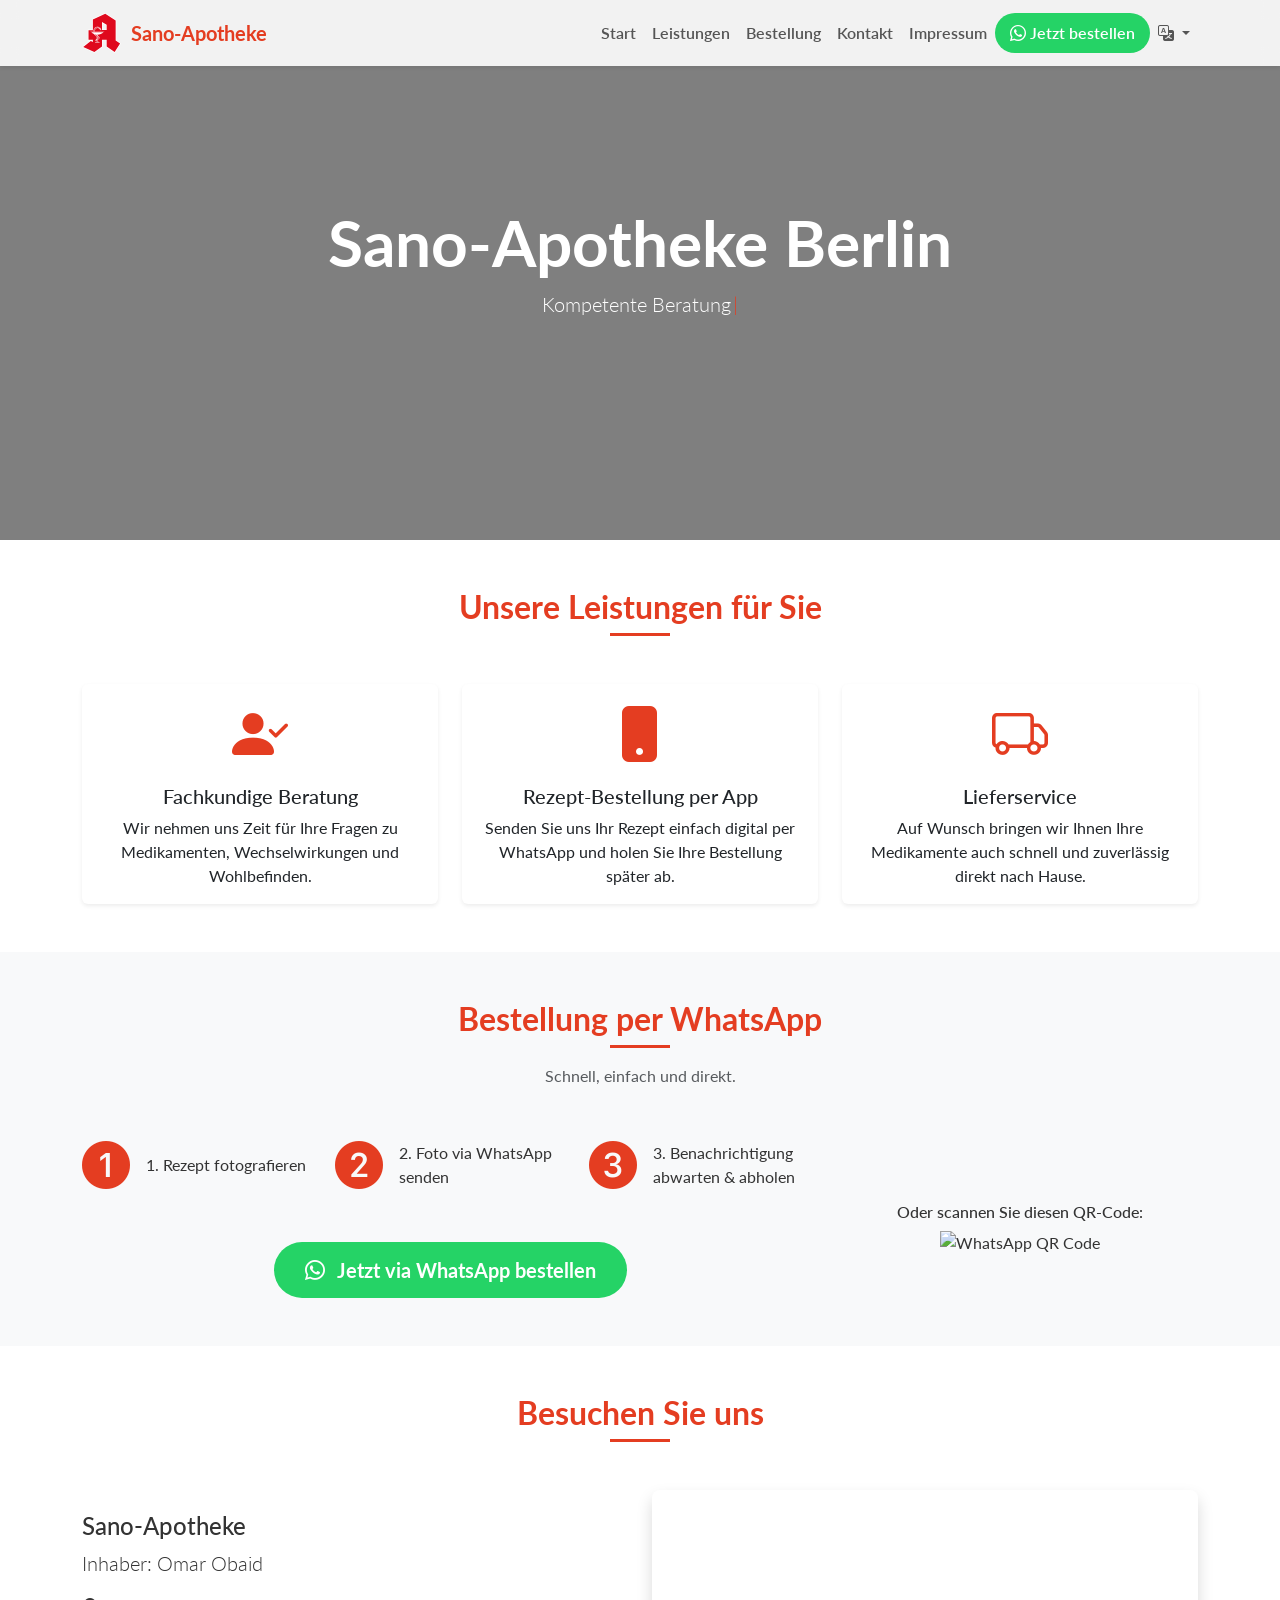
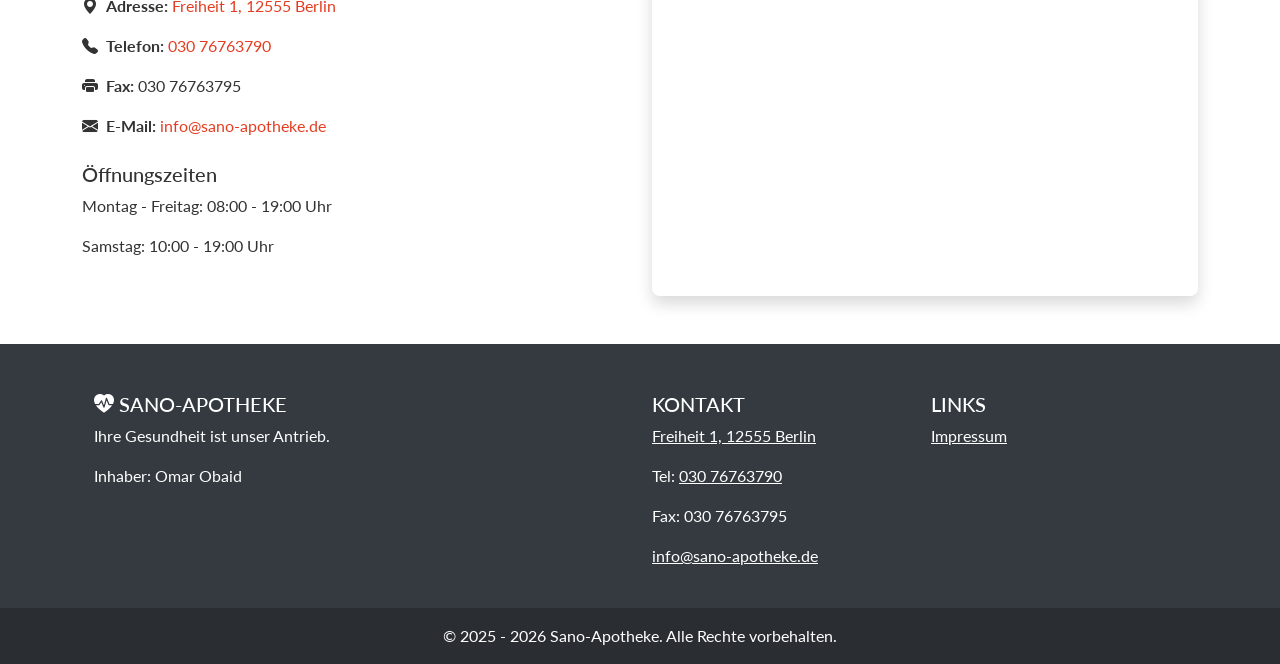
==== index.html @ 74b60b54 "weihnach zeit" ====
<!DOCTYPE html>
<html lang="de" dir="ltr">

<head>
    <meta charset="UTF-8">
    <meta name="viewport" content="width=device-width, initial-scale=1.0">

    <meta name="description"
        content="Ihre Sano-Apotheke in Berlin Köpenick. Wir bieten kompetente Beratung, einen schnellen Lieferservice und einfache Rezept-Bestellung per WhatsApp.">

    <title data-lang="siteTitle">Sano-Apotheke - Köpenick</title>

    <link href="https://cdn.jsdelivr.net/npm/bootstrap@5.3.3/dist/css/bootstrap.min.css" rel="stylesheet">
    <link rel="stylesheet" href="https://cdn.jsdelivr.net/npm/bootstrap-icons@1.11.3/font/bootstrap-icons.min.css">
    <link rel="icon" type="image/x-icon" href="./img/Deutsche_Apotheke_Logo.svg">

    <link rel="stylesheet" href="style.css">
</head>

<body>

    <div id="preloader">
        <img src="./img/Deutsche_Apotheke_Logo.svg" alt="Sano-Apotheke Logo" class="preloader-logo">
    </div>

    <nav class="navbar navbar-expand-lg fixed-top shadow-sm">
        <div class="container">
            <a class="navbar-brand d-flex align-items-center" href="#start">
                <img src="./img/Deutsche_Apotheke_Logo.svg" alt="Sano-Apotheke Logo"
                    style="height: 40px; margin-right: 10px;">
                <span style="font-weight: 700;">Sano-Apotheke</span>
            </a>
            <button class="navbar-toggler" type="button" data-bs-toggle="collapse" data-bs-target="#navbarNav">
                <span class="navbar-toggler-icon"></span>
            </button>
            <div class="collapse navbar-collapse" id="navbarNav">
                <ul class="navbar-nav ms-auto align-items-center">
                    <li class="nav-item"><a class="nav-link" href="#start" data-lang="navStart">Start</a></li>
                    <li class="nav-item"><a class="nav-link" href="#leistungen" data-lang="navServices">Leistungen</a>
                    </li>
                    <li class="nav-item"><a class="nav-link" href="#bestellen" data-lang="navOrder">Bestellung</a></li>
                    <li class="nav-item"><a class="nav-link" href="#kontakt" data-lang="navContact">Kontakt</a></li>
                    <li class="nav-item"><a class="nav-link" href="impressum.html"
                            data-lang="navImpressum">Impressum</a></li>
                    <li class="nav-item">
                        <a class="nav-link whatsapp-nav-link" href="https://wa.me/4915678732257" target="_blank">
                            <i class="bi bi-whatsapp"></i> Jetzt bestellen
                        </a>
                    </li>
                    <li class="nav-item dropdown">
                        <a class="nav-link dropdown-toggle" href="#" id="languageDropdown" role="button"
                            data-bs-toggle="dropdown" aria-expanded="false">
                            <i class="bi bi-translate"></i>
                        </a>
                        <ul class="dropdown-menu" aria-labelledby="languageDropdown">
                            <li><a class="dropdown-item" href="#" onclick="changeLanguage('de')">Deutsch</a></li>
                            <li><a class="dropdown-item" href="#" onclick="changeLanguage('en')">English</a></li>
                            <li><a class="dropdown-item" href="#" onclick="changeLanguage('ar')">العربية</a></li>
                            <li><a class="dropdown-item" href="#" onclick="changeLanguage('ru')">Русский</a></li>
                            <li><a class="dropdown-item" href="#" onclick="changeLanguage('uk')">Українська</a></li>
                        </ul>
                    </li>
                </ul>
            </div>
        </div>
    </nav>

    <header id="start" class="hero-section text-white text-center d-flex align-items-center">
        <div class="container">
            <h1 class="display-3 fw-bold animated-element" data-lang="heroTitle">Sano-Apotheke Berlin</h1>
            <p class="lead animated-element" data-lang="heroSubtitle" data-effect="typing">Kompetente Beratung und
                moderner Service – für Ihre Gesundheit.</p>
        </div>
    </header>

    <main>
        <section id="leistungen" class="py-5">
            <div class="container text-center">
                <h2 class="section-title animated-element" data-lang="servicesTitle">Unsere Leistungen für Sie</h2>
                <div class="row g-4 mt-4">
                    <div class="col-md-4 animated-element">
                        <div class="card h-100 shadow-sm service-card">
                            <div class="card-body">
                                <i class="bi bi-person-check-fill display-4"></i>
                                <h5 class="card-title mt-3" data-lang="service1Title">Fachkundige Beratung</h5>
                                <p class="card-text" data-lang="service1Text">Wir nehmen uns Zeit für Ihre Fragen zu
                                    Medikamenten, Wechselwirkungen und Wohlbefinden.</p>
                            </div>
                        </div>
                    </div>
                    <div class="col-md-4 animated-element" style="--animation-delay: 200ms;">
                        <div class="card h-100 shadow-sm service-card">
                            <div class="card-body">
                                <i class="bi bi-phone-fill display-4"></i>
                                <h5 class="card-title mt-3" data-lang="service2Title">Rezept-Bestellung per App</h5>
                                <p class="card-text" data-lang="service2Text">Senden Sie uns Ihr Rezept einfach digital
                                    per WhatsApp und holen Sie Ihre Bestellung später ab.</p>
                            </div>
                        </div>
                    </div>
                    <div class="col-md-4 animated-element" style="--animation-delay: 400ms;">
                        <div class="card h-100 shadow-sm service-card">
                            <div class="card-body">
                                <i class="bi bi-truck display-4"></i>
                                <h5 class="card-title mt-3" data-lang="service3Title">Lieferservice</h5>
                                <p class="card-text" data-lang="service3Text">Auf Wunsch bringen wir Ihnen Ihre
                                    Medikamente auch schnell und zuverlässig direkt nach Hause.</p>
                            </div>
                        </div>
                    </div>
                </div>
            </div>
        </section>

        <section id="bestellen" class="py-5 bg-light">
            <div class="container text-center animated-element">
                <h2 class="section-title" data-lang="orderTitle">Bestellung per WhatsApp</h2>
                <p class="text-muted mb-5" data-lang="orderSubtitle">Schnell, einfach und direkt.</p>
                <div class="row align-items-center">
                    <div class="col-lg-8">
                        <div class="row g-4 text-start">
                            <div class="col-md-4 d-flex align-items-center">
                                <i class="bi bi-1-circle-fill display-5 me-3"></i>
                                <span data-lang="orderStep1">1. Rezept fotografieren</span>
                            </div>
                            <div class="col-md-4 d-flex align-items-center">
                                <i class="bi bi-2-circle-fill display-5 me-3"></i>
                                <span data-lang="orderStep2">2. Foto via WhatsApp senden</span>
                            </div>
                            <div class="col-md-4 d-flex align-items-center">
                                <i class="bi bi-3-circle-fill display-5 me-3"></i>
                                <span data-lang="orderStep3">3. Benachrichtigung abwarten & abholen</span>
                            </div>
                        </div>
                        <a href="https://wa.me/4915678732257" target="_blank" class="btn btn-whatsapp btn-lg mt-5">
                            <i class="bi bi-whatsapp me-2"></i> <span data-lang="orderButton">Jetzt via WhatsApp
                                bestellen</span>
                        </a>
                    </div>
                    <div class="col-lg-4 mt-4 mt-lg-0">
                        <h6 class="mt-4" data-lang="orderQrTitle">Oder scannen Sie diesen QR-Code:</h6>
                        <img id="whatsapp-qrcode" alt="WhatsApp QR Code" class="img-fluid" style="max-width: 200px;">
                    </div>
                </div>
            </div>
        </section>

        <section id="kontakt" class="py-5">
            <div class="container animated-element">
                <h2 class="section-title text-center" data-lang="contactTitle">Besuchen Sie uns</h2>
                <div class="row mt-5 align-items-center">
                    <div class="col-lg-6">
                        <h4 data-lang="contactName">Sano-Apotheke</h4>
                        <p class="lead" data-lang="contactOwner">Inhaber: Omar Obaid</p>

                        <p><i class="bi bi-geo-alt-fill me-2"></i><strong data-lang="contactAddress">Adresse:</strong>
                            <a href="https://www.google.com/maps/search/?api=1&query=Freiheit+1,+12555+Berlin"
                                target="_blank">Freiheit 1, 12555 Berlin</a></p>
                        <p><i class="bi bi-telephone-fill me-2"></i><strong data-lang="contactPhone">Telefon:</strong>
                            <a href="tel:03076763790">030 76763790</a></p>
                        <p><i class="bi bi-printer-fill me-2"></i><strong data-lang="contactFax">Fax:</strong> 030
                            76763795</p>
                        <p><i class="bi bi-envelope-fill me-2"></i><strong data-lang="contactEmail">E-Mail:</strong> <a
                                href="mailto:info@sano-apotheke.de">info@sano-apotheke.de</a></p>

                        <h5 class="mt-4" data-lang="contactHours">Öffnungszeiten</h5>
                        <p data-lang="hoursMoFr">Montag - Freitag: 08:00 - 18:30 Uhr</p>
                        <p data-lang="hoursSa">Samstag: 09:00 - 13:00 Uhr</p>
                    </div>
                    <div class="col-lg-6 mt-4 mt-lg-0">
                        <div class="map-container shadow">
                            <iframe
                                src="https://www.google.com/maps/embed?pb=!1m18!1m12!1m3!1d2432.355135112529!2d13.57863131580424!3d52.44686597980053!2m3!1f0!2f0!3f0!3m2!1i1024!2i768!4f13.1!3m3!1m2!1s0x47a846143093226b%3A0x4504f74474775494!2sFreiheit%201%2C%2012555%20Berlin!5e0!3m2!1sde!2sde!4v1678886453213!5m2!1sde!2sde"
                                width="100%" height="400" style="border:0;" allowfullscreen="" loading="lazy"
                                referrerpolicy="no-referrer-when-downgrade"></iframe>
                        </div>
                    </div>
                </div>
            </div>
        </section>
    </main>

    <footer class="text-white text-center text-lg-start pt-4">
        <div class="container p-4">
            <div class="row">
                <div class="col-lg-6 col-md-12 mb-4 mb-md-0">
                    <h5 class="text-uppercase"><i class="bi bi-heart-pulse-fill"></i> Sano-Apotheke</h5>
                    <p data-lang="footerMotto">Ihre Gesundheit ist unser Antrieb.</p>
                    <p data-lang="contactOwner">Inhaber: Omar Obaid</p>
                </div>
                <div class="col-lg-3 col-md-6 mb-4 mb-md-0">
                    <h5 class="text-uppercase" data-lang="navContact">Kontakt</h5>
                    <ul class="list-unstyled mb-0">
                        <li>
                            <p><a href="https://www.google.com/maps/search/?api=1&query=Freiheit+1,+12555+Berlin"
                                    target="_blank" class="text-white">Freiheit 1, 12555 Berlin</a></p>
                        </li>
                        <li>
                            <p>Tel: <a href="tel:03076763790" class="text-white">030 76763790</a></p>
                        </li>
                        <li>
                            <p>Fax: 030 76763795</p>
                        </li>
                        <li>
                            <p><a href="mailto:info@sano-apotheke.de" class="text-white">info@sano-apotheke.de</a></p>
                        </li>
                    </ul>
                </div>
                <div class="col-lg-3 col-md-6 mb-4 mb-md-0">
                    <h5 class="text-uppercase">Links</h5>
                    <ul class="list-unstyled mb-0">
                        <li><a href="impressum.html" class="text-white" data-lang="navImpressum">Impressum</a></li>
                    </ul>
                </div>
            </div>
        </div>
        <div class="text-center p-3 copyright-bar">
            <span data-lang="footerRights">© 2025 - <span id="year"></span> Sano-Apotheke. Alle Rechte
                vorbehalten.</span>
        </div>
    </footer>
    <div id="holiday-widget" class="holiday-widget shadow hidden">
    <div class="card border-0">
        <div class="card-header bg-primary-color text-white d-flex justify-content-between align-items-center">
            <span class="fw-bold"><i class="bi bi-calendar-check me-2"></i> <span data-lang="holidayTitle">Öffnungszeiten Feiertage</span></span>
            <button type="button" class="btn-close btn-close-white btn-sm" onclick="closeHolidayWidget()"></button>
        </div>
        <div class="card-body p-0">
            <table class="table table-sm table-striped mb-0 text-center holiday-table">
                <tbody>
                    <tr>
                        <td class="text-start"><span data-lang="dayWed">Mi</span> 24.12.</td>
                        <td class="fw-bold">9:00 - 14:00</td>
                    </tr>
                    <tr>
                        <td class="text-start"><span data-lang="dayThu">Do</span> 25.12.</td>
                        <td class="text-danger fw-bold" data-lang="statusClosed">Feiertag</td>
                    </tr>
                    <tr>
                        <td class="text-start"><span data-lang="dayFri">Fr</span> 26.12.</td>
                        <td class="text-danger fw-bold" data-lang="statusClosed">Feiertag</td>
                    </tr>
                    <tr>
                        <td class="text-start"><span data-lang="daySat">Sa</span> 27.12.</td>
                        <td class="fw-bold">10:00 - 19:00</td>
                    </tr>
                    <tr>
                        <td class="text-start"><span data-lang="dayMon">Mo</span> 29.12.</td>
                        <td class="fw-bold">8:00 - 19:00</td>
                    </tr>
                    <tr>
                        <td class="text-start"><span data-lang="dayTue">Di</span> 30.12.</td>
                        <td class="fw-bold">8:00 - 19:00</td>
                    </tr>
                    <tr>
                        <td class="text-start"><span data-lang="dayWed">Mi</span> 31.12.</td>
                        <td class="fw-bold">9:00 - 14:00</td>
                    </tr>
                    <tr>
                        <td class="text-start"><span data-lang="dayThu">Do</span> 01.01.</td>
                        <td class="text-danger fw-bold" data-lang="statusClosed">Feiertag</td>
                    </tr>
                </tbody>
            </table>
        </div>
    </div>
</div>
    <script src="https://cdn.jsdelivr.net/npm/bootstrap@5.3.3/dist/js/bootstrap.bundle.min.js?version=1.0"></script>
    <script src="script.js?v=1.1"></script>
</body>

</html>
---- style.css ----
/* Google Font Import */
@import url('https://fonts.googleapis.com/css2?family=Lato:wght@300;400;700&display=swap');

/* Farbvariablen */
:root {
    --primary-color: #E43D21;
    /* Das gewünschte Rot */
    --primary-color-darker: #c42a0e;
    --text-color: #333;
    --light-gray: #f8f9fa;
    --white: #FFFFFF;
    --whatsapp-green: #25D366;
    --whatsapp-green-darker: #128C7E;
    --animation-delay: 0s;
    /* Standard-Animationsverzögerung */
}

body, html {
    font-family: 'Lato', sans-serif;
    scroll-behavior: smooth;
    color: var(--text-color);
}

/* Outro Animation für Seitenübergänge */
body.fade-out {
    opacity: 0;
    transition: opacity 0.4s ease-out;
}

/* Intro Animation (Preloader) */
#preloader {
    position: fixed;
    top: 0;
    left: 0;
    width: 100%;
    height: 100%;
    background-color: var(--white);
    z-index: 9999;
    display: flex;
    justify-content: center;
    align-items: center;
    transition: opacity 0.75s ease-out, visibility 0.75s;
}

#preloader.hidden {
    opacity: 0;
    visibility: hidden;
}

.preloader-logo {
    height: 80px;
    animation: pulse 1.5s infinite ease-in-out;
}

@keyframes pulse {
    0%, 100% {
        transform: scale(1);
    }

    50% {
        transform: scale(1.1);
    }
}


/* Keyboard Effect */
.typing-cursor::after {
    content: '|';
    animation: blink 1s step-end infinite;
    color: var(--primary-color);
    margin-left: 2px;
}

@keyframes blink {
    from, to {
        opacity: 1;
    }

    50% {
        opacity: 0;
    }
}


/* Scroll Animations */
.animated-element {
    opacity: 0;
    transform: translateY(40px);
    transition: opacity 0.6s ease-out, transform 0.6s ease-out;
    transition-delay: var(--animation-delay);
}

.animated-element.visible {
    opacity: 1;
    transform: translateY(0);
}


/* Navbar */
.navbar {
    background-color: rgba(255, 255, 255, 0.9);
    backdrop-filter: blur(8px);
}

.navbar-brand {
    font-weight: 700;
    color: var(--primary-color) !important;
}

.nav-link {
    font-weight: 600;
    color: #555;
    transition: color 0.3s;
}

.nav-link:hover, .nav-link.active {
    color: var(--primary-color) !important;
}

.whatsapp-nav-link {
    background-color: var(--whatsapp-green);
    color: var(--white) !important;
    padding: 8px 15px !important;
    border-radius: 50px;
    transition: background-color 0.3s;
}

.whatsapp-nav-link:hover {
    background-color: var(--whatsapp-green-darker);
    color: var(--white) !important;
}

/* Hero Section */
.hero-section {
    height: 60vh;
    background: linear-gradient(rgba(0, 0, 0, 0.5), rgba(0, 0, 0, 0.5)), url('https://images.unsplash.com/photo-1576091160399-112ba8d25d1d?q=80&w=2070&auto=format&fit=crop') center center/cover no-repeat;
}

/* Allgemeine Sektionen */
.section-title {
    font-weight: 700;
    color: var(--primary-color);
    margin-bottom: 1rem;
    position: relative;
    padding-bottom: 10px;
}

.section-title::after {
    content: '';
    position: absolute;
    bottom: 0;
    left: 50%;
    transform: translateX(-50%);
    width: 60px;
    height: 3px;
    background-color: var(--primary-color);
}

/* Service-Karten */
.service-card {
    border: none;
    transition: transform 0.3s, box-shadow 0.3s;
}

.service-card:hover {
    transform: translateY(-10px);
    box-shadow: 0 1rem 3rem rgba(0, 0, 0, .175) !important;
}

.service-card .display-4 {
    color: var(--primary-color);
}

/* Bestellung-Sektion */
#bestellen .display-5 {
    color: var(--primary-color);
}

.btn-whatsapp {
    background-color: var(--whatsapp-green);
    color: var(--white);
    padding: 12px 30px;
    border-radius: 50px;
    font-weight: 700;
    transition: background-color 0.3s, transform 0.3s;
}

.btn-whatsapp:hover {
    background-color: var(--whatsapp-green-darker);
    color: var(--white);
    transform: translateY(-3px);
}

/* Kontakt-Sektion */
.map-container {
    border-radius: 0.5rem;
    overflow: hidden;
}

#kontakt a {
    color: var(--primary-color);
    text-decoration: none;
}

#kontakt a:hover {
    text-decoration: underline;
}

/* Footer */
footer {
    background-color: #343a40;
}

.copyright-bar {
    background-color: rgba(0, 0, 0, 0.2);
}

/* Für die Impressum-Seite */
.bg-primary-color {
    background-color: var(--primary-color);
}

.btn-primary-color {
    background-color: var(--primary-color);
    border-color: var(--primary-color);
    color: var(--white);
}

.btn-primary-color:hover {
    background-color: var(--primary-color-darker);
    border-color: var(--primary-color-darker);
    color: var(--white);
}

/* RTL Support für Arabisch */
[dir="rtl"] .ms-auto {
    margin-right: auto !important;
    margin-left: 0 !important;
}

[dir="rtl"] .me-2 {
    margin-left: 0.5rem !important;
    margin-right: 0 !important;
}

[dir="rtl"] .me-3 {
    margin-left: 1rem !important;
    margin-right: 0 !important;
}

[dir="rtl"] .text-start {
    text-align: right !important;
}

/* Holiday Widget - Unten Rechts */
.holiday-widget {
    position: fixed;
    bottom: 20px;
    right: 20px;
    /* Ändere dies zu 'left: 20px', wenn es links sein soll */
    z-index: 1050;
    max-width: 320px;
    width: 100%;
    border-radius: 8px;
    overflow: hidden;
    transition: all 0.5s ease-in-out;
    opacity: 1;
    transform: translateY(0);
}

.holiday-widget.hidden {
    opacity: 0;
    transform: translateY(20px);
    pointer-events: none;
}

.holiday-table {
    font-size: 0.9rem;
}

.holiday-table td {
    padding: 6px 10px;
}

/* Für Mobile etwas kleiner und mittig, falls gewünscht */
@media (max-width: 576px) {
    .holiday-widget {
        bottom: 10px;
        right: 10px;
        left: 10px;
        /* Auf Handy volle Breite minus Rand */
        width: auto;
        max-width: none;
    }
}
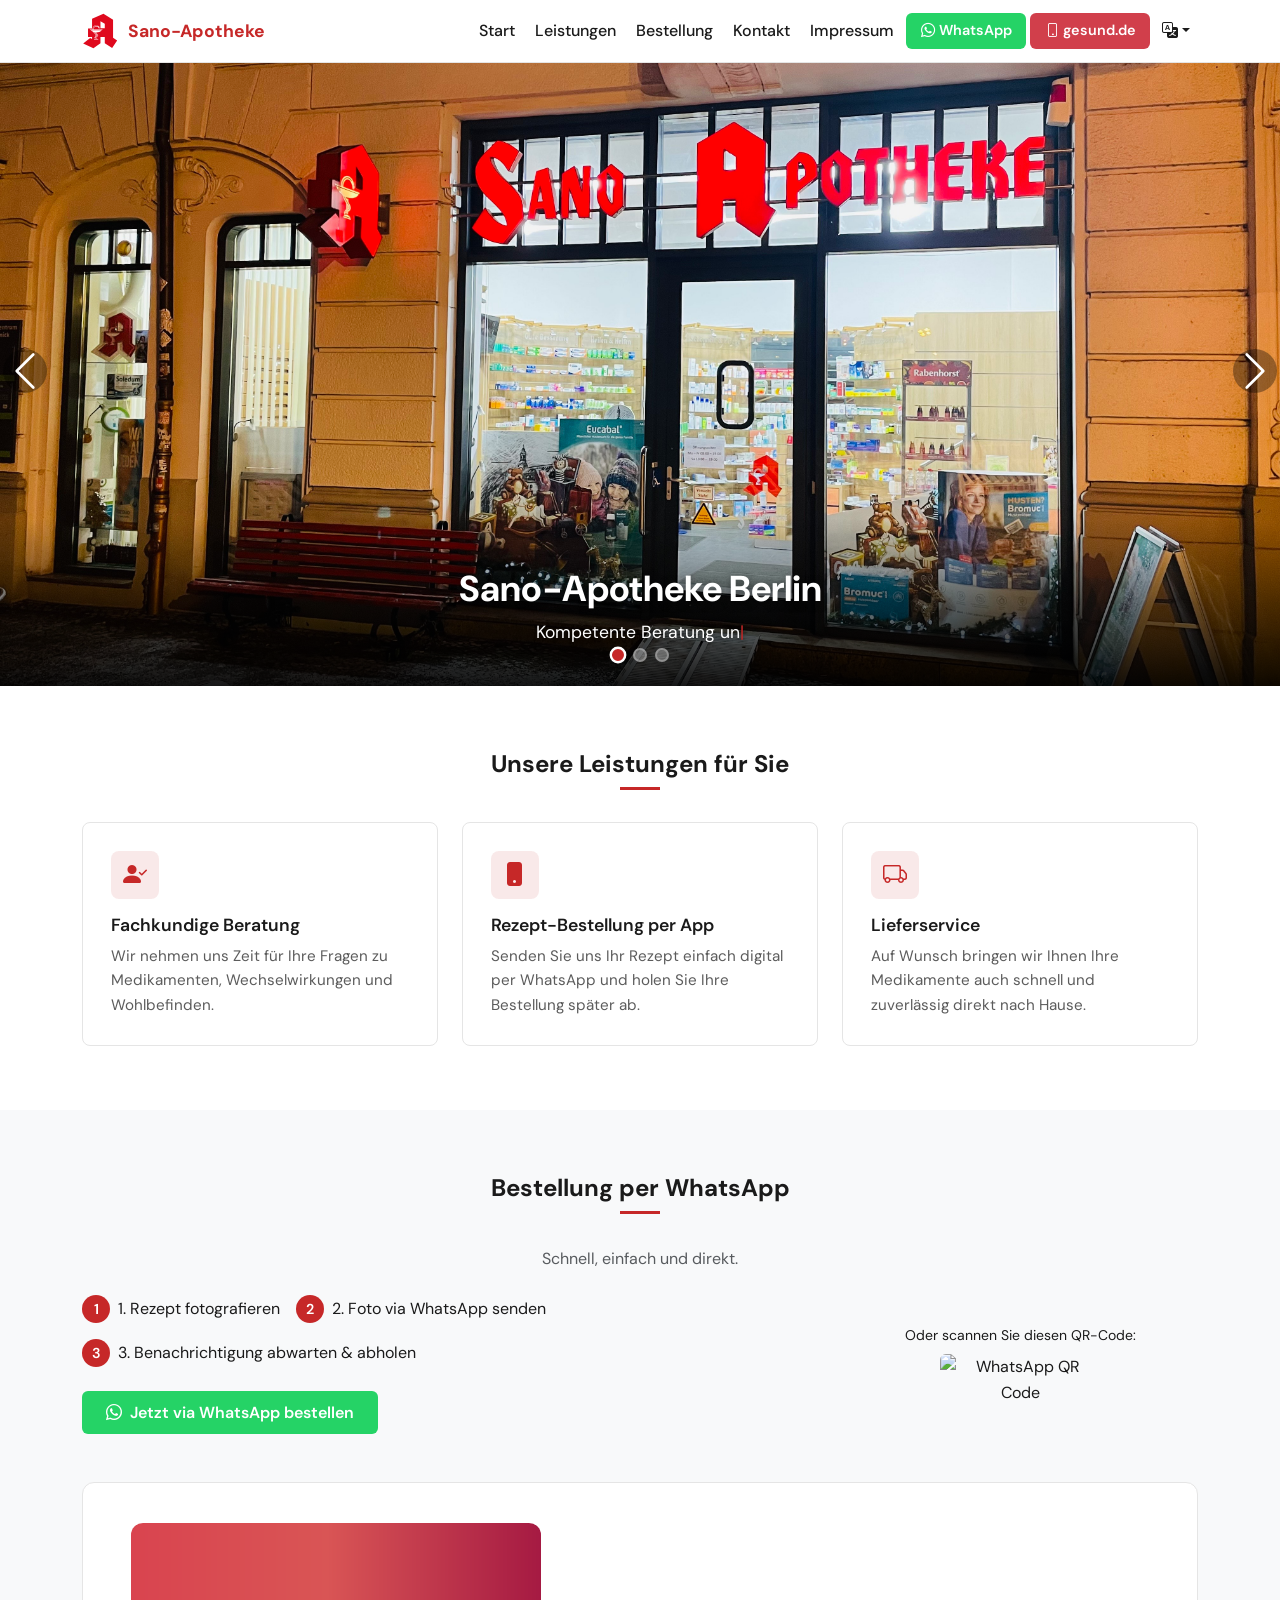
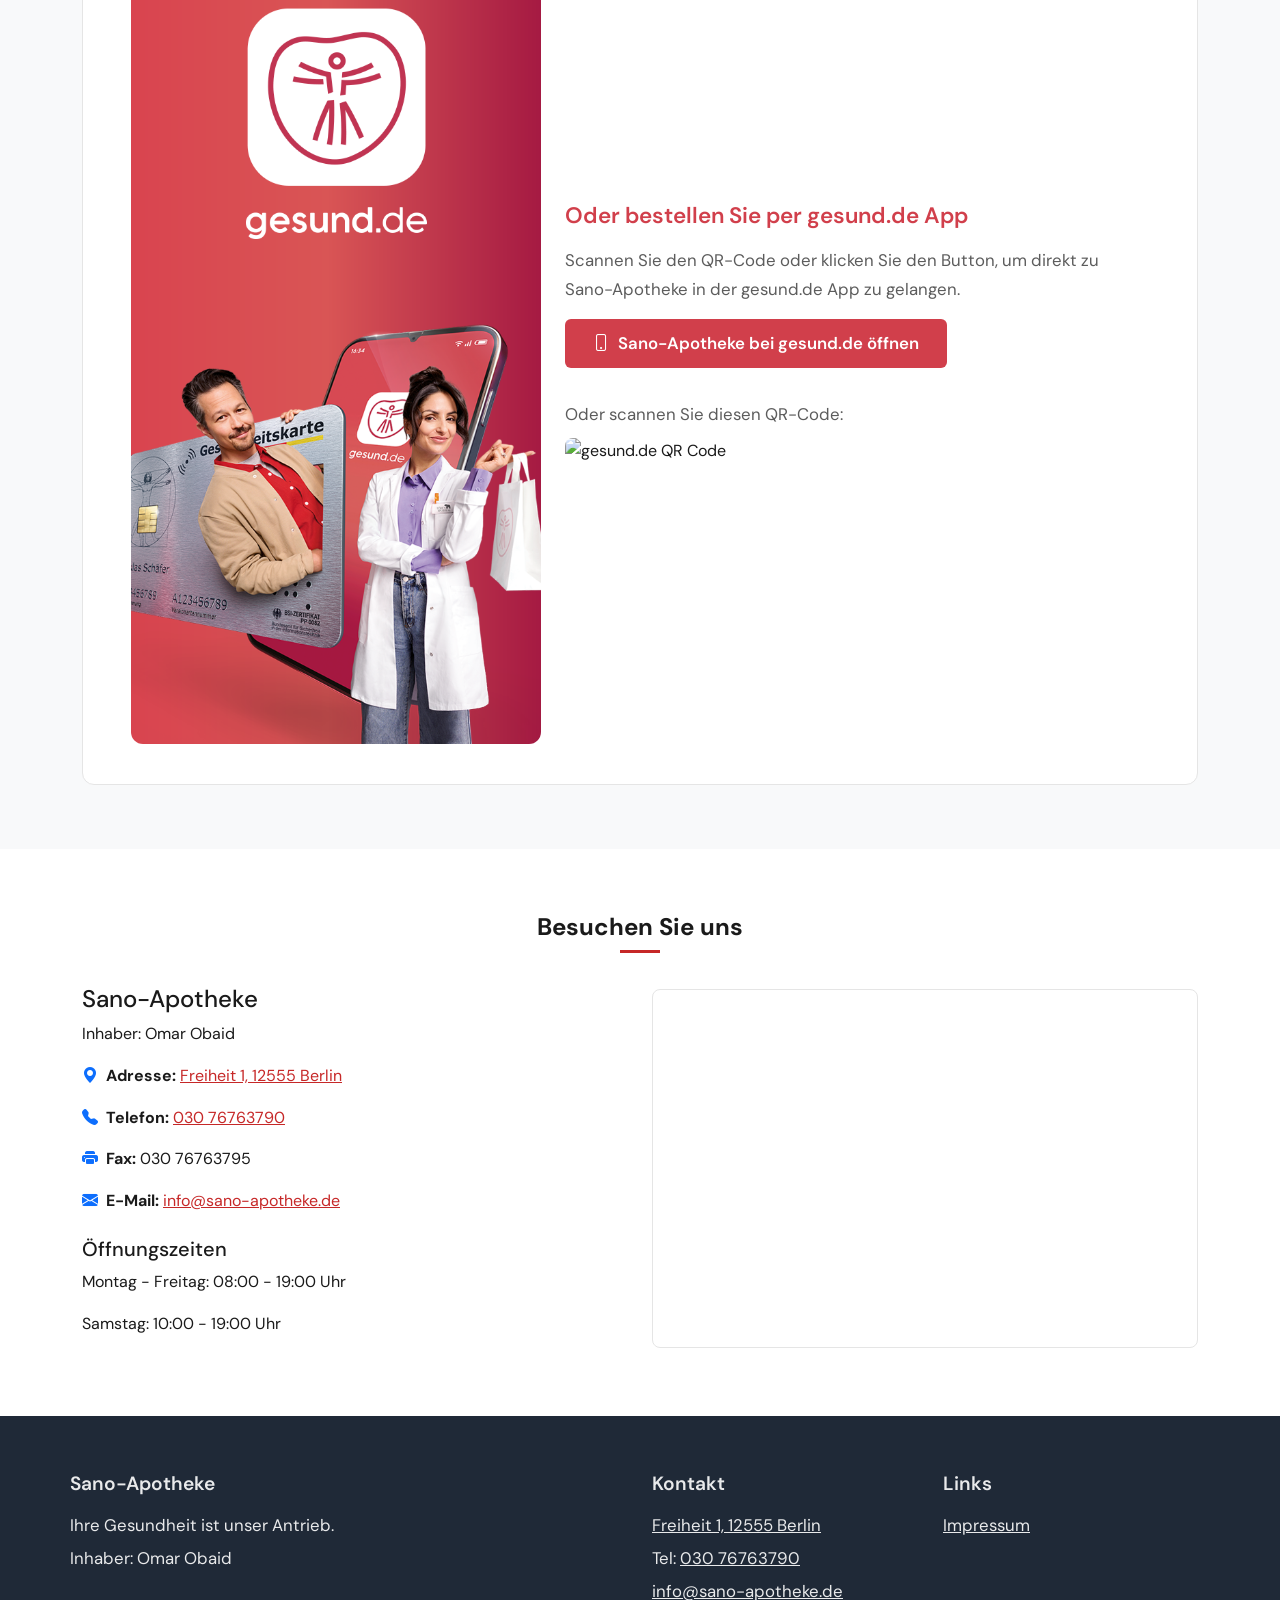
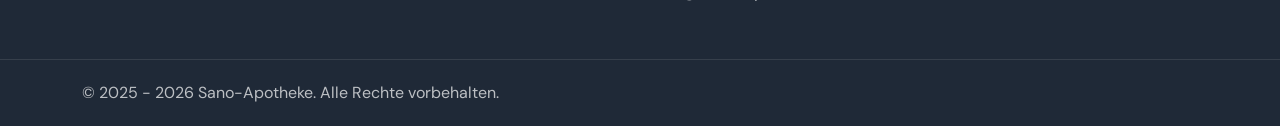
==== commit 28695d22: "Gesund-de & Desing Edit" ====
--- a/index.html
+++ b/index.html
@@ -4,55 +4,49 @@
 <head>
     <meta charset="UTF-8">
     <meta name="viewport" content="width=device-width, initial-scale=1.0">
-
-    <meta name="description"
-        content="Ihre Sano-Apotheke in Berlin Köpenick. Wir bieten kompetente Beratung, einen schnellen Lieferservice und einfache Rezept-Bestellung per WhatsApp.">
-
+    <meta name="description" content="Ihre Sano-Apotheke in Berlin Köpenick. Kompetente Beratung, Lieferservice und Rezept-Bestellung per WhatsApp und gesund.de.">
     <title data-lang="siteTitle">Sano-Apotheke - Köpenick</title>
-
     <link href="https://cdn.jsdelivr.net/npm/bootstrap@5.3.3/dist/css/bootstrap.min.css" rel="stylesheet">
     <link rel="stylesheet" href="https://cdn.jsdelivr.net/npm/bootstrap-icons@1.11.3/font/bootstrap-icons.min.css">
-    <link rel="icon" type="image/x-icon" href="./img/Deutsche_Apotheke_Logo.svg">
-
+    <link rel="icon" type="image/x-icon" href="./img/logos/Deutsche_Apotheke_Logo.svg">
     <link rel="stylesheet" href="style.css">
 </head>
 
 <body>
 
     <div id="preloader">
-        <img src="./img/Deutsche_Apotheke_Logo.svg" alt="Sano-Apotheke Logo" class="preloader-logo">
+        <img src="./img/logos/Deutsche_Apotheke_Logo.svg" alt="Sano-Apotheke Logo" class="preloader-logo">
     </div>
 
-    <nav class="navbar navbar-expand-lg fixed-top shadow-sm">
+    <nav class="navbar navbar-expand-lg fixed-top">
         <div class="container">
             <a class="navbar-brand d-flex align-items-center" href="#start">
-                <img src="./img/Deutsche_Apotheke_Logo.svg" alt="Sano-Apotheke Logo"
-                    style="height: 40px; margin-right: 10px;">
-                <span style="font-weight: 700;">Sano-Apotheke</span>
+                <img src="./img/logos/Deutsche_Apotheke_Logo.svg" alt="Logo" class="nav-logo">
+                <span class="brand-text">Sano-Apotheke</span>
             </a>
             <button class="navbar-toggler" type="button" data-bs-toggle="collapse" data-bs-target="#navbarNav">
                 <span class="navbar-toggler-icon"></span>
             </button>
             <div class="collapse navbar-collapse" id="navbarNav">
-                <ul class="navbar-nav ms-auto align-items-center">
+                <ul class="navbar-nav ms-auto align-items-center gap-1">
                     <li class="nav-item"><a class="nav-link" href="#start" data-lang="navStart">Start</a></li>
-                    <li class="nav-item"><a class="nav-link" href="#leistungen" data-lang="navServices">Leistungen</a>
-                    </li>
+                    <li class="nav-item"><a class="nav-link" href="#leistungen" data-lang="navServices">Leistungen</a></li>
                     <li class="nav-item"><a class="nav-link" href="#bestellen" data-lang="navOrder">Bestellung</a></li>
                     <li class="nav-item"><a class="nav-link" href="#kontakt" data-lang="navContact">Kontakt</a></li>
-                    <li class="nav-item"><a class="nav-link" href="impressum.html"
-                            data-lang="navImpressum">Impressum</a></li>
-                    <li class="nav-item">
-                        <a class="nav-link whatsapp-nav-link" href="https://wa.me/4915678732257" target="_blank">
-                            <i class="bi bi-whatsapp"></i> Jetzt bestellen
+                    <li class="nav-item"><a class="nav-link" href="impressum.html" data-lang="navImpressum">Impressum</a></li>
+                    <li class="nav-item d-none d-lg-inline-block">
+                        <a class="nav-link btn-nav btn-nav-whatsapp" href="https://wa.me/4915678732257" target="_blank">
+                            <i class="bi bi-whatsapp"></i> <span data-lang="navOrderWhatsApp">WhatsApp</span>
+                        </a>
+                    </li>
+                    <li class="nav-item d-none d-lg-inline-block">
+                        <a class="nav-link btn-nav btn-nav-gesundde" href="https://gesund.de/qrcode/8fd8f5e8-db99-40c0-9544-91c1ebc2dbe9" target="_blank">
+                            <i class="bi bi-phone"></i> <span data-lang="navOrderGesundde">gesund.de</span>
                         </a>
                     </li>
                     <li class="nav-item dropdown">
-                        <a class="nav-link dropdown-toggle" href="#" id="languageDropdown" role="button"
-                            data-bs-toggle="dropdown" aria-expanded="false">
-                            <i class="bi bi-translate"></i>
-                        </a>
-                        <ul class="dropdown-menu" aria-labelledby="languageDropdown">
+                        <a class="nav-link dropdown-toggle" href="#" data-bs-toggle="dropdown"><i class="bi bi-translate"></i></a>
+                        <ul class="dropdown-menu dropdown-menu-end">
                             <li><a class="dropdown-item" href="#" onclick="changeLanguage('de')">Deutsch</a></li>
                             <li><a class="dropdown-item" href="#" onclick="changeLanguage('en')">English</a></li>
                             <li><a class="dropdown-item" href="#" onclick="changeLanguage('ar')">العربية</a></li>
@@ -65,114 +59,155 @@
         </div>
     </nav>
 
-    <header id="start" class="hero-section text-white text-center d-flex align-items-center">
-        <div class="container">
-            <h1 class="display-3 fw-bold animated-element" data-lang="heroTitle">Sano-Apotheke Berlin</h1>
-            <p class="lead animated-element" data-lang="heroSubtitle" data-effect="typing">Kompetente Beratung und
-                moderner Service – für Ihre Gesundheit.</p>
+    <!-- Mobile Order Buttons - Nur auf Handy sichtbar -->
+    <div id="mobile-order-bar" class="mobile-order-bar">
+        <p class="mobile-order-text" data-lang="mobileOrderText">Bestellen Sie direkt:</p>
+        <div class="mobile-order-btns">
+            <a href="https://wa.me/4915678732257" target="_blank" class="mobile-order-btn mobile-order-whatsapp">
+                <i class="bi bi-whatsapp"></i>
+                <span data-lang="navOrderWhatsApp">WhatsApp</span>
+            </a>
+            <a href="https://gesund.de/qrcode/8fd8f5e8-db99-40c0-9544-91c1ebc2dbe9" target="_blank" class="mobile-order-btn mobile-order-gesundde">
+                <i class="bi bi-phone"></i>
+                <span data-lang="navOrderGesundde">gesund.de</span>
+            </a>
+        </div>
+    </div>
+
+    <header id="start" class="hero-section">
+        <div id="heroCarousel" class="carousel slide carousel-fade" data-bs-ride="carousel" data-bs-interval="5500" data-bs-pause="hover">
+            <div class="carousel-indicators">
+                <button type="button" data-bs-target="#heroCarousel" data-bs-slide-to="0" class="active"></button>
+                <button type="button" data-bs-target="#heroCarousel" data-bs-slide-to="1"></button>
+                <button type="button" data-bs-target="#heroCarousel" data-bs-slide-to="2"></button>
+            </div>
+            <div class="carousel-inner">
+                <div class="carousel-item active">
+                    <img src="./img/Apoteke%20Fotos/IMG_9773.jpeg" class="d-block w-100 carousel-img" alt="Sano-Apotheke">
+                    <div class="carousel-overlay">
+                        <h1 class="carousel-title animated-element" data-lang="heroTitle">Sano-Apotheke Berlin</h1>
+                        <p class="carousel-subtitle animated-element" data-lang="heroSubtitle" data-effect="typing">Kompetente Beratung und moderner Service – für Ihre Gesundheit.</p>
+                    </div>
+                </div>
+                <div class="carousel-item">
+                    <img src="./img/Apoteke%20Fotos/IMG_9775.jpeg" class="d-block w-100 carousel-img" alt="Sano-Apotheke">
+                    <div class="carousel-overlay">
+                        <h1 class="carousel-title" data-lang="heroTitle">Sano-Apotheke Berlin</h1>
+                        <p class="carousel-subtitle" data-lang="heroSubtitle">Kompetente Beratung und moderner Service – für Ihre Gesundheit.</p>
+                    </div>
+                </div>
+                <div class="carousel-item">
+                    <img src="./img/Apoteke%20Fotos/unnamed.jpg" class="d-block w-100 carousel-img" alt="Sano-Apotheke">
+                    <div class="carousel-overlay">
+                        <h1 class="carousel-title" data-lang="heroTitle">Sano-Apotheke Berlin</h1>
+                        <p class="carousel-subtitle" data-lang="heroSubtitle">Kompetente Beratung und moderner Service – für Ihre Gesundheit.</p>
+                    </div>
+                </div>
+            </div>
+            <button class="carousel-control-prev" type="button" data-bs-target="#heroCarousel" data-bs-slide="prev">
+                <span class="carousel-control-prev-icon"></span>
+            </button>
+            <button class="carousel-control-next" type="button" data-bs-target="#heroCarousel" data-bs-slide="next">
+                <span class="carousel-control-next-icon"></span>
+            </button>
         </div>
     </header>
 
     <main>
-        <section id="leistungen" class="py-5">
-            <div class="container text-center">
+        <section id="leistungen" class="section">
+            <div class="container">
                 <h2 class="section-title animated-element" data-lang="servicesTitle">Unsere Leistungen für Sie</h2>
-                <div class="row g-4 mt-4">
-                    <div class="col-md-4 animated-element">
-                        <div class="card h-100 shadow-sm service-card">
-                            <div class="card-body">
-                                <i class="bi bi-person-check-fill display-4"></i>
-                                <h5 class="card-title mt-3" data-lang="service1Title">Fachkundige Beratung</h5>
-                                <p class="card-text" data-lang="service1Text">Wir nehmen uns Zeit für Ihre Fragen zu
-                                    Medikamenten, Wechselwirkungen und Wohlbefinden.</p>
+                <div class="row g-4 justify-content-center">
+                    <div class="col-md-6 col-lg-4 animated-element">
+                        <div class="service-card">
+                            <div class="service-icon"><i class="bi bi-person-check-fill"></i></div>
+                            <h5 data-lang="service1Title">Fachkundige Beratung</h5>
+                            <p data-lang="service1Text">Wir nehmen uns Zeit für Ihre Fragen zu Medikamenten, Wechselwirkungen und Wohlbefinden.</p>
+                        </div>
+                    </div>
+                    <div class="col-md-6 col-lg-4 animated-element" style="--animation-delay: 0.2s;">
+                        <div class="service-card">
+                            <div class="service-icon"><i class="bi bi-phone-fill"></i></div>
+                            <h5 data-lang="service2Title">Rezept-Bestellung per App</h5>
+                            <p data-lang="service2Text">Senden Sie uns Ihr Rezept einfach digital per WhatsApp und holen Sie Ihre Bestellung später ab.</p>
+                        </div>
+                    </div>
+                    <div class="col-md-6 col-lg-4 animated-element" style="--animation-delay: 0.4s;">
+                        <div class="service-card">
+                            <div class="service-icon"><i class="bi bi-truck"></i></div>
+                            <h5 data-lang="service3Title">Lieferservice</h5>
+                            <p data-lang="service3Text">Auf Wunsch bringen wir Ihnen Ihre Medikamente schnell und zuverlässig direkt nach Hause.</p>
+                        </div>
+                    </div>
+                </div>
+            </div>
+        </section>
+
+        <section id="bestellen" class="section section-alt">
+            <div class="container">
+                <h2 class="section-title animated-element" data-lang="orderTitle">Bestellung per WhatsApp</h2>
+                <p class="text-center text-muted mb-4 animated-element" data-lang="orderSubtitle">Schnell, einfach und direkt.</p>
+                <div class="row align-items-center justify-content-center mb-5 animated-element" style="--animation-delay: 0.1s;">
+                    <div class="col-lg-8">
+                        <div class="order-steps mb-4">
+                            <div class="order-step"><span class="step-num">1</span> <span data-lang="orderStep1">Rezept fotografieren</span></div>
+                            <div class="order-step"><span class="step-num">2</span> <span data-lang="orderStep2">Foto via WhatsApp senden</span></div>
+                            <div class="order-step"><span class="step-num">3</span> <span data-lang="orderStep3">Benachrichtigung abwarten & abholen</span></div>
+                        </div>
+                        <a href="https://wa.me/4915678732257" target="_blank" class="btn btn-whatsapp">
+                            <i class="bi bi-whatsapp me-2"></i><span data-lang="orderButton">Jetzt via WhatsApp bestellen</span>
+                        </a>
+                    </div>
+                    <div class="col-lg-4 text-center mt-4 mt-lg-0">
+                        <p class="small mb-2" data-lang="orderQrTitle">Oder scannen Sie diesen QR-Code:</p>
+                        <img id="whatsapp-qrcode" alt="WhatsApp QR Code" class="qr-img">
+                    </div>
+                </div>
+
+                <div class="gesundde-box animated-element" style="--animation-delay: 0.2s;">
+                    <div class="row align-items-center">
+                        <div class="col-lg-5 text-center mb-4 mb-lg-0">
+                            <a href="https://gesund.de/qrcode/8fd8f5e8-db99-40c0-9544-91c1ebc2dbe9" target="_blank" class="gesundde-img-link">
+                                <img src="./img/Gesund%20de/600x1200_V1.png" alt="gesund.de App – Sano-Apotheke" class="gesundde-img">
+                            </a>
+                        </div>
+                        <div class="col-lg-7">
+                            <h3 data-lang="orderGesunddeTitle">Oder bestellen Sie per gesund.de App</h3>
+                            <p data-lang="orderGesunddeText">Scannen Sie den QR-Code oder klicken Sie den Button, um direkt zu Sano-Apotheke in der gesund.de App zu gelangen.</p>
+                            <a href="https://gesund.de/qrcode/8fd8f5e8-db99-40c0-9544-91c1ebc2dbe9" target="_blank" class="btn btn-gesundde btn-lg mb-3">
+                                <i class="bi bi-phone me-2"></i><span data-lang="orderGesunddeButton">Sano-Apotheke bei gesund.de öffnen</span>
+                            </a>
+                            <div class="mt-3">
+                                <p class="small mb-2" data-lang="orderQrTitle">Oder scannen Sie diesen QR-Code:</p>
+                                <img id="gesundde-qrcode" alt="gesund.de QR Code" class="gesundde-qr-img">
                             </div>
                         </div>
                     </div>
-                    <div class="col-md-4 animated-element" style="--animation-delay: 200ms;">
-                        <div class="card h-100 shadow-sm service-card">
-                            <div class="card-body">
-                                <i class="bi bi-phone-fill display-4"></i>
-                                <h5 class="card-title mt-3" data-lang="service2Title">Rezept-Bestellung per App</h5>
-                                <p class="card-text" data-lang="service2Text">Senden Sie uns Ihr Rezept einfach digital
-                                    per WhatsApp und holen Sie Ihre Bestellung später ab.</p>
-                            </div>
-                        </div>
-                    </div>
-                    <div class="col-md-4 animated-element" style="--animation-delay: 400ms;">
-                        <div class="card h-100 shadow-sm service-card">
-                            <div class="card-body">
-                                <i class="bi bi-truck display-4"></i>
-                                <h5 class="card-title mt-3" data-lang="service3Title">Lieferservice</h5>
-                                <p class="card-text" data-lang="service3Text">Auf Wunsch bringen wir Ihnen Ihre
-                                    Medikamente auch schnell und zuverlässig direkt nach Hause.</p>
-                            </div>
-                        </div>
-                    </div>
                 </div>
             </div>
         </section>
 
-        <section id="bestellen" class="py-5 bg-light">
-            <div class="container text-center animated-element">
-                <h2 class="section-title" data-lang="orderTitle">Bestellung per WhatsApp</h2>
-                <p class="text-muted mb-5" data-lang="orderSubtitle">Schnell, einfach und direkt.</p>
-                <div class="row align-items-center">
-                    <div class="col-lg-8">
-                        <div class="row g-4 text-start">
-                            <div class="col-md-4 d-flex align-items-center">
-                                <i class="bi bi-1-circle-fill display-5 me-3"></i>
-                                <span data-lang="orderStep1">1. Rezept fotografieren</span>
-                            </div>
-                            <div class="col-md-4 d-flex align-items-center">
-                                <i class="bi bi-2-circle-fill display-5 me-3"></i>
-                                <span data-lang="orderStep2">2. Foto via WhatsApp senden</span>
-                            </div>
-                            <div class="col-md-4 d-flex align-items-center">
-                                <i class="bi bi-3-circle-fill display-5 me-3"></i>
-                                <span data-lang="orderStep3">3. Benachrichtigung abwarten & abholen</span>
-                            </div>
-                        </div>
-                        <a href="https://wa.me/4915678732257" target="_blank" class="btn btn-whatsapp btn-lg mt-5">
-                            <i class="bi bi-whatsapp me-2"></i> <span data-lang="orderButton">Jetzt via WhatsApp
-                                bestellen</span>
-                        </a>
-                    </div>
-                    <div class="col-lg-4 mt-4 mt-lg-0">
-                        <h6 class="mt-4" data-lang="orderQrTitle">Oder scannen Sie diesen QR-Code:</h6>
-                        <img id="whatsapp-qrcode" alt="WhatsApp QR Code" class="img-fluid" style="max-width: 200px;">
-                    </div>
-                </div>
-            </div>
-        </section>
-
-        <section id="kontakt" class="py-5">
-            <div class="container animated-element">
-                <h2 class="section-title text-center" data-lang="contactTitle">Besuchen Sie uns</h2>
-                <div class="row mt-5 align-items-center">
+        <section id="kontakt" class="section">
+            <div class="container">
+                <h2 class="section-title animated-element" data-lang="contactTitle">Besuchen Sie uns</h2>
+                <div class="row align-items-center animated-element" style="--animation-delay: 0.1s;">
                     <div class="col-lg-6">
                         <h4 data-lang="contactName">Sano-Apotheke</h4>
-                        <p class="lead" data-lang="contactOwner">Inhaber: Omar Obaid</p>
-
-                        <p><i class="bi bi-geo-alt-fill me-2"></i><strong data-lang="contactAddress">Adresse:</strong>
-                            <a href="https://www.google.com/maps/search/?api=1&query=Freiheit+1,+12555+Berlin"
-                                target="_blank">Freiheit 1, 12555 Berlin</a></p>
-                        <p><i class="bi bi-telephone-fill me-2"></i><strong data-lang="contactPhone">Telefon:</strong>
+                        <p data-lang="contactOwner">Inhaber: Omar Obaid</p>
+                        <p><i class="bi bi-geo-alt-fill me-2 text-primary"></i><strong data-lang="contactAddress">Adresse:</strong>
+                            <a href="https://www.google.com/maps/search/?api=1&query=Freiheit+1,+12555+Berlin" target="_blank">Freiheit 1, 12555 Berlin</a></p>
+                        <p><i class="bi bi-telephone-fill me-2 text-primary"></i><strong data-lang="contactPhone">Telefon:</strong>
                             <a href="tel:03076763790">030 76763790</a></p>
-                        <p><i class="bi bi-printer-fill me-2"></i><strong data-lang="contactFax">Fax:</strong> 030
-                            76763795</p>
-                        <p><i class="bi bi-envelope-fill me-2"></i><strong data-lang="contactEmail">E-Mail:</strong> <a
-                                href="mailto:info@sano-apotheke.de">info@sano-apotheke.de</a></p>
-
+                        <p><i class="bi bi-printer-fill me-2 text-primary"></i><strong data-lang="contactFax">Fax:</strong> 030 76763795</p>
+                        <p><i class="bi bi-envelope-fill me-2 text-primary"></i><strong data-lang="contactEmail">E-Mail:</strong>
+                            <a href="mailto:info@sano-apotheke.de">info@sano-apotheke.de</a></p>
                         <h5 class="mt-4" data-lang="contactHours">Öffnungszeiten</h5>
                         <p data-lang="hoursMoFr">Montag - Freitag: 08:00 - 18:30 Uhr</p>
                         <p data-lang="hoursSa">Samstag: 09:00 - 13:00 Uhr</p>
                     </div>
                     <div class="col-lg-6 mt-4 mt-lg-0">
-                        <div class="map-container shadow">
-                            <iframe
-                                src="https://www.google.com/maps/embed?pb=!1m18!1m12!1m3!1d2432.355135112529!2d13.57863131580424!3d52.44686597980053!2m3!1f0!2f0!3f0!3m2!1i1024!2i768!4f13.1!3m3!1m2!1s0x47a846143093226b%3A0x4504f74474775494!2sFreiheit%201%2C%2012555%20Berlin!5e0!3m2!1sde!2sde!4v1678886453213!5m2!1sde!2sde"
-                                width="100%" height="400" style="border:0;" allowfullscreen="" loading="lazy"
-                                referrerpolicy="no-referrer-when-downgrade"></iframe>
+                        <div class="map-wrapper">
+                            <iframe src="https://www.google.com/maps/embed?pb=!1m18!1m12!1m3!1d2432.355135112529!2d13.57863131580424!3d52.44686597980053!2m3!1f0!2f0!3f0!3m2!1i1024!2i768!4f13.1!3m3!1m2!1s0x47a846143093226b%3A0x4504f74474775494!2sFreiheit%201%2C%2012555%20Berlin!5e0!3m2!1sde!2sde!4v1678886453213" width="100%" height="350" style="border:0;" allowfullscreen="" loading="lazy"></iframe>
                         </div>
                     </div>
                 </div>
@@ -180,93 +215,35 @@
         </section>
     </main>
 
-    <footer class="text-white text-center text-lg-start pt-4">
-        <div class="container p-4">
+    <footer class="animated-element">
+        <div class="container footer-content">
             <div class="row">
-                <div class="col-lg-6 col-md-12 mb-4 mb-md-0">
-                    <h5 class="text-uppercase"><i class="bi bi-heart-pulse-fill"></i> Sano-Apotheke</h5>
+                <div class="col-lg-6 mb-4 mb-lg-0">
+                    <h5>Sano-Apotheke</h5>
                     <p data-lang="footerMotto">Ihre Gesundheit ist unser Antrieb.</p>
                     <p data-lang="contactOwner">Inhaber: Omar Obaid</p>
                 </div>
-                <div class="col-lg-3 col-md-6 mb-4 mb-md-0">
-                    <h5 class="text-uppercase" data-lang="navContact">Kontakt</h5>
-                    <ul class="list-unstyled mb-0">
-                        <li>
-                            <p><a href="https://www.google.com/maps/search/?api=1&query=Freiheit+1,+12555+Berlin"
-                                    target="_blank" class="text-white">Freiheit 1, 12555 Berlin</a></p>
-                        </li>
-                        <li>
-                            <p>Tel: <a href="tel:03076763790" class="text-white">030 76763790</a></p>
-                        </li>
-                        <li>
-                            <p>Fax: 030 76763795</p>
-                        </li>
-                        <li>
-                            <p><a href="mailto:info@sano-apotheke.de" class="text-white">info@sano-apotheke.de</a></p>
-                        </li>
-                    </ul>
-                </div>
-                <div class="col-lg-3 col-md-6 mb-4 mb-md-0">
-                    <h5 class="text-uppercase">Links</h5>
-                    <ul class="list-unstyled mb-0">
-                        <li><a href="impressum.html" class="text-white" data-lang="navImpressum">Impressum</a></li>
-                    </ul>
-                </div>
-            </div>
-        </div>
-        <div class="text-center p-3 copyright-bar">
-            <span data-lang="footerRights">© 2025 - <span id="year"></span> Sano-Apotheke. Alle Rechte
-                vorbehalten.</span>
+                <div class="col-lg-3 mb-4 mb-lg-0">
+                    <h5 data-lang="navContact">Kontakt</h5>
+                    <p><a href="https://www.google.com/maps/search/?api=1&query=Freiheit+1,+12555+Berlin" target="_blank">Freiheit 1, 12555 Berlin</a></p>
+                    <p>Tel: <a href="tel:03076763790">030 76763790</a></p>
+                    <p><a href="mailto:info@sano-apotheke.de">info@sano-apotheke.de</a></p>
+                </div>
+                <div class="col-lg-3">
+                    <h5>Links</h5>
+                    <p><a href="impressum.html" data-lang="navImpressum">Impressum</a></p>
+                </div>
+            </div>
+        </div>
+        <div class="footer-bottom">
+            <div class="container">
+                <span data-lang="footerRights">© 2025 - <span id="year"></span> Sano-Apotheke. Alle Rechte vorbehalten.</span>
+            </div>
         </div>
     </footer>
-    <div id="holiday-widget" class="holiday-widget shadow hidden">
-    <div class="card border-0">
-        <div class="card-header bg-primary-color text-white d-flex justify-content-between align-items-center">
-            <span class="fw-bold"><i class="bi bi-calendar-check me-2"></i> <span data-lang="holidayTitle">Öffnungszeiten Feiertage</span></span>
-            <button type="button" class="btn-close btn-close-white btn-sm" onclick="closeHolidayWidget()"></button>
-        </div>
-        <div class="card-body p-0">
-            <table class="table table-sm table-striped mb-0 text-center holiday-table">
-                <tbody>
-                    <tr>
-                        <td class="text-start"><span data-lang="dayWed">Mi</span> 24.12.</td>
-                        <td class="fw-bold">9:00 - 14:00</td>
-                    </tr>
-                    <tr>
-                        <td class="text-start"><span data-lang="dayThu">Do</span> 25.12.</td>
-                        <td class="text-danger fw-bold" data-lang="statusClosed">Feiertag</td>
-                    </tr>
-                    <tr>
-                        <td class="text-start"><span data-lang="dayFri">Fr</span> 26.12.</td>
-                        <td class="text-danger fw-bold" data-lang="statusClosed">Feiertag</td>
-                    </tr>
-                    <tr>
-                        <td class="text-start"><span data-lang="daySat">Sa</span> 27.12.</td>
-                        <td class="fw-bold">10:00 - 19:00</td>
-                    </tr>
-                    <tr>
-                        <td class="text-start"><span data-lang="dayMon">Mo</span> 29.12.</td>
-                        <td class="fw-bold">8:00 - 19:00</td>
-                    </tr>
-                    <tr>
-                        <td class="text-start"><span data-lang="dayTue">Di</span> 30.12.</td>
-                        <td class="fw-bold">8:00 - 19:00</td>
-                    </tr>
-                    <tr>
-                        <td class="text-start"><span data-lang="dayWed">Mi</span> 31.12.</td>
-                        <td class="fw-bold">9:00 - 14:00</td>
-                    </tr>
-                    <tr>
-                        <td class="text-start"><span data-lang="dayThu">Do</span> 01.01.</td>
-                        <td class="text-danger fw-bold" data-lang="statusClosed">Feiertag</td>
-                    </tr>
-                </tbody>
-            </table>
-        </div>
-    </div>
-</div>
-    <script src="https://cdn.jsdelivr.net/npm/bootstrap@5.3.3/dist/js/bootstrap.bundle.min.js?version=1.0"></script>
-    <script src="script.js?v=1.1"></script>
+
+    <script src="https://cdn.jsdelivr.net/npm/bootstrap@5.3.3/dist/js/bootstrap.bundle.min.js"></script>
+    <script src="script.js"></script>
 </body>
 
-</html>+</html>
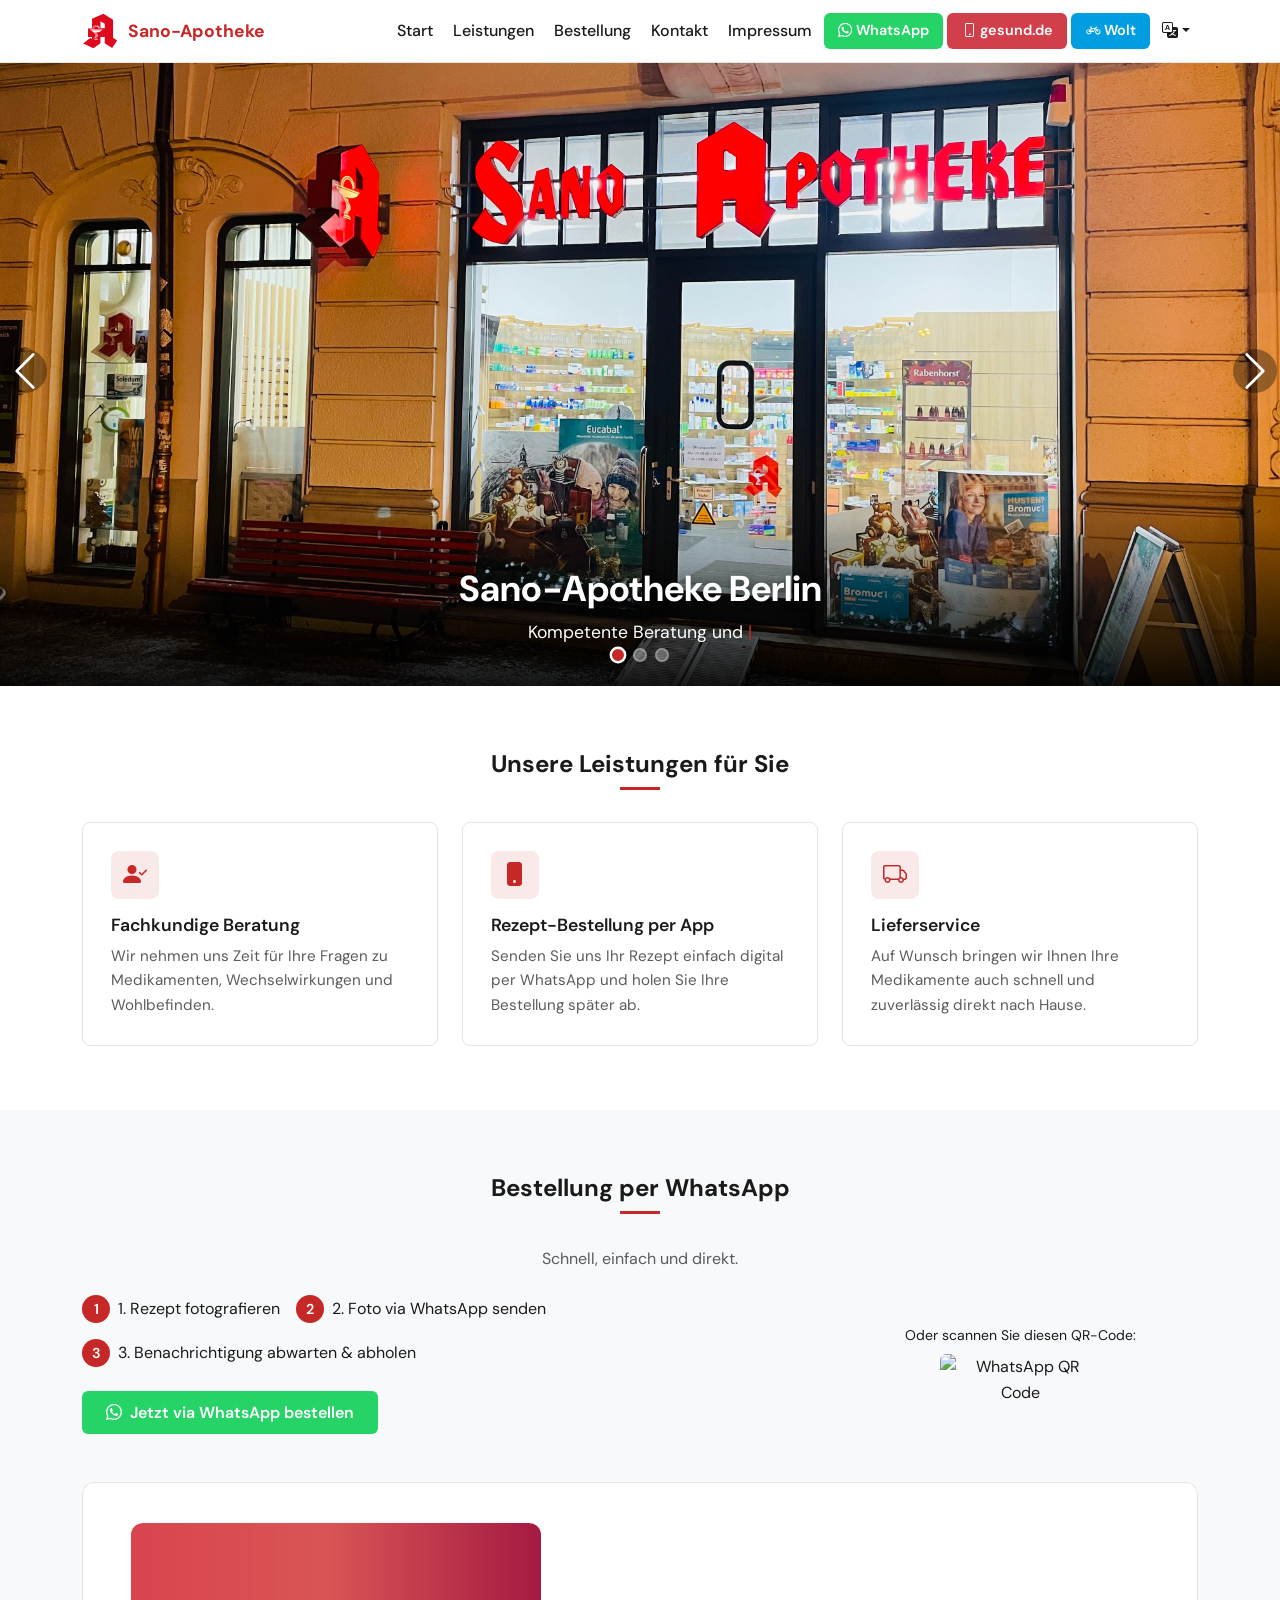
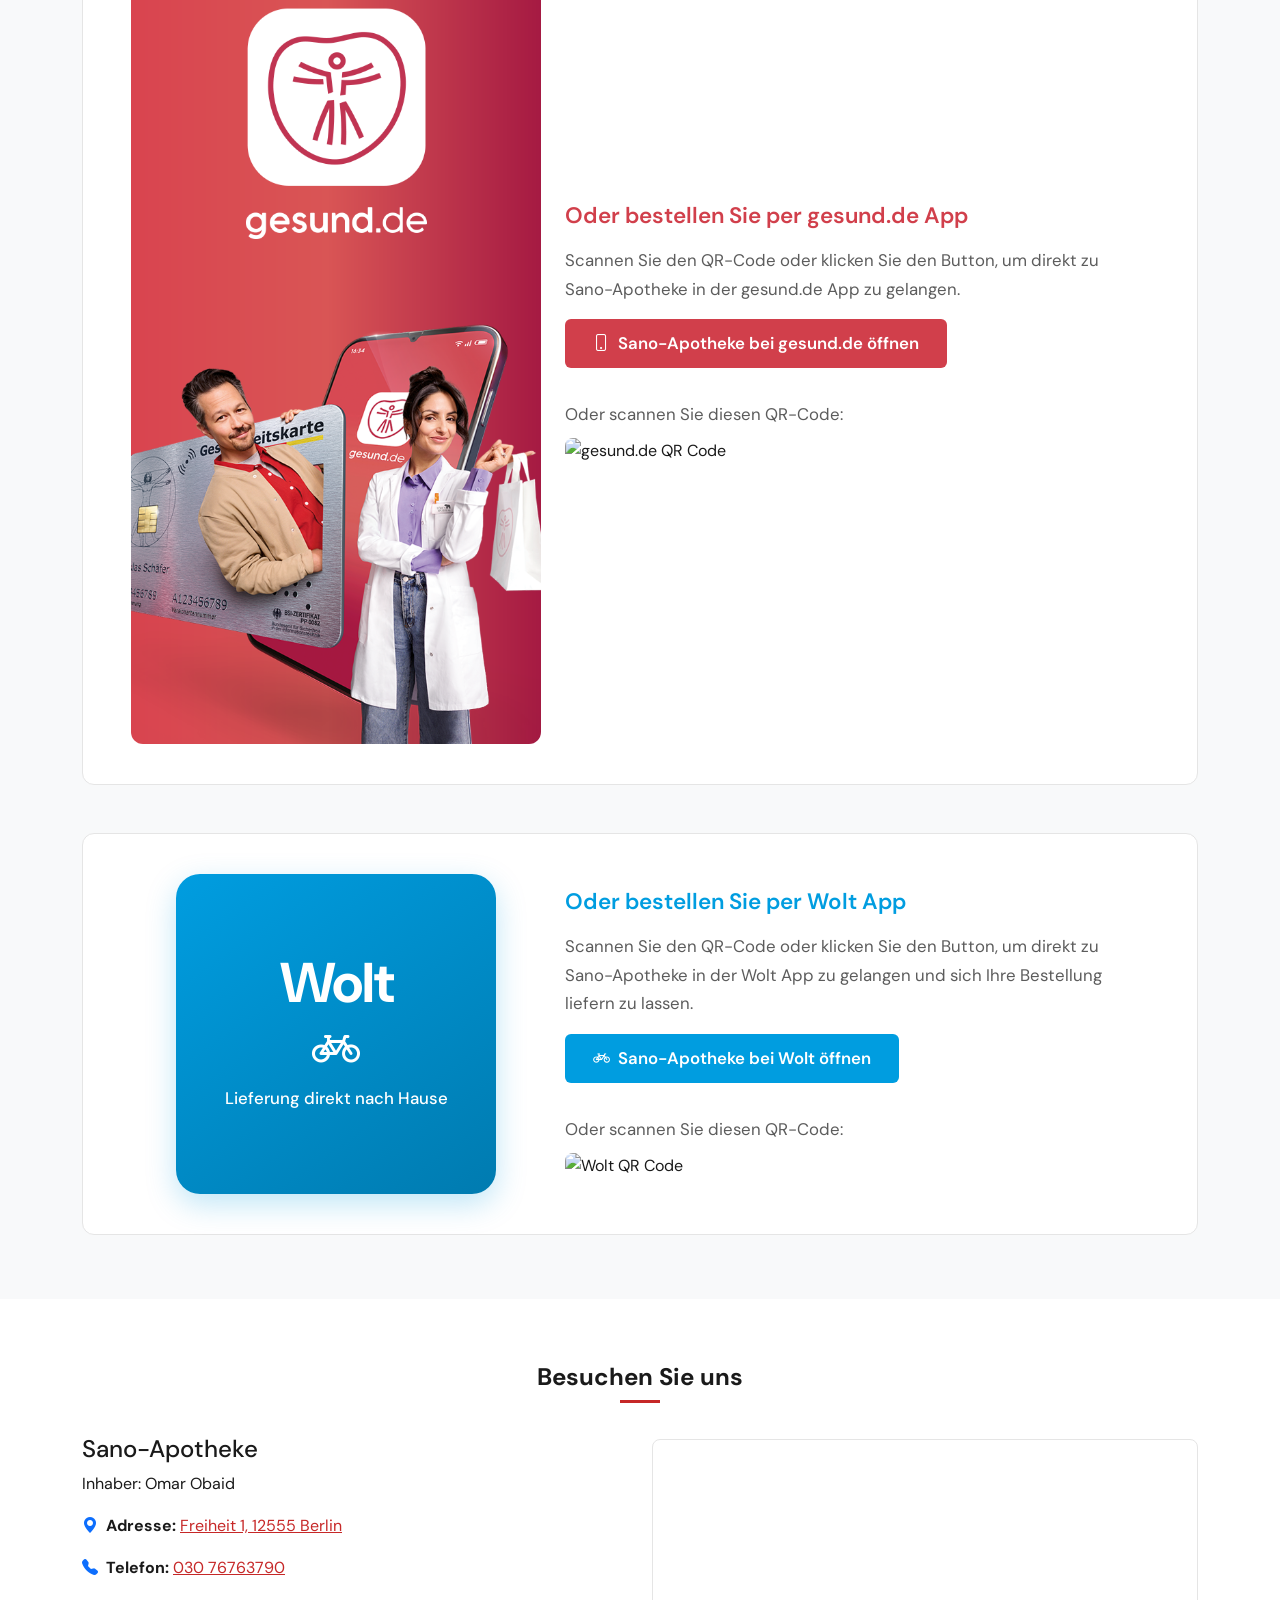
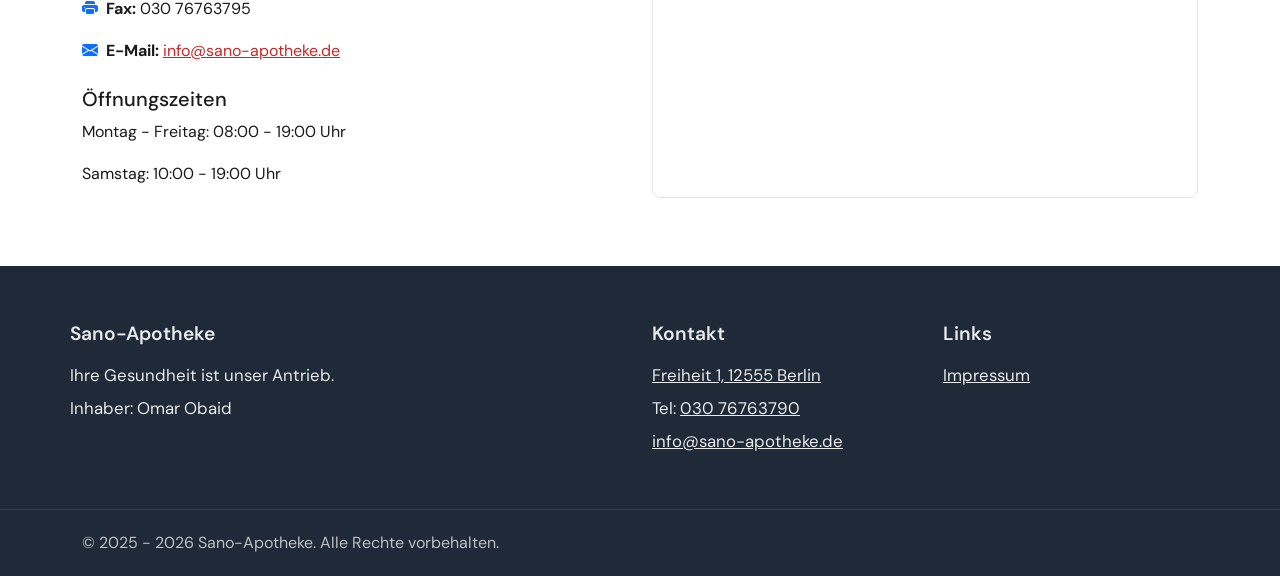
==== commit a2318876: "Wolt Bestellung hinzufügen" ====
--- a/index.html
+++ b/index.html
@@ -4,7 +4,7 @@
 <head>
     <meta charset="UTF-8">
     <meta name="viewport" content="width=device-width, initial-scale=1.0">
-    <meta name="description" content="Ihre Sano-Apotheke in Berlin Köpenick. Kompetente Beratung, Lieferservice und Rezept-Bestellung per WhatsApp und gesund.de.">
+    <meta name="description" content="Ihre Sano-Apotheke in Berlin Köpenick. Kompetente Beratung, Lieferservice und Rezept-Bestellung per WhatsApp, gesund.de und Wolt.">
     <title data-lang="siteTitle">Sano-Apotheke - Köpenick</title>
     <link href="https://cdn.jsdelivr.net/npm/bootstrap@5.3.3/dist/css/bootstrap.min.css" rel="stylesheet">
     <link rel="stylesheet" href="https://cdn.jsdelivr.net/npm/bootstrap-icons@1.11.3/font/bootstrap-icons.min.css">
@@ -44,6 +44,11 @@
                             <i class="bi bi-phone"></i> <span data-lang="navOrderGesundde">gesund.de</span>
                         </a>
                     </li>
+                    <li class="nav-item d-none d-lg-inline-block">
+                        <a class="nav-link btn-nav btn-nav-wolt" href="https://wolt.com/de/deu/berlin/venue/sano-apotheke" target="_blank" rel="noopener">
+                            <i class="bi bi-bicycle"></i> <span data-lang="navOrderWolt">Wolt</span>
+                        </a>
+                    </li>
                     <li class="nav-item dropdown">
                         <a class="nav-link dropdown-toggle" href="#" data-bs-toggle="dropdown"><i class="bi bi-translate"></i></a>
                         <ul class="dropdown-menu dropdown-menu-end">
@@ -71,6 +76,10 @@
                 <i class="bi bi-phone"></i>
                 <span data-lang="navOrderGesundde">gesund.de</span>
             </a>
+            <a href="https://wolt.com/de/deu/berlin/venue/sano-apotheke" target="_blank" rel="noopener" class="mobile-order-btn mobile-order-wolt">
+                <i class="bi bi-bicycle"></i>
+                <span data-lang="navOrderWolt">Wolt</span>
+            </a>
         </div>
     </div>
 
@@ -180,6 +189,31 @@
                             <div class="mt-3">
                                 <p class="small mb-2" data-lang="orderQrTitle">Oder scannen Sie diesen QR-Code:</p>
                                 <img id="gesundde-qrcode" alt="gesund.de QR Code" class="gesundde-qr-img">
+                            </div>
+                        </div>
+                    </div>
+                </div>
+
+                <div class="wolt-box animated-element" style="--animation-delay: 0.3s;">
+                    <div class="row align-items-center">
+                        <div class="col-lg-5 text-center mb-4 mb-lg-0">
+                            <a href="https://wolt.com/de/deu/berlin/venue/sano-apotheke" target="_blank" rel="noopener" class="wolt-img-link">
+                                <div class="wolt-badge">
+                                    <span class="wolt-logo">Wolt</span>
+                                    <i class="bi bi-bicycle wolt-badge-icon"></i>
+                                    <span class="wolt-badge-text" data-lang="orderWoltBadge">Lieferung direkt nach Hause</span>
+                                </div>
+                            </a>
+                        </div>
+                        <div class="col-lg-7">
+                            <h3 data-lang="orderWoltTitle">Oder bestellen Sie per Wolt App</h3>
+                            <p data-lang="orderWoltText">Scannen Sie den QR-Code oder klicken Sie den Button, um direkt zu Sano-Apotheke in der Wolt App zu gelangen und sich Ihre Bestellung liefern zu lassen.</p>
+                            <a href="https://wolt.com/de/deu/berlin/venue/sano-apotheke" target="_blank" rel="noopener" class="btn btn-wolt btn-lg mb-3">
+                                <i class="bi bi-bicycle me-2"></i><span data-lang="orderWoltButton">Sano-Apotheke bei Wolt öffnen</span>
+                            </a>
+                            <div class="mt-3">
+                                <p class="small mb-2" data-lang="orderQrTitle">Oder scannen Sie diesen QR-Code:</p>
+                                <img id="wolt-qrcode" alt="Wolt QR Code" class="wolt-qr-img">
                             </div>
                         </div>
                     </div>
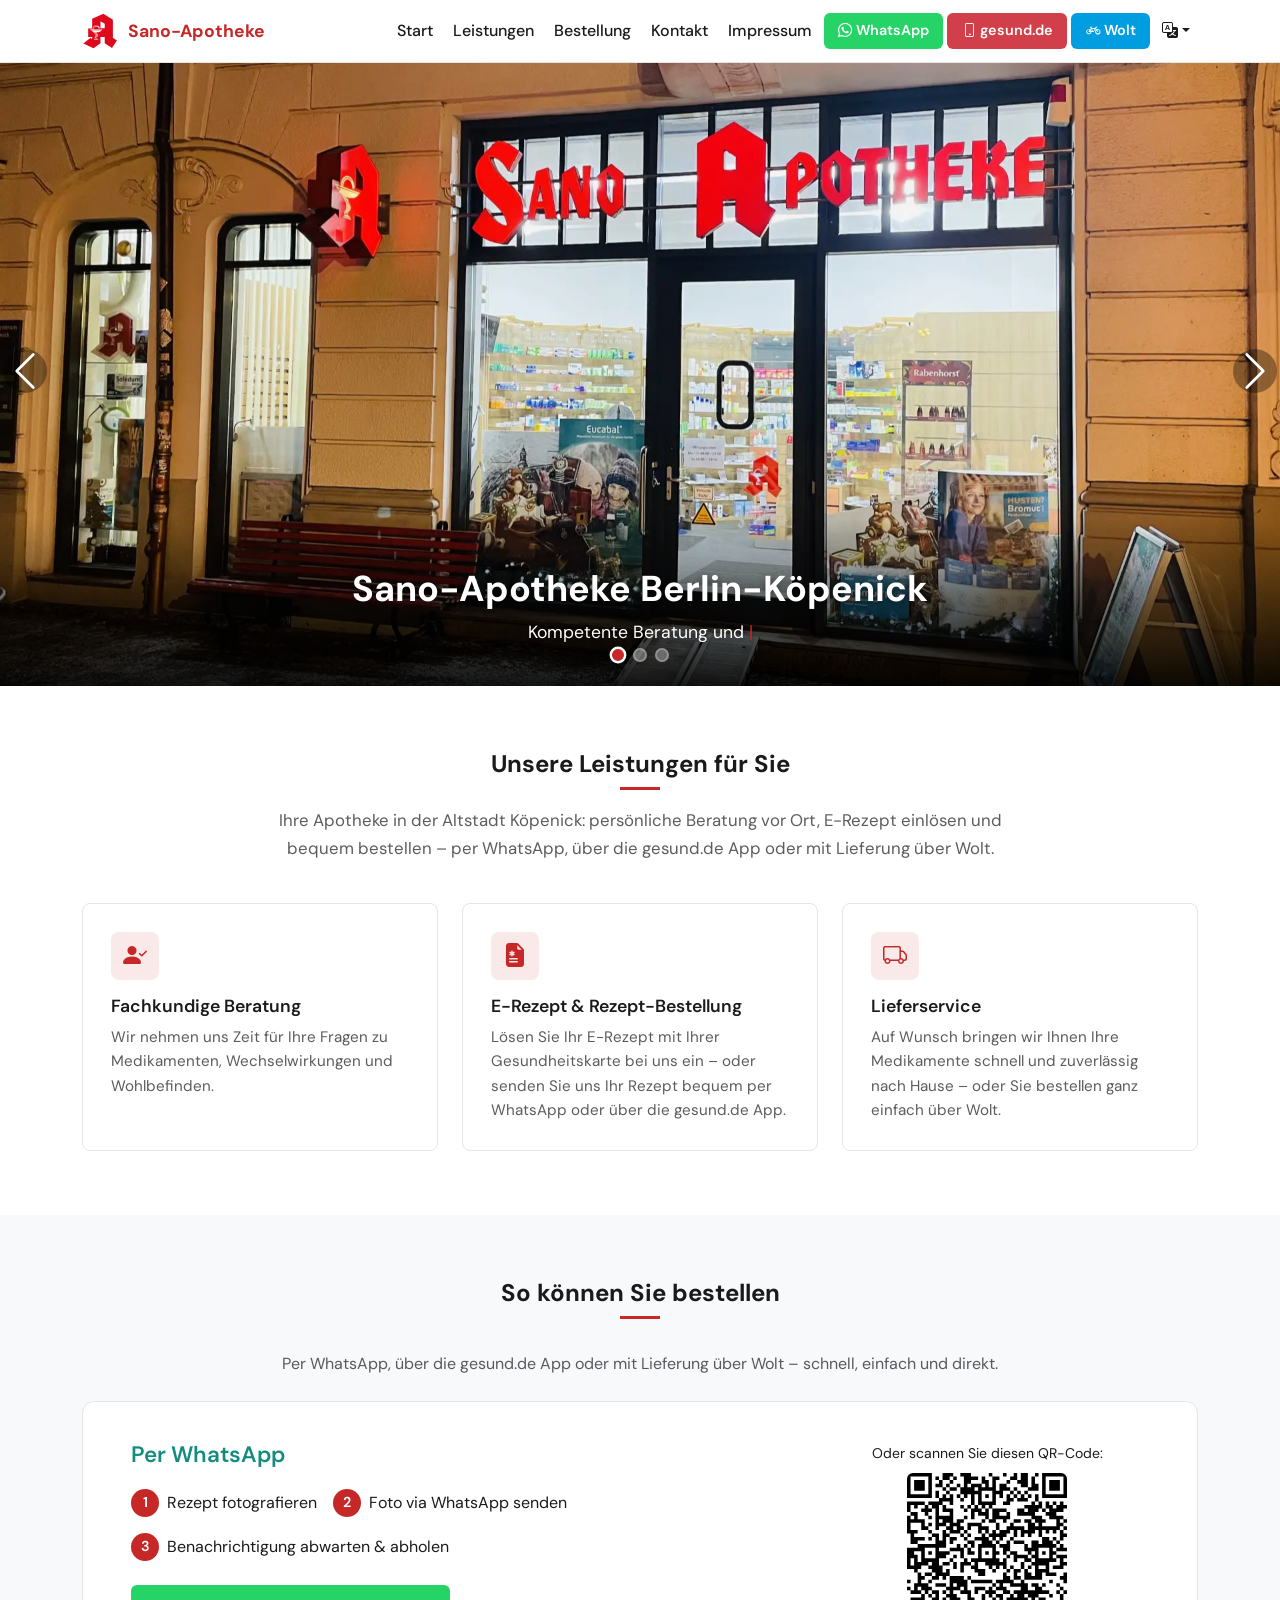
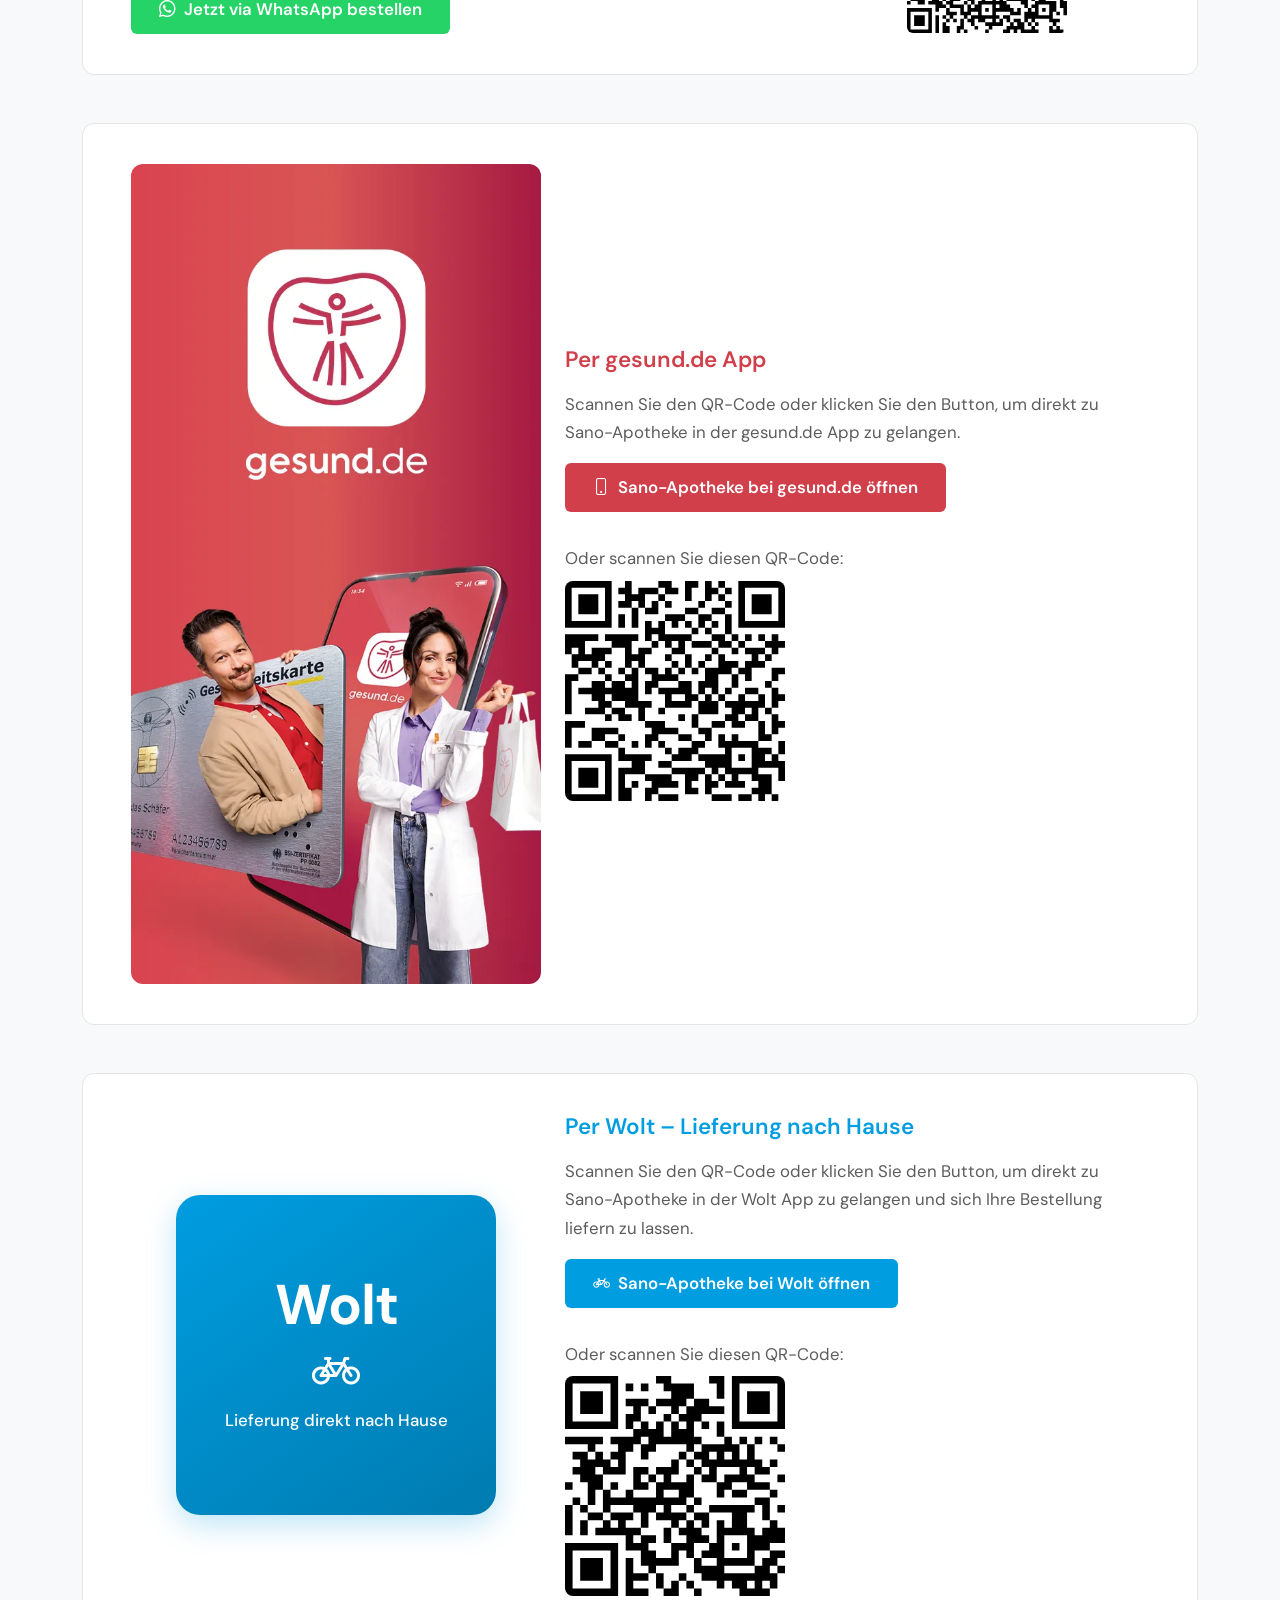
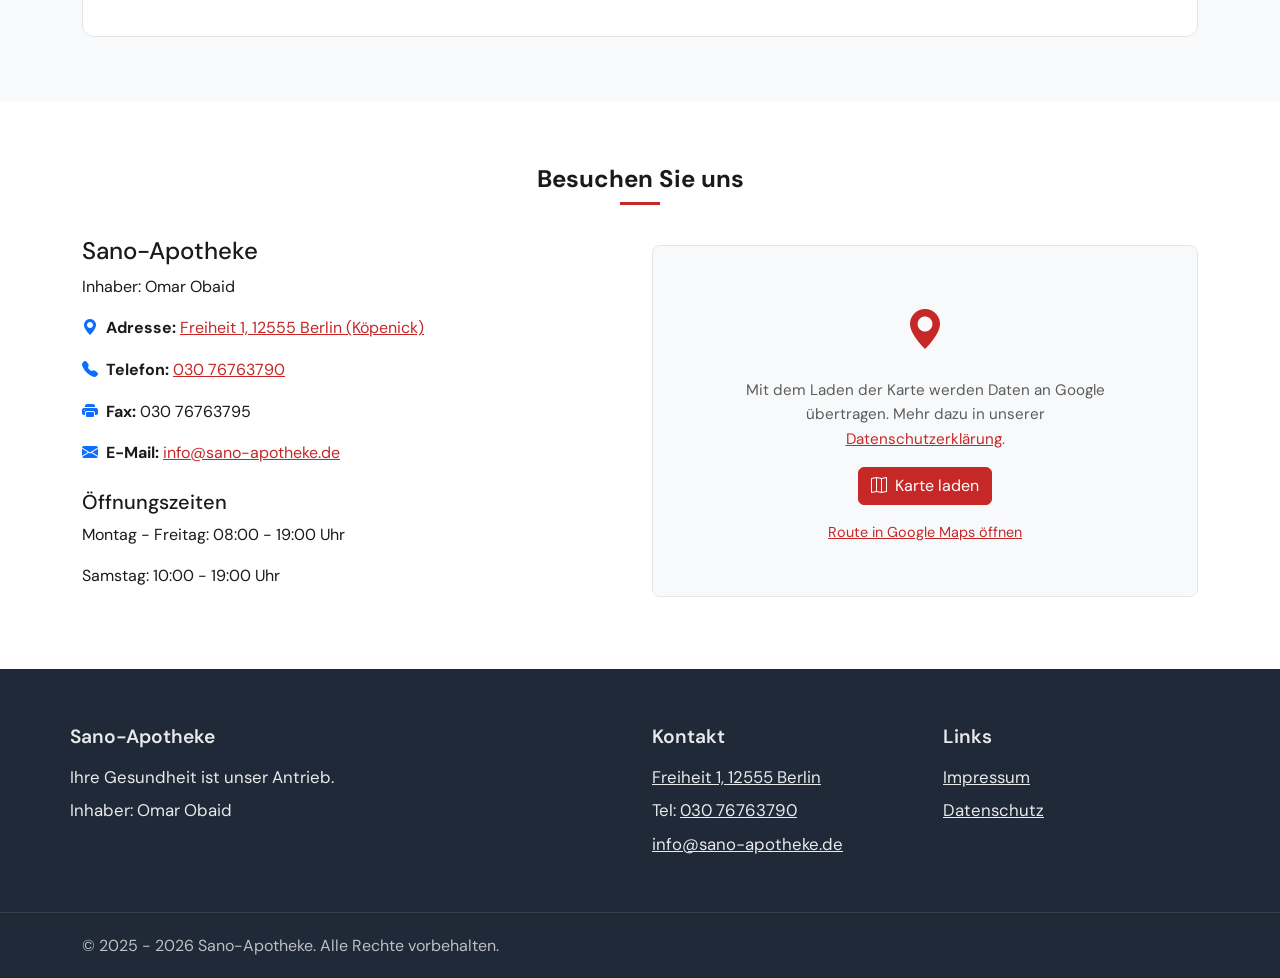
==== commit 71868818: "Umfassende UX, SEO, Performance & DSGVO Verbesserungen" ====
--- a/index.html
+++ b/index.html
@@ -4,27 +4,90 @@
 <head>
     <meta charset="UTF-8">
     <meta name="viewport" content="width=device-width, initial-scale=1.0">
-    <meta name="description" content="Ihre Sano-Apotheke in Berlin Köpenick. Kompetente Beratung, Lieferservice und Rezept-Bestellung per WhatsApp, gesund.de und Wolt.">
-    <title data-lang="siteTitle">Sano-Apotheke - Köpenick</title>
-    <link href="https://cdn.jsdelivr.net/npm/bootstrap@5.3.3/dist/css/bootstrap.min.css" rel="stylesheet">
-    <link rel="stylesheet" href="https://cdn.jsdelivr.net/npm/bootstrap-icons@1.11.3/font/bootstrap-icons.min.css">
-    <link rel="icon" type="image/x-icon" href="./img/logos/Deutsche_Apotheke_Logo.svg">
+    <title data-lang="siteTitle">Sano-Apotheke Köpenick – Ihre Apotheke in Berlin | E-Rezept &amp; Lieferservice</title>
+    <meta name="description" data-lang-meta="metaDescription" content="Sano-Apotheke in der Altstadt Köpenick (Freiheit 1, 12555 Berlin): kompetente Beratung, E-Rezept einlösen, Rezept per WhatsApp, Bestellung über gesund.de und Lieferung mit Wolt.">
+    <meta name="robots" content="index, follow">
+    <meta name="theme-color" content="#c62828">
+    <link rel="canonical" href="https://sano-apotheke.de/">
+
+    <!-- Open Graph / Social Media (Vorschau z. B. in WhatsApp) -->
+    <meta property="og:type" content="website">
+    <meta property="og:locale" content="de_DE">
+    <meta property="og:site_name" content="Sano-Apotheke">
+    <meta property="og:title" content="Sano-Apotheke Köpenick – Ihre Apotheke in Berlin">
+    <meta property="og:description" content="Beratung, E-Rezept, Rezept per WhatsApp, gesund.de und Lieferung mit Wolt – Freiheit 1, 12555 Berlin.">
+    <meta property="og:url" content="https://sano-apotheke.de/">
+    <meta property="og:image" content="https://sano-apotheke.de/img/hero/og-image.jpg">
+    <meta property="og:image:width" content="1200">
+    <meta property="og:image:height" content="900">
+    <meta name="twitter:card" content="summary_large_image">
+
+    <!-- Alles lokal gehostet (DSGVO: keine Verbindung zu Google Fonts / CDN) -->
+    <link rel="preload" href="./vendor/fonts/dm-sans-latin-wght.woff2" as="font" type="font/woff2" crossorigin>
+    <link rel="preload" as="image" href="./img/hero/hero-1-1920.webp" imagesrcset="./img/hero/hero-1-960.webp 960w, ./img/hero/hero-1-1920.webp 1920w" imagesizes="100vw" fetchpriority="high">
+    <link rel="stylesheet" href="./vendor/bootstrap/bootstrap.min.css">
+    <link rel="stylesheet" href="./vendor/bootstrap-icons/bootstrap-icons.min.css">
+    <link rel="icon" type="image/svg+xml" href="./img/logos/Deutsche_Apotheke_Logo.svg">
     <link rel="stylesheet" href="style.css">
+
+    <!-- Strukturierte Daten für Google (lokale Suche / Maps) -->
+    <script type="application/ld+json">
+    {
+        "@context": "https://schema.org",
+        "@type": "Pharmacy",
+        "@id": "https://sano-apotheke.de/#pharmacy",
+        "name": "Sano-Apotheke",
+        "description": "Apotheke in der Altstadt Köpenick, Berlin – Beratung, E-Rezept, Rezept-Bestellung per WhatsApp und gesund.de, Lieferung mit Wolt.",
+        "url": "https://sano-apotheke.de/",
+        "image": "https://sano-apotheke.de/img/hero/og-image.jpg",
+        "logo": "https://sano-apotheke.de/img/logos/Deutsche_Apotheke_Logo.svg",
+        "telephone": "+49 30 76763790",
+        "faxNumber": "+49 30 76763795",
+        "email": "info@sano-apotheke.de",
+        "address": {
+            "@type": "PostalAddress",
+            "streetAddress": "Freiheit 1",
+            "postalCode": "12555",
+            "addressLocality": "Berlin",
+            "addressRegion": "Berlin",
+            "addressCountry": "DE"
+        },
+        "areaServed": ["Berlin-Köpenick", "Treptow-Köpenick", "Berlin"],
+        "openingHoursSpecification": [
+            {
+                "@type": "OpeningHoursSpecification",
+                "dayOfWeek": ["Monday", "Tuesday", "Wednesday", "Thursday", "Friday"],
+                "opens": "08:00",
+                "closes": "19:00"
+            },
+            {
+                "@type": "OpeningHoursSpecification",
+                "dayOfWeek": "Saturday",
+                "opens": "10:00",
+                "closes": "19:00"
+            }
+        ],
+        "hasMap": "https://www.google.com/maps/search/?api=1&query=Sano-Apotheke+Freiheit+1+12555+Berlin",
+        "sameAs": [
+            "https://wolt.com/de/deu/berlin/venue/sano-apotheke"
+        ]
+    }
+    </script>
 </head>
 
 <body>
 
     <div id="preloader">
-        <img src="./img/logos/Deutsche_Apotheke_Logo.svg" alt="Sano-Apotheke Logo" class="preloader-logo">
+        <img src="./img/logos/Deutsche_Apotheke_Logo.svg" alt="" class="preloader-logo">
     </div>
 
-    <nav class="navbar navbar-expand-lg fixed-top">
+    <nav class="navbar navbar-expand-lg fixed-top" aria-label="Hauptnavigation">
         <div class="container">
             <a class="navbar-brand d-flex align-items-center" href="#start">
-                <img src="./img/logos/Deutsche_Apotheke_Logo.svg" alt="Logo" class="nav-logo">
+                <img src="./img/logos/Deutsche_Apotheke_Logo.svg" alt="Apotheken-Logo" class="nav-logo" width="36" height="36">
                 <span class="brand-text">Sano-Apotheke</span>
             </a>
-            <button class="navbar-toggler" type="button" data-bs-toggle="collapse" data-bs-target="#navbarNav">
+            <button class="navbar-toggler" type="button" data-bs-toggle="collapse" data-bs-target="#navbarNav" aria-controls="navbarNav" aria-expanded="false" aria-label="Menü öffnen">
                 <span class="navbar-toggler-icon"></span>
             </button>
             <div class="collapse navbar-collapse" id="navbarNav">
@@ -35,28 +98,28 @@
                     <li class="nav-item"><a class="nav-link" href="#kontakt" data-lang="navContact">Kontakt</a></li>
                     <li class="nav-item"><a class="nav-link" href="impressum.html" data-lang="navImpressum">Impressum</a></li>
                     <li class="nav-item d-none d-lg-inline-block">
-                        <a class="nav-link btn-nav btn-nav-whatsapp" href="https://wa.me/4915678732257" target="_blank">
-                            <i class="bi bi-whatsapp"></i> <span data-lang="navOrderWhatsApp">WhatsApp</span>
+                        <a class="nav-link btn-nav btn-nav-whatsapp" href="https://wa.me/4915678732257" target="_blank" rel="noopener" aria-label="WhatsApp">
+                            <i class="bi bi-whatsapp"></i> <span class="d-none d-xl-inline" data-lang="navOrderWhatsApp">WhatsApp</span>
                         </a>
                     </li>
                     <li class="nav-item d-none d-lg-inline-block">
-                        <a class="nav-link btn-nav btn-nav-gesundde" href="https://gesund.de/qrcode/8fd8f5e8-db99-40c0-9544-91c1ebc2dbe9" target="_blank">
-                            <i class="bi bi-phone"></i> <span data-lang="navOrderGesundde">gesund.de</span>
+                        <a class="nav-link btn-nav btn-nav-gesundde" href="https://gesund.de/qrcode/8fd8f5e8-db99-40c0-9544-91c1ebc2dbe9" target="_blank" rel="noopener" aria-label="gesund.de">
+                            <i class="bi bi-phone"></i> <span class="d-none d-xl-inline" data-lang="navOrderGesundde">gesund.de</span>
                         </a>
                     </li>
                     <li class="nav-item d-none d-lg-inline-block">
-                        <a class="nav-link btn-nav btn-nav-wolt" href="https://wolt.com/de/deu/berlin/venue/sano-apotheke" target="_blank" rel="noopener">
-                            <i class="bi bi-bicycle"></i> <span data-lang="navOrderWolt">Wolt</span>
+                        <a class="nav-link btn-nav btn-nav-wolt" href="https://wolt.com/de/deu/berlin/venue/sano-apotheke" target="_blank" rel="noopener" aria-label="Wolt">
+                            <i class="bi bi-bicycle"></i> <span class="d-none d-xl-inline" data-lang="navOrderWolt">Wolt</span>
                         </a>
                     </li>
                     <li class="nav-item dropdown">
-                        <a class="nav-link dropdown-toggle" href="#" data-bs-toggle="dropdown"><i class="bi bi-translate"></i></a>
+                        <a class="nav-link dropdown-toggle" href="#" data-bs-toggle="dropdown" aria-expanded="false" aria-label="Sprache wählen / Language"><i class="bi bi-translate"></i></a>
                         <ul class="dropdown-menu dropdown-menu-end">
-                            <li><a class="dropdown-item" href="#" onclick="changeLanguage('de')">Deutsch</a></li>
-                            <li><a class="dropdown-item" href="#" onclick="changeLanguage('en')">English</a></li>
-                            <li><a class="dropdown-item" href="#" onclick="changeLanguage('ar')">العربية</a></li>
-                            <li><a class="dropdown-item" href="#" onclick="changeLanguage('ru')">Русский</a></li>
-                            <li><a class="dropdown-item" href="#" onclick="changeLanguage('uk')">Українська</a></li>
+                            <li><a class="dropdown-item" href="#" lang="de" onclick="changeLanguage('de'); return false;">Deutsch</a></li>
+                            <li><a class="dropdown-item" href="#" lang="en" onclick="changeLanguage('en'); return false;">English</a></li>
+                            <li><a class="dropdown-item" href="#" lang="ar" onclick="changeLanguage('ar'); return false;">العربية</a></li>
+                            <li><a class="dropdown-item" href="#" lang="ru" onclick="changeLanguage('ru'); return false;">Русский</a></li>
+                            <li><a class="dropdown-item" href="#" lang="uk" onclick="changeLanguage('uk'); return false;">Українська</a></li>
                         </ul>
                     </li>
                 </ul>
@@ -68,11 +131,14 @@
     <div id="mobile-order-bar" class="mobile-order-bar">
         <p class="mobile-order-text" data-lang="mobileOrderText">Bestellen Sie direkt:</p>
         <div class="mobile-order-btns">
-            <a href="https://wa.me/4915678732257" target="_blank" class="mobile-order-btn mobile-order-whatsapp">
+            <a href="tel:+493076763790" class="mobile-order-btn mobile-order-call" aria-label="Anrufen: 030 76763790">
+                <i class="bi bi-telephone-fill"></i>
+            </a>
+            <a href="https://wa.me/4915678732257" target="_blank" rel="noopener" class="mobile-order-btn mobile-order-whatsapp">
                 <i class="bi bi-whatsapp"></i>
                 <span data-lang="navOrderWhatsApp">WhatsApp</span>
             </a>
-            <a href="https://gesund.de/qrcode/8fd8f5e8-db99-40c0-9544-91c1ebc2dbe9" target="_blank" class="mobile-order-btn mobile-order-gesundde">
+            <a href="https://gesund.de/qrcode/8fd8f5e8-db99-40c0-9544-91c1ebc2dbe9" target="_blank" rel="noopener" class="mobile-order-btn mobile-order-gesundde">
                 <i class="bi bi-phone"></i>
                 <span data-lang="navOrderGesundde">gesund.de</span>
             </a>
@@ -86,38 +152,31 @@
     <header id="start" class="hero-section">
         <div id="heroCarousel" class="carousel slide carousel-fade" data-bs-ride="carousel" data-bs-interval="5500" data-bs-pause="hover">
             <div class="carousel-indicators">
-                <button type="button" data-bs-target="#heroCarousel" data-bs-slide-to="0" class="active"></button>
-                <button type="button" data-bs-target="#heroCarousel" data-bs-slide-to="1"></button>
-                <button type="button" data-bs-target="#heroCarousel" data-bs-slide-to="2"></button>
+                <button type="button" data-bs-target="#heroCarousel" data-bs-slide-to="0" class="active" aria-current="true" aria-label="Bild 1"></button>
+                <button type="button" data-bs-target="#heroCarousel" data-bs-slide-to="1" aria-label="Bild 2"></button>
+                <button type="button" data-bs-target="#heroCarousel" data-bs-slide-to="2" aria-label="Bild 3"></button>
             </div>
             <div class="carousel-inner">
                 <div class="carousel-item active">
-                    <img src="./img/Apoteke%20Fotos/IMG_9773.jpeg" class="d-block w-100 carousel-img" alt="Sano-Apotheke">
-                    <div class="carousel-overlay">
-                        <h1 class="carousel-title animated-element" data-lang="heroTitle">Sano-Apotheke Berlin</h1>
-                        <p class="carousel-subtitle animated-element" data-lang="heroSubtitle" data-effect="typing">Kompetente Beratung und moderner Service – für Ihre Gesundheit.</p>
-                    </div>
+                    <img src="./img/hero/hero-1-1920.webp" srcset="./img/hero/hero-1-960.webp 960w, ./img/hero/hero-1-1920.webp 1920w" sizes="100vw" width="1920" height="1440" fetchpriority="high" decoding="async" class="d-block w-100 carousel-img" alt="Verkaufsraum der Sano-Apotheke in Berlin-Köpenick">
                 </div>
                 <div class="carousel-item">
-                    <img src="./img/Apoteke%20Fotos/IMG_9775.jpeg" class="d-block w-100 carousel-img" alt="Sano-Apotheke">
-                    <div class="carousel-overlay">
-                        <h1 class="carousel-title" data-lang="heroTitle">Sano-Apotheke Berlin</h1>
-                        <p class="carousel-subtitle" data-lang="heroSubtitle">Kompetente Beratung und moderner Service – für Ihre Gesundheit.</p>
-                    </div>
+                    <img src="./img/hero/hero-2-1920.webp" srcset="./img/hero/hero-2-960.webp 960w, ./img/hero/hero-2-1920.webp 1920w" sizes="100vw" width="1920" height="1440" decoding="async" class="d-block w-100 carousel-img" alt="Beratung und Medikamente in der Sano-Apotheke Köpenick">
                 </div>
                 <div class="carousel-item">
-                    <img src="./img/Apoteke%20Fotos/unnamed.jpg" class="d-block w-100 carousel-img" alt="Sano-Apotheke">
-                    <div class="carousel-overlay">
-                        <h1 class="carousel-title" data-lang="heroTitle">Sano-Apotheke Berlin</h1>
-                        <p class="carousel-subtitle" data-lang="heroSubtitle">Kompetente Beratung und moderner Service – für Ihre Gesundheit.</p>
-                    </div>
-                </div>
-            </div>
-            <button class="carousel-control-prev" type="button" data-bs-target="#heroCarousel" data-bs-slide="prev">
-                <span class="carousel-control-prev-icon"></span>
+                    <img src="./img/hero/hero-3-1360.webp" srcset="./img/hero/hero-3-960.webp 960w, ./img/hero/hero-3-1360.webp 1360w" sizes="100vw" width="1360" height="766" decoding="async" class="d-block w-100 carousel-img" alt="Sano-Apotheke, Freiheit 1 in der Altstadt Köpenick">
+                </div>
+            </div>
+            <!-- Ein gemeinsamer Text für alle Bilder (nur eine H1 für SEO) -->
+            <div class="carousel-overlay">
+                <h1 class="carousel-title animated-element" data-lang="heroTitle">Sano-Apotheke Berlin-Köpenick</h1>
+                <p class="carousel-subtitle animated-element" data-lang="heroSubtitle" data-effect="typing">Kompetente Beratung und moderner Service – für Ihre Gesundheit.</p>
+            </div>
+            <button class="carousel-control-prev" type="button" data-bs-target="#heroCarousel" data-bs-slide="prev" aria-label="Vorheriges Bild">
+                <span class="carousel-control-prev-icon" aria-hidden="true"></span>
             </button>
-            <button class="carousel-control-next" type="button" data-bs-target="#heroCarousel" data-bs-slide="next">
-                <span class="carousel-control-next-icon"></span>
+            <button class="carousel-control-next" type="button" data-bs-target="#heroCarousel" data-bs-slide="next" aria-label="Nächstes Bild">
+                <span class="carousel-control-next-icon" aria-hidden="true"></span>
             </button>
         </div>
     </header>
@@ -126,26 +185,27 @@
         <section id="leistungen" class="section">
             <div class="container">
                 <h2 class="section-title animated-element" data-lang="servicesTitle">Unsere Leistungen für Sie</h2>
+                <p class="section-intro animated-element" data-lang="servicesIntro">Ihre Apotheke in der Altstadt Köpenick: persönliche Beratung vor Ort, E-Rezept einlösen und bequem bestellen – per WhatsApp, über die gesund.de App oder mit Lieferung über Wolt.</p>
                 <div class="row g-4 justify-content-center">
                     <div class="col-md-6 col-lg-4 animated-element">
                         <div class="service-card">
                             <div class="service-icon"><i class="bi bi-person-check-fill"></i></div>
-                            <h5 data-lang="service1Title">Fachkundige Beratung</h5>
+                            <h3 class="h5" data-lang="service1Title">Fachkundige Beratung</h3>
                             <p data-lang="service1Text">Wir nehmen uns Zeit für Ihre Fragen zu Medikamenten, Wechselwirkungen und Wohlbefinden.</p>
                         </div>
                     </div>
                     <div class="col-md-6 col-lg-4 animated-element" style="--animation-delay: 0.2s;">
                         <div class="service-card">
-                            <div class="service-icon"><i class="bi bi-phone-fill"></i></div>
-                            <h5 data-lang="service2Title">Rezept-Bestellung per App</h5>
-                            <p data-lang="service2Text">Senden Sie uns Ihr Rezept einfach digital per WhatsApp und holen Sie Ihre Bestellung später ab.</p>
+                            <div class="service-icon"><i class="bi bi-file-earmark-medical-fill"></i></div>
+                            <h3 class="h5" data-lang="service2Title">E-Rezept &amp; Rezept-Bestellung</h3>
+                            <p data-lang="service2Text">Lösen Sie Ihr E-Rezept mit Ihrer Gesundheitskarte bei uns ein – oder senden Sie uns Ihr Rezept bequem per WhatsApp oder über die gesund.de App.</p>
                         </div>
                     </div>
                     <div class="col-md-6 col-lg-4 animated-element" style="--animation-delay: 0.4s;">
                         <div class="service-card">
                             <div class="service-icon"><i class="bi bi-truck"></i></div>
-                            <h5 data-lang="service3Title">Lieferservice</h5>
-                            <p data-lang="service3Text">Auf Wunsch bringen wir Ihnen Ihre Medikamente schnell und zuverlässig direkt nach Hause.</p>
+                            <h3 class="h5" data-lang="service3Title">Lieferservice</h3>
+                            <p data-lang="service3Text">Auf Wunsch bringen wir Ihnen Ihre Medikamente schnell und zuverlässig nach Hause – oder Sie bestellen ganz einfach über Wolt.</p>
                         </div>
                     </div>
                 </div>
@@ -154,41 +214,45 @@
 
         <section id="bestellen" class="section section-alt">
             <div class="container">
-                <h2 class="section-title animated-element" data-lang="orderTitle">Bestellung per WhatsApp</h2>
-                <p class="text-center text-muted mb-4 animated-element" data-lang="orderSubtitle">Schnell, einfach und direkt.</p>
-                <div class="row align-items-center justify-content-center mb-5 animated-element" style="--animation-delay: 0.1s;">
-                    <div class="col-lg-8">
-                        <div class="order-steps mb-4">
-                            <div class="order-step"><span class="step-num">1</span> <span data-lang="orderStep1">Rezept fotografieren</span></div>
-                            <div class="order-step"><span class="step-num">2</span> <span data-lang="orderStep2">Foto via WhatsApp senden</span></div>
-                            <div class="order-step"><span class="step-num">3</span> <span data-lang="orderStep3">Benachrichtigung abwarten & abholen</span></div>
-                        </div>
-                        <a href="https://wa.me/4915678732257" target="_blank" class="btn btn-whatsapp">
-                            <i class="bi bi-whatsapp me-2"></i><span data-lang="orderButton">Jetzt via WhatsApp bestellen</span>
-                        </a>
-                    </div>
-                    <div class="col-lg-4 text-center mt-4 mt-lg-0">
-                        <p class="small mb-2" data-lang="orderQrTitle">Oder scannen Sie diesen QR-Code:</p>
-                        <img id="whatsapp-qrcode" alt="WhatsApp QR Code" class="qr-img">
+                <h2 class="section-title animated-element" data-lang="orderTitle">So können Sie bestellen</h2>
+                <p class="text-center text-muted mb-4 animated-element" data-lang="orderSubtitle">Per WhatsApp, über die gesund.de App oder mit Lieferung über Wolt – schnell, einfach und direkt.</p>
+
+                <div class="order-box whatsapp-box animated-element" style="--animation-delay: 0.1s;">
+                    <div class="row align-items-center justify-content-center">
+                        <div class="col-lg-8">
+                            <h3 data-lang="orderWhatsAppTitle">Per WhatsApp</h3>
+                            <div class="order-steps mb-4">
+                                <div class="order-step"><span class="step-num">1</span> <span data-lang="orderStep1">Rezept fotografieren</span></div>
+                                <div class="order-step"><span class="step-num">2</span> <span data-lang="orderStep2">Foto via WhatsApp senden</span></div>
+                                <div class="order-step"><span class="step-num">3</span> <span data-lang="orderStep3">Benachrichtigung abwarten &amp; abholen</span></div>
+                            </div>
+                            <a href="https://wa.me/4915678732257?text=Hallo%2C%20ich%20m%C3%B6chte%20gern%20mein%20Rezept%20bei%20Ihnen%20einl%C3%B6sen.%20K%C3%B6nnten%20Sie%20mir%20bitte%20mitteilen%2C%20wann%20ich%20es%20abholen%20kann%3F" target="_blank" rel="noopener" class="btn btn-whatsapp btn-lg">
+                                <i class="bi bi-whatsapp me-2"></i><span data-lang="orderButton">Jetzt via WhatsApp bestellen</span>
+                            </a>
+                        </div>
+                        <div class="col-lg-4 text-center mt-4 mt-lg-0 d-none d-lg-block">
+                            <p class="small mb-2" data-lang="orderQrTitle">Oder scannen Sie diesen QR-Code:</p>
+                            <img src="./img/qr/whatsapp.svg" alt="QR-Code: Rezept per WhatsApp an die Sano-Apotheke senden" class="qr-img" width="160" height="160" loading="lazy">
+                        </div>
                     </div>
                 </div>
 
                 <div class="gesundde-box animated-element" style="--animation-delay: 0.2s;">
                     <div class="row align-items-center">
                         <div class="col-lg-5 text-center mb-4 mb-lg-0">
-                            <a href="https://gesund.de/qrcode/8fd8f5e8-db99-40c0-9544-91c1ebc2dbe9" target="_blank" class="gesundde-img-link">
-                                <img src="./img/Gesund%20de/600x1200_V1.png" alt="gesund.de App – Sano-Apotheke" class="gesundde-img">
+                            <a href="https://gesund.de/qrcode/8fd8f5e8-db99-40c0-9544-91c1ebc2dbe9" target="_blank" rel="noopener" class="gesundde-img-link">
+                                <img src="./img/Gesund%20de/600x1200_V1.webp" alt="gesund.de App – Sano-Apotheke als Stammapotheke wählen" class="gesundde-img" width="600" height="1200" loading="lazy" decoding="async">
                             </a>
                         </div>
                         <div class="col-lg-7">
-                            <h3 data-lang="orderGesunddeTitle">Oder bestellen Sie per gesund.de App</h3>
+                            <h3 data-lang="orderGesunddeTitle">Per gesund.de App</h3>
                             <p data-lang="orderGesunddeText">Scannen Sie den QR-Code oder klicken Sie den Button, um direkt zu Sano-Apotheke in der gesund.de App zu gelangen.</p>
-                            <a href="https://gesund.de/qrcode/8fd8f5e8-db99-40c0-9544-91c1ebc2dbe9" target="_blank" class="btn btn-gesundde btn-lg mb-3">
+                            <a href="https://gesund.de/qrcode/8fd8f5e8-db99-40c0-9544-91c1ebc2dbe9" target="_blank" rel="noopener" class="btn btn-gesundde btn-lg mb-3">
                                 <i class="bi bi-phone me-2"></i><span data-lang="orderGesunddeButton">Sano-Apotheke bei gesund.de öffnen</span>
                             </a>
-                            <div class="mt-3">
+                            <div class="mt-3 d-none d-lg-block">
                                 <p class="small mb-2" data-lang="orderQrTitle">Oder scannen Sie diesen QR-Code:</p>
-                                <img id="gesundde-qrcode" alt="gesund.de QR Code" class="gesundde-qr-img">
+                                <img src="./img/qr/gesundde.svg" alt="QR-Code: Sano-Apotheke in der gesund.de App öffnen" class="gesundde-qr-img" width="220" height="220" loading="lazy">
                             </div>
                         </div>
                     </div>
@@ -206,14 +270,14 @@
                             </a>
                         </div>
                         <div class="col-lg-7">
-                            <h3 data-lang="orderWoltTitle">Oder bestellen Sie per Wolt App</h3>
+                            <h3 data-lang="orderWoltTitle">Per Wolt – Lieferung nach Hause</h3>
                             <p data-lang="orderWoltText">Scannen Sie den QR-Code oder klicken Sie den Button, um direkt zu Sano-Apotheke in der Wolt App zu gelangen und sich Ihre Bestellung liefern zu lassen.</p>
                             <a href="https://wolt.com/de/deu/berlin/venue/sano-apotheke" target="_blank" rel="noopener" class="btn btn-wolt btn-lg mb-3">
                                 <i class="bi bi-bicycle me-2"></i><span data-lang="orderWoltButton">Sano-Apotheke bei Wolt öffnen</span>
                             </a>
-                            <div class="mt-3">
+                            <div class="mt-3 d-none d-lg-block">
                                 <p class="small mb-2" data-lang="orderQrTitle">Oder scannen Sie diesen QR-Code:</p>
-                                <img id="wolt-qrcode" alt="Wolt QR Code" class="wolt-qr-img">
+                                <img src="./img/qr/wolt.svg" alt="QR-Code: Sano-Apotheke bei Wolt öffnen" class="wolt-qr-img" width="220" height="220" loading="lazy">
                             </div>
                         </div>
                     </div>
@@ -226,22 +290,32 @@
                 <h2 class="section-title animated-element" data-lang="contactTitle">Besuchen Sie uns</h2>
                 <div class="row align-items-center animated-element" style="--animation-delay: 0.1s;">
                     <div class="col-lg-6">
-                        <h4 data-lang="contactName">Sano-Apotheke</h4>
+                        <h3 class="h4" data-lang="contactName">Sano-Apotheke</h3>
                         <p data-lang="contactOwner">Inhaber: Omar Obaid</p>
-                        <p><i class="bi bi-geo-alt-fill me-2 text-primary"></i><strong data-lang="contactAddress">Adresse:</strong>
-                            <a href="https://www.google.com/maps/search/?api=1&query=Freiheit+1,+12555+Berlin" target="_blank">Freiheit 1, 12555 Berlin</a></p>
-                        <p><i class="bi bi-telephone-fill me-2 text-primary"></i><strong data-lang="contactPhone">Telefon:</strong>
-                            <a href="tel:03076763790">030 76763790</a></p>
-                        <p><i class="bi bi-printer-fill me-2 text-primary"></i><strong data-lang="contactFax">Fax:</strong> 030 76763795</p>
-                        <p><i class="bi bi-envelope-fill me-2 text-primary"></i><strong data-lang="contactEmail">E-Mail:</strong>
-                            <a href="mailto:info@sano-apotheke.de">info@sano-apotheke.de</a></p>
-                        <h5 class="mt-4" data-lang="contactHours">Öffnungszeiten</h5>
-                        <p data-lang="hoursMoFr">Montag - Freitag: 08:00 - 18:30 Uhr</p>
-                        <p data-lang="hoursSa">Samstag: 09:00 - 13:00 Uhr</p>
+                        <address class="mb-0">
+                            <p><i class="bi bi-geo-alt-fill me-2 text-primary"></i><strong data-lang="contactAddress">Adresse:</strong>
+                                <a href="https://www.google.com/maps/search/?api=1&amp;query=Sano-Apotheke+Freiheit+1+12555+Berlin" target="_blank" rel="noopener">Freiheit 1, 12555 Berlin (Köpenick)</a></p>
+                            <p><i class="bi bi-telephone-fill me-2 text-primary"></i><strong data-lang="contactPhone">Telefon:</strong>
+                                <a href="tel:+493076763790">030 76763790</a></p>
+                            <p><i class="bi bi-printer-fill me-2 text-primary"></i><strong data-lang="contactFax">Fax:</strong> 030 76763795</p>
+                            <p><i class="bi bi-envelope-fill me-2 text-primary"></i><strong data-lang="contactEmail">E-Mail:</strong>
+                                <a href="mailto:info@sano-apotheke.de">info@sano-apotheke.de</a></p>
+                        </address>
+                        <h3 class="h5 mt-4" data-lang="contactHours">Öffnungszeiten</h3>
+                        <p data-lang="hoursMoFr">Montag - Freitag: 08:00 - 19:00 Uhr</p>
+                        <p data-lang="hoursSa">Samstag: 10:00 - 19:00 Uhr</p>
                     </div>
                     <div class="col-lg-6 mt-4 mt-lg-0">
-                        <div class="map-wrapper">
-                            <iframe src="https://www.google.com/maps/embed?pb=!1m18!1m12!1m3!1d2432.355135112529!2d13.57863131580424!3d52.44686597980053!2m3!1f0!2f0!3f0!3m2!1i1024!2i768!4f13.1!3m3!1m2!1s0x47a846143093226b%3A0x4504f74474775494!2sFreiheit%201%2C%2012555%20Berlin!5e0!3m2!1sde!2sde!4v1678886453213" width="100%" height="350" style="border:0;" allowfullscreen="" loading="lazy"></iframe>
+                        <!-- Google Maps wird erst nach Klick geladen (DSGVO) -->
+                        <div class="map-wrapper" id="map-wrapper">
+                            <div class="map-consent" id="map-consent">
+                                <i class="bi bi-geo-alt-fill map-consent-icon"></i>
+                                <p class="map-consent-text" data-lang="mapConsentText">Mit dem Laden der Karte werden Daten an Google übertragen. Mehr dazu in unserer <a href="impressum.html#datenschutz">Datenschutzerklärung</a>.</p>
+                                <button type="button" class="btn btn-primary-color" id="map-load-btn">
+                                    <i class="bi bi-map me-2"></i><span data-lang="mapConsentButton">Karte laden</span>
+                                </button>
+                                <a class="map-consent-link" href="https://www.google.com/maps/search/?api=1&amp;query=Sano-Apotheke+Freiheit+1+12555+Berlin" target="_blank" rel="noopener" data-lang="mapOpenExternal">Route in Google Maps öffnen</a>
+                            </div>
                         </div>
                     </div>
                 </div>
@@ -253,19 +327,20 @@
         <div class="container footer-content">
             <div class="row">
                 <div class="col-lg-6 mb-4 mb-lg-0">
-                    <h5>Sano-Apotheke</h5>
+                    <h2 class="h5">Sano-Apotheke</h2>
                     <p data-lang="footerMotto">Ihre Gesundheit ist unser Antrieb.</p>
                     <p data-lang="contactOwner">Inhaber: Omar Obaid</p>
                 </div>
                 <div class="col-lg-3 mb-4 mb-lg-0">
-                    <h5 data-lang="navContact">Kontakt</h5>
-                    <p><a href="https://www.google.com/maps/search/?api=1&query=Freiheit+1,+12555+Berlin" target="_blank">Freiheit 1, 12555 Berlin</a></p>
-                    <p>Tel: <a href="tel:03076763790">030 76763790</a></p>
+                    <h2 class="h5" data-lang="navContact">Kontakt</h2>
+                    <p><a href="https://www.google.com/maps/search/?api=1&amp;query=Sano-Apotheke+Freiheit+1+12555+Berlin" target="_blank" rel="noopener">Freiheit 1, 12555 Berlin</a></p>
+                    <p>Tel: <a href="tel:+493076763790">030 76763790</a></p>
                     <p><a href="mailto:info@sano-apotheke.de">info@sano-apotheke.de</a></p>
                 </div>
                 <div class="col-lg-3">
-                    <h5>Links</h5>
+                    <h2 class="h5">Links</h2>
                     <p><a href="impressum.html" data-lang="navImpressum">Impressum</a></p>
+                    <p><a href="impressum.html#datenschutz" data-lang="navPrivacy">Datenschutz</a></p>
                 </div>
             </div>
         </div>
@@ -276,8 +351,8 @@
         </div>
     </footer>
 
-    <script src="https://cdn.jsdelivr.net/npm/bootstrap@5.3.3/dist/js/bootstrap.bundle.min.js"></script>
-    <script src="script.js"></script>
+    <script src="./vendor/bootstrap/bootstrap.bundle.min.js" defer></script>
+    <script src="script.js" defer></script>
 </body>
 
 </html>
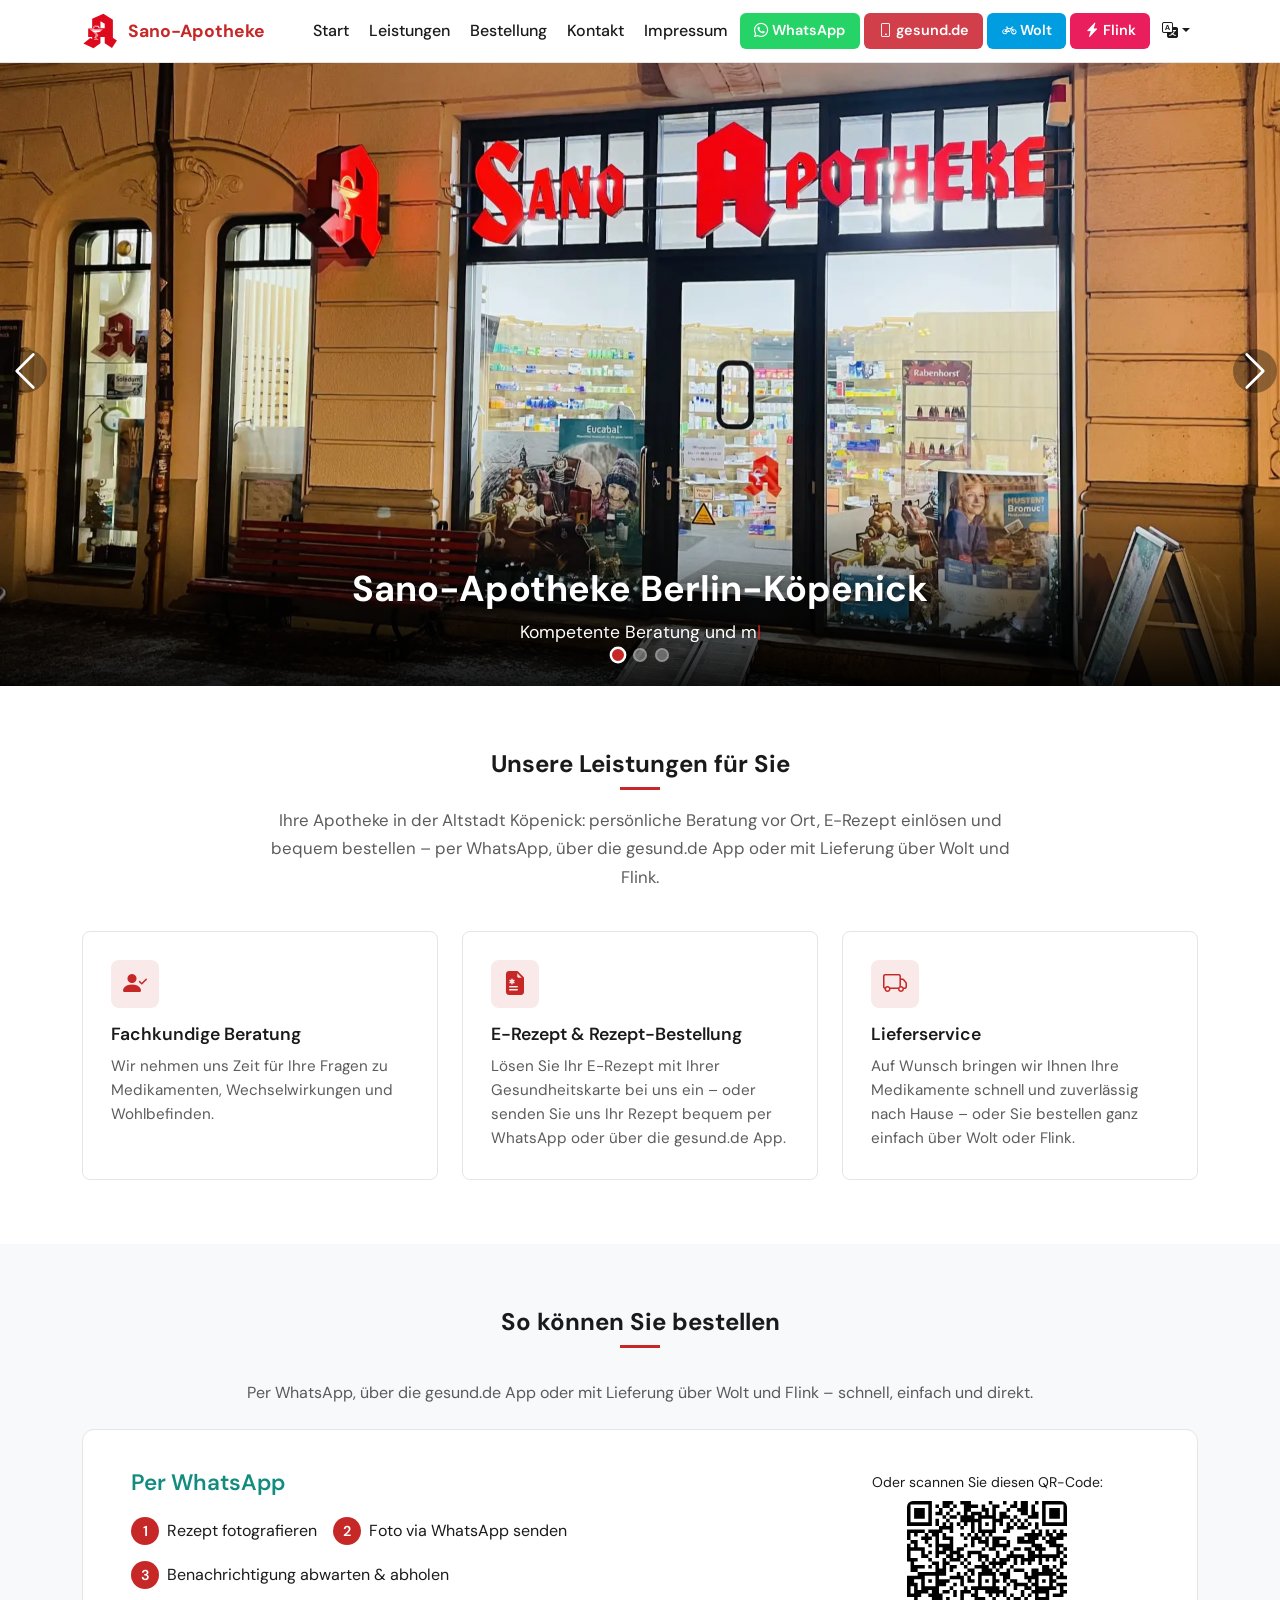
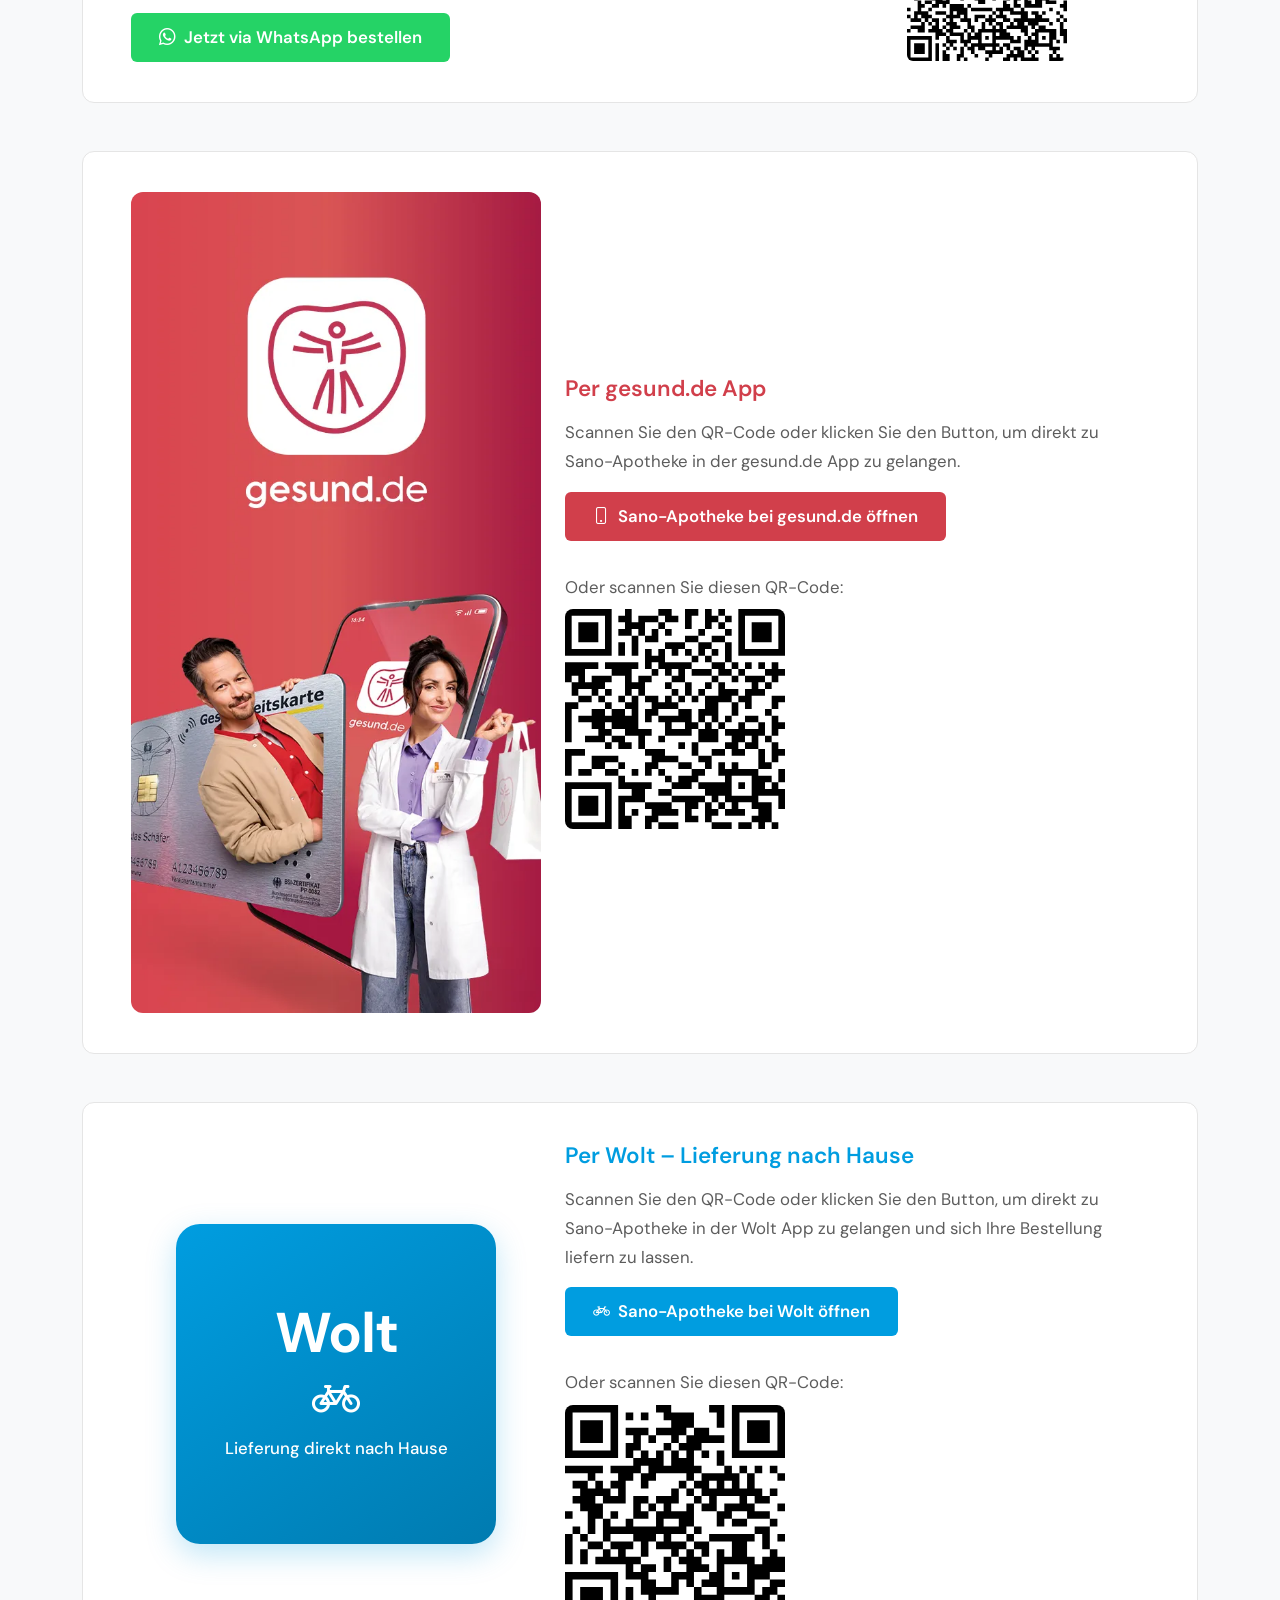
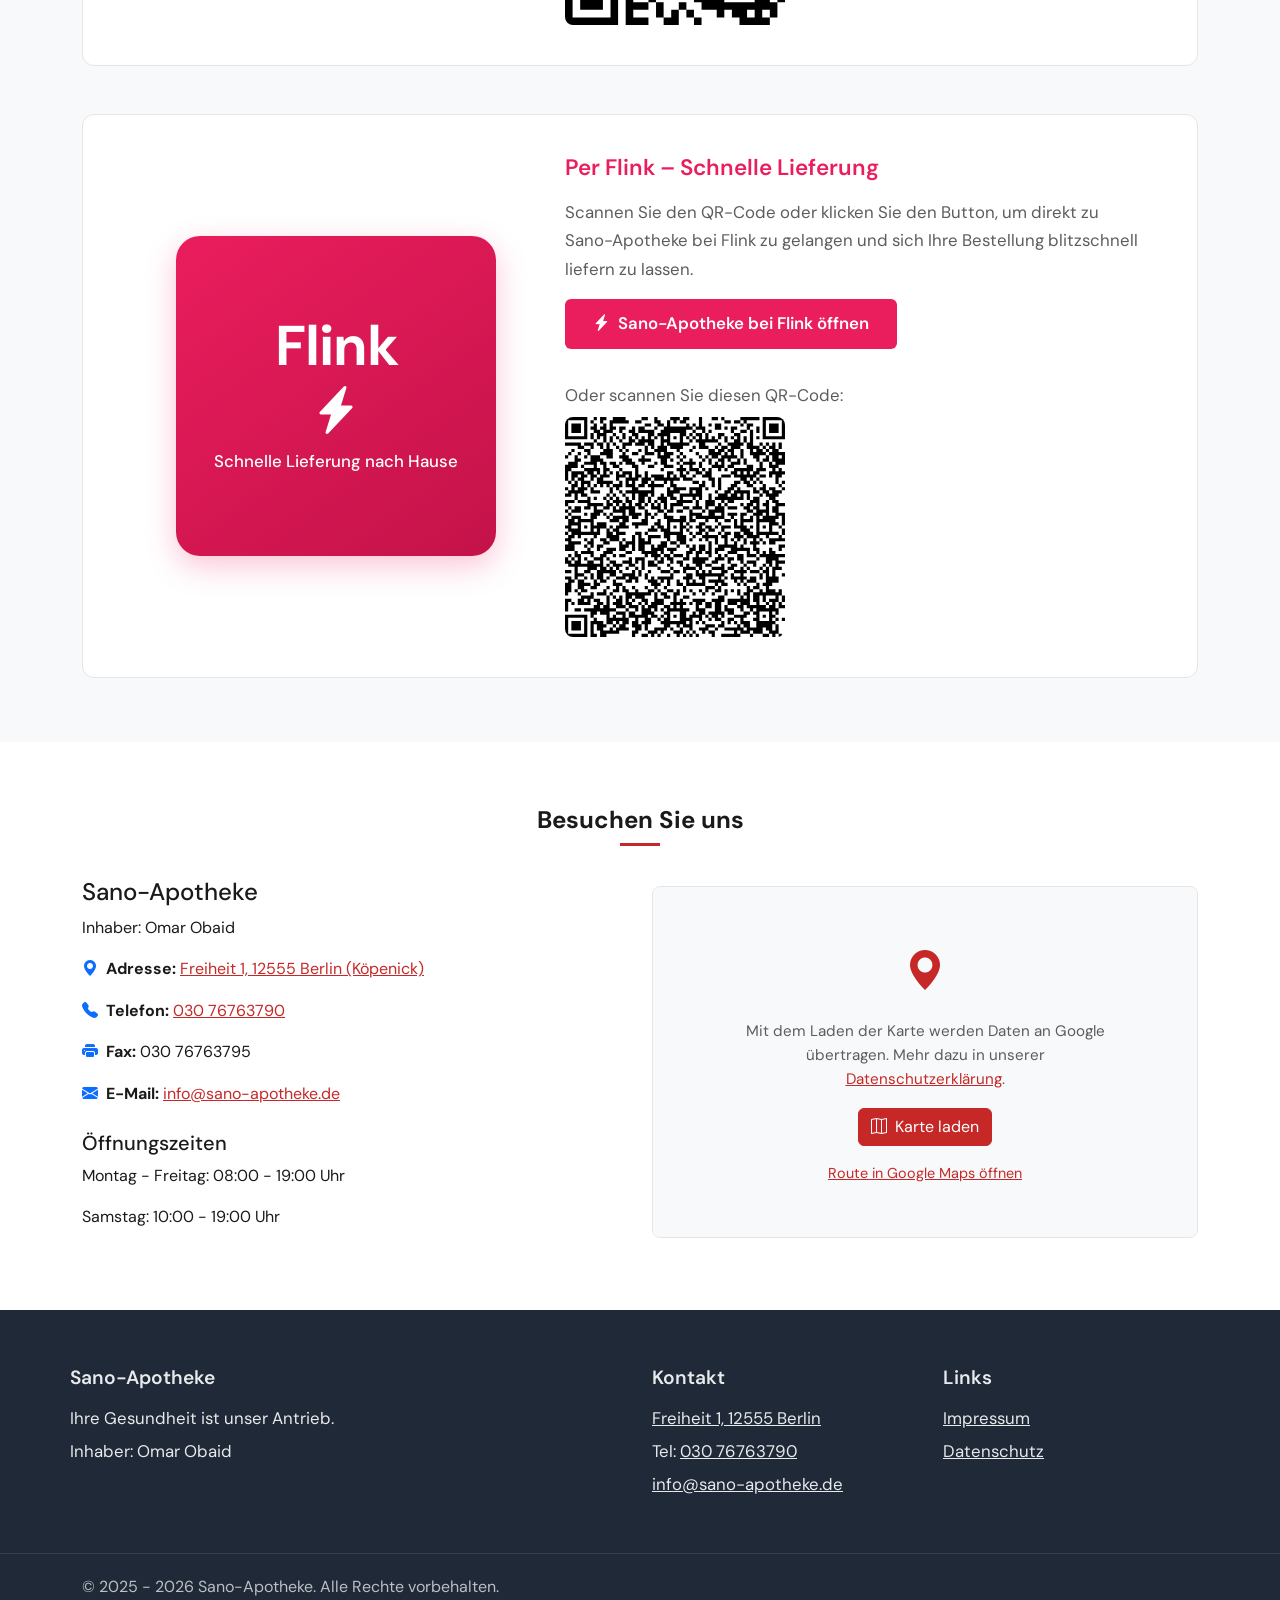
==== commit 6db89850: "Flink Bestellung hinzufügen" ====
--- a/index.html
+++ b/index.html
@@ -5,7 +5,7 @@
     <meta charset="UTF-8">
     <meta name="viewport" content="width=device-width, initial-scale=1.0">
     <title data-lang="siteTitle">Sano-Apotheke Köpenick – Ihre Apotheke in Berlin | E-Rezept &amp; Lieferservice</title>
-    <meta name="description" data-lang-meta="metaDescription" content="Sano-Apotheke in der Altstadt Köpenick (Freiheit 1, 12555 Berlin): kompetente Beratung, E-Rezept einlösen, Rezept per WhatsApp, Bestellung über gesund.de und Lieferung mit Wolt.">
+    <meta name="description" data-lang-meta="metaDescription" content="Sano-Apotheke in der Altstadt Köpenick (Freiheit 1, 12555 Berlin): kompetente Beratung, E-Rezept einlösen, Rezept per WhatsApp, Bestellung über gesund.de und Lieferung mit Wolt &amp; Flink.">
     <meta name="robots" content="index, follow">
     <meta name="theme-color" content="#c62828">
     <link rel="canonical" href="https://sano-apotheke.de/">
@@ -15,7 +15,7 @@
     <meta property="og:locale" content="de_DE">
     <meta property="og:site_name" content="Sano-Apotheke">
     <meta property="og:title" content="Sano-Apotheke Köpenick – Ihre Apotheke in Berlin">
-    <meta property="og:description" content="Beratung, E-Rezept, Rezept per WhatsApp, gesund.de und Lieferung mit Wolt – Freiheit 1, 12555 Berlin.">
+    <meta property="og:description" content="Beratung, E-Rezept, Rezept per WhatsApp, gesund.de und Lieferung mit Wolt &amp; Flink – Freiheit 1, 12555 Berlin.">
     <meta property="og:url" content="https://sano-apotheke.de/">
     <meta property="og:image" content="https://sano-apotheke.de/img/hero/og-image.jpg">
     <meta property="og:image:width" content="1200">
@@ -37,7 +37,7 @@
         "@type": "Pharmacy",
         "@id": "https://sano-apotheke.de/#pharmacy",
         "name": "Sano-Apotheke",
-        "description": "Apotheke in der Altstadt Köpenick, Berlin – Beratung, E-Rezept, Rezept-Bestellung per WhatsApp und gesund.de, Lieferung mit Wolt.",
+        "description": "Apotheke in der Altstadt Köpenick, Berlin – Beratung, E-Rezept, Rezept-Bestellung per WhatsApp und gesund.de, Lieferung mit Wolt & Flink.",
         "url": "https://sano-apotheke.de/",
         "image": "https://sano-apotheke.de/img/hero/og-image.jpg",
         "logo": "https://sano-apotheke.de/img/logos/Deutsche_Apotheke_Logo.svg",
@@ -112,6 +112,11 @@
                             <i class="bi bi-bicycle"></i> <span class="d-none d-xl-inline" data-lang="navOrderWolt">Wolt</span>
                         </a>
                     </li>
+                    <li class="nav-item d-none d-lg-inline-block">
+                        <a class="nav-link btn-nav btn-nav-flink" href="https://w8hu.adj.st/category/a3af67ae-939d-4589-a487-8403b11f6c8f?adj_t=1bcc653v&amp;adj_deep_link=goflink%3A%2F%2Fcategory%2Fa3af67ae-939d-4589-a487-8403b11f6c8f&amp;adj_campaign=DE_de_Pharmacy_Hub_Launch&amp;adj_fallback=https%3A%2F%2Fwww.goflink.com%2Fshop%2Fde-DE%2Fcategory%2Fa3af67ae-939d-4589-a487-8403b11f6c8f%3Futm_source%3Dhubflyering%26utm_medium%3Doffline%26utm_campaign%3DDE_de_Pharmacy_Hub_Launch" target="_blank" rel="noopener" aria-label="Flink">
+                            <i class="bi bi-lightning-charge-fill"></i> <span class="d-none d-xl-inline" data-lang="navOrderFlink">Flink</span>
+                        </a>
+                    </li>
                     <li class="nav-item dropdown">
                         <a class="nav-link dropdown-toggle" href="#" data-bs-toggle="dropdown" aria-expanded="false" aria-label="Sprache wählen / Language"><i class="bi bi-translate"></i></a>
                         <ul class="dropdown-menu dropdown-menu-end">
@@ -146,6 +151,10 @@
                 <i class="bi bi-bicycle"></i>
                 <span data-lang="navOrderWolt">Wolt</span>
             </a>
+            <a href="https://w8hu.adj.st/category/a3af67ae-939d-4589-a487-8403b11f6c8f?adj_t=1bcc653v&amp;adj_deep_link=goflink%3A%2F%2Fcategory%2Fa3af67ae-939d-4589-a487-8403b11f6c8f&amp;adj_campaign=DE_de_Pharmacy_Hub_Launch&amp;adj_fallback=https%3A%2F%2Fwww.goflink.com%2Fshop%2Fde-DE%2Fcategory%2Fa3af67ae-939d-4589-a487-8403b11f6c8f%3Futm_source%3Dhubflyering%26utm_medium%3Doffline%26utm_campaign%3DDE_de_Pharmacy_Hub_Launch" target="_blank" rel="noopener" class="mobile-order-btn mobile-order-flink">
+                <i class="bi bi-lightning-charge-fill"></i>
+                <span data-lang="navOrderFlink">Flink</span>
+            </a>
         </div>
     </div>
 
@@ -185,7 +194,7 @@
         <section id="leistungen" class="section">
             <div class="container">
                 <h2 class="section-title animated-element" data-lang="servicesTitle">Unsere Leistungen für Sie</h2>
-                <p class="section-intro animated-element" data-lang="servicesIntro">Ihre Apotheke in der Altstadt Köpenick: persönliche Beratung vor Ort, E-Rezept einlösen und bequem bestellen – per WhatsApp, über die gesund.de App oder mit Lieferung über Wolt.</p>
+                <p class="section-intro animated-element" data-lang="servicesIntro">Ihre Apotheke in der Altstadt Köpenick: persönliche Beratung vor Ort, E-Rezept einlösen und bequem bestellen – per WhatsApp, über die gesund.de App oder mit Lieferung über Wolt und Flink.</p>
                 <div class="row g-4 justify-content-center">
                     <div class="col-md-6 col-lg-4 animated-element">
                         <div class="service-card">
@@ -205,7 +214,7 @@
                         <div class="service-card">
                             <div class="service-icon"><i class="bi bi-truck"></i></div>
                             <h3 class="h5" data-lang="service3Title">Lieferservice</h3>
-                            <p data-lang="service3Text">Auf Wunsch bringen wir Ihnen Ihre Medikamente schnell und zuverlässig nach Hause – oder Sie bestellen ganz einfach über Wolt.</p>
+                            <p data-lang="service3Text">Auf Wunsch bringen wir Ihnen Ihre Medikamente schnell und zuverlässig nach Hause – oder Sie bestellen ganz einfach über Wolt oder Flink.</p>
                         </div>
                     </div>
                 </div>
@@ -215,7 +224,7 @@
         <section id="bestellen" class="section section-alt">
             <div class="container">
                 <h2 class="section-title animated-element" data-lang="orderTitle">So können Sie bestellen</h2>
-                <p class="text-center text-muted mb-4 animated-element" data-lang="orderSubtitle">Per WhatsApp, über die gesund.de App oder mit Lieferung über Wolt – schnell, einfach und direkt.</p>
+                <p class="text-center text-muted mb-4 animated-element" data-lang="orderSubtitle">Per WhatsApp, über die gesund.de App oder mit Lieferung über Wolt und Flink – schnell, einfach und direkt.</p>
 
                 <div class="order-box whatsapp-box animated-element" style="--animation-delay: 0.1s;">
                     <div class="row align-items-center justify-content-center">
@@ -278,6 +287,31 @@
                             <div class="mt-3 d-none d-lg-block">
                                 <p class="small mb-2" data-lang="orderQrTitle">Oder scannen Sie diesen QR-Code:</p>
                                 <img src="./img/qr/wolt.svg" alt="QR-Code: Sano-Apotheke bei Wolt öffnen" class="wolt-qr-img" width="220" height="220" loading="lazy">
+                            </div>
+                        </div>
+                    </div>
+                </div>
+
+                <div class="flink-box animated-element" style="--animation-delay: 0.4s;">
+                    <div class="row align-items-center">
+                        <div class="col-lg-5 text-center mb-4 mb-lg-0">
+                            <a href="https://w8hu.adj.st/category/a3af67ae-939d-4589-a487-8403b11f6c8f?adj_t=1bcc653v&amp;adj_deep_link=goflink%3A%2F%2Fcategory%2Fa3af67ae-939d-4589-a487-8403b11f6c8f&amp;adj_campaign=DE_de_Pharmacy_Hub_Launch&amp;adj_fallback=https%3A%2F%2Fwww.goflink.com%2Fshop%2Fde-DE%2Fcategory%2Fa3af67ae-939d-4589-a487-8403b11f6c8f%3Futm_source%3Dhubflyering%26utm_medium%3Doffline%26utm_campaign%3DDE_de_Pharmacy_Hub_Launch" target="_blank" rel="noopener" class="flink-img-link">
+                                <div class="flink-badge">
+                                    <span class="flink-logo">Flink</span>
+                                    <i class="bi bi-lightning-charge-fill flink-badge-icon"></i>
+                                    <span class="flink-badge-text" data-lang="orderFlinkBadge">Schnelle Lieferung nach Hause</span>
+                                </div>
+                            </a>
+                        </div>
+                        <div class="col-lg-7">
+                            <h3 data-lang="orderFlinkTitle">Per Flink – Schnelle Lieferung</h3>
+                            <p data-lang="orderFlinkText">Scannen Sie den QR-Code oder klicken Sie den Button, um direkt zu Sano-Apotheke bei Flink zu gelangen und sich Ihre Bestellung blitzschnell liefern zu lassen.</p>
+                            <a href="https://w8hu.adj.st/category/a3af67ae-939d-4589-a487-8403b11f6c8f?adj_t=1bcc653v&amp;adj_deep_link=goflink%3A%2F%2Fcategory%2Fa3af67ae-939d-4589-a487-8403b11f6c8f&amp;adj_campaign=DE_de_Pharmacy_Hub_Launch&amp;adj_fallback=https%3A%2F%2Fwww.goflink.com%2Fshop%2Fde-DE%2Fcategory%2Fa3af67ae-939d-4589-a487-8403b11f6c8f%3Futm_source%3Dhubflyering%26utm_medium%3Doffline%26utm_campaign%3DDE_de_Pharmacy_Hub_Launch" target="_blank" rel="noopener" class="btn btn-flink btn-lg mb-3">
+                                <i class="bi bi-lightning-charge-fill me-2"></i><span data-lang="orderFlinkButton">Sano-Apotheke bei Flink öffnen</span>
+                            </a>
+                            <div class="mt-3 d-none d-lg-block">
+                                <p class="small mb-2" data-lang="orderQrTitle">Oder scannen Sie diesen QR-Code:</p>
+                                <img src="./img/qr/flink.svg" alt="QR-Code: Sano-Apotheke bei Flink öffnen" class="flink-qr-img" width="220" height="220" loading="lazy">
                             </div>
                         </div>
                     </div>
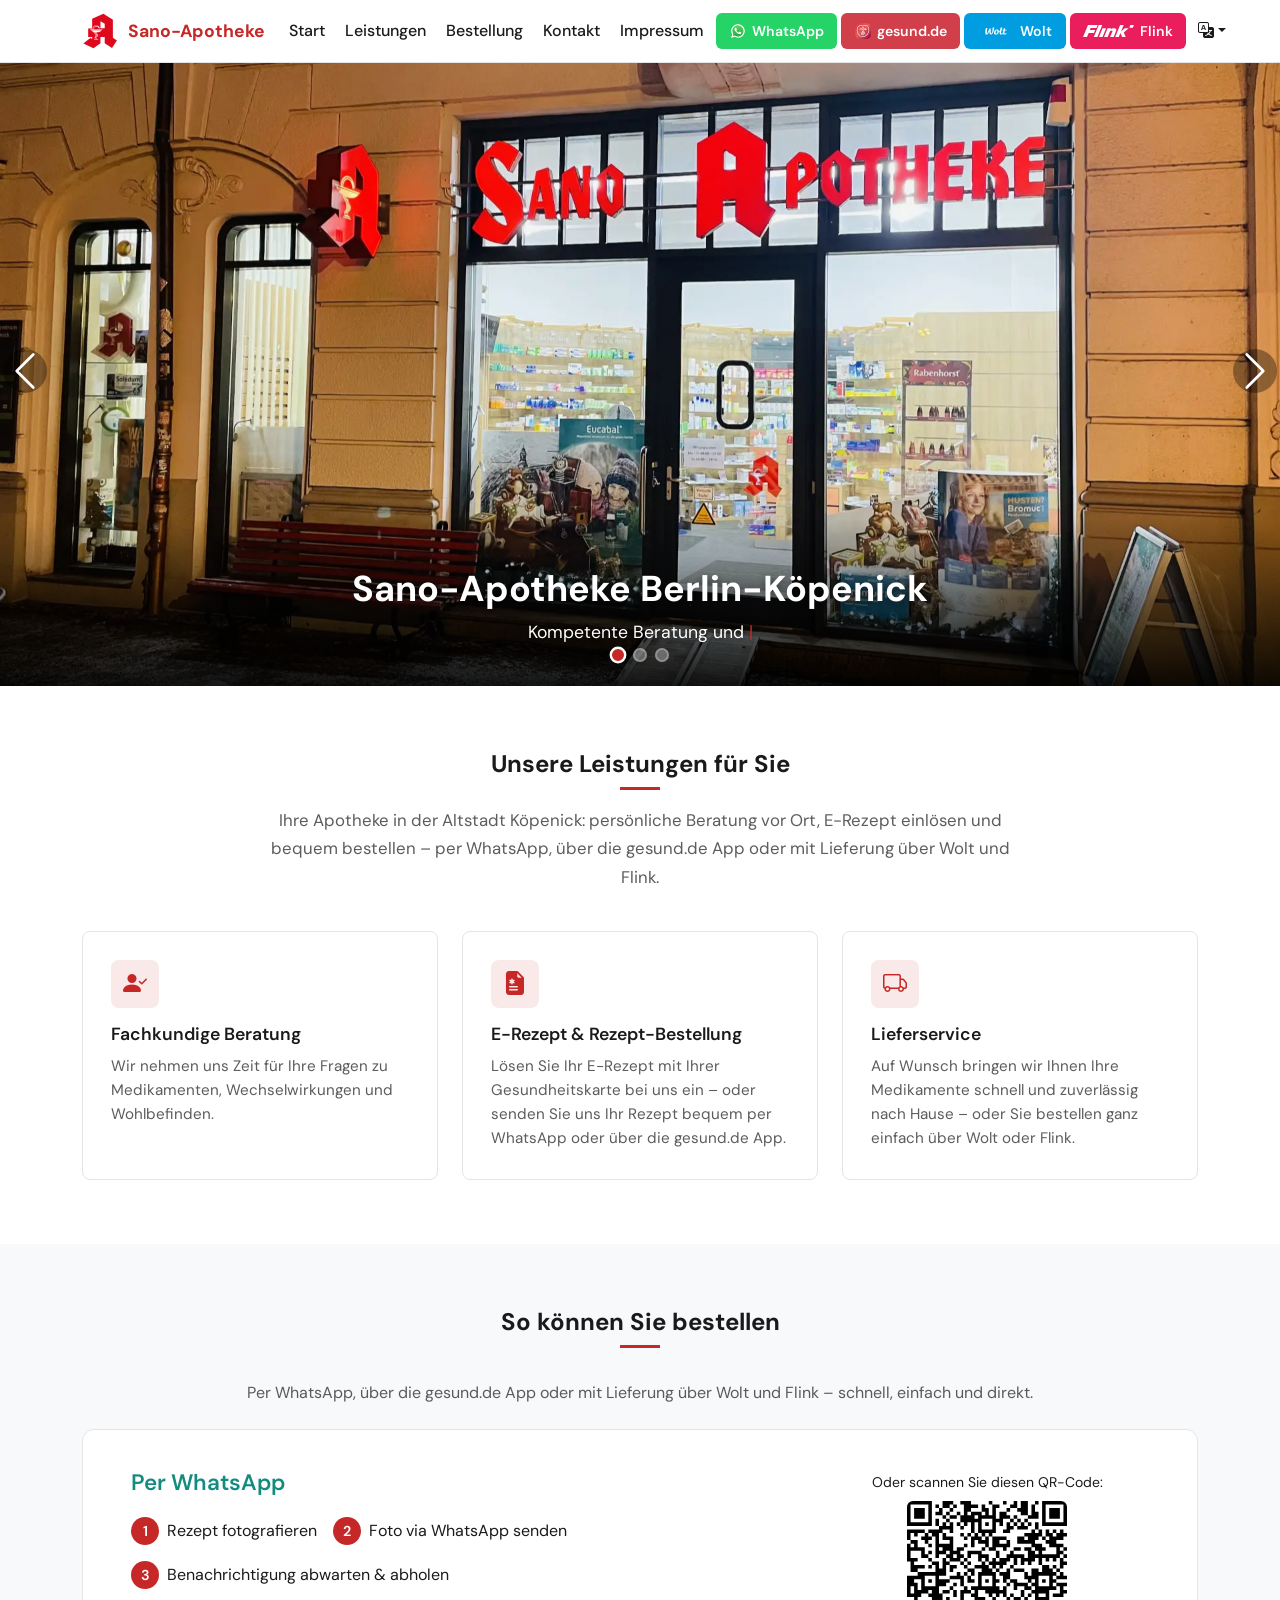
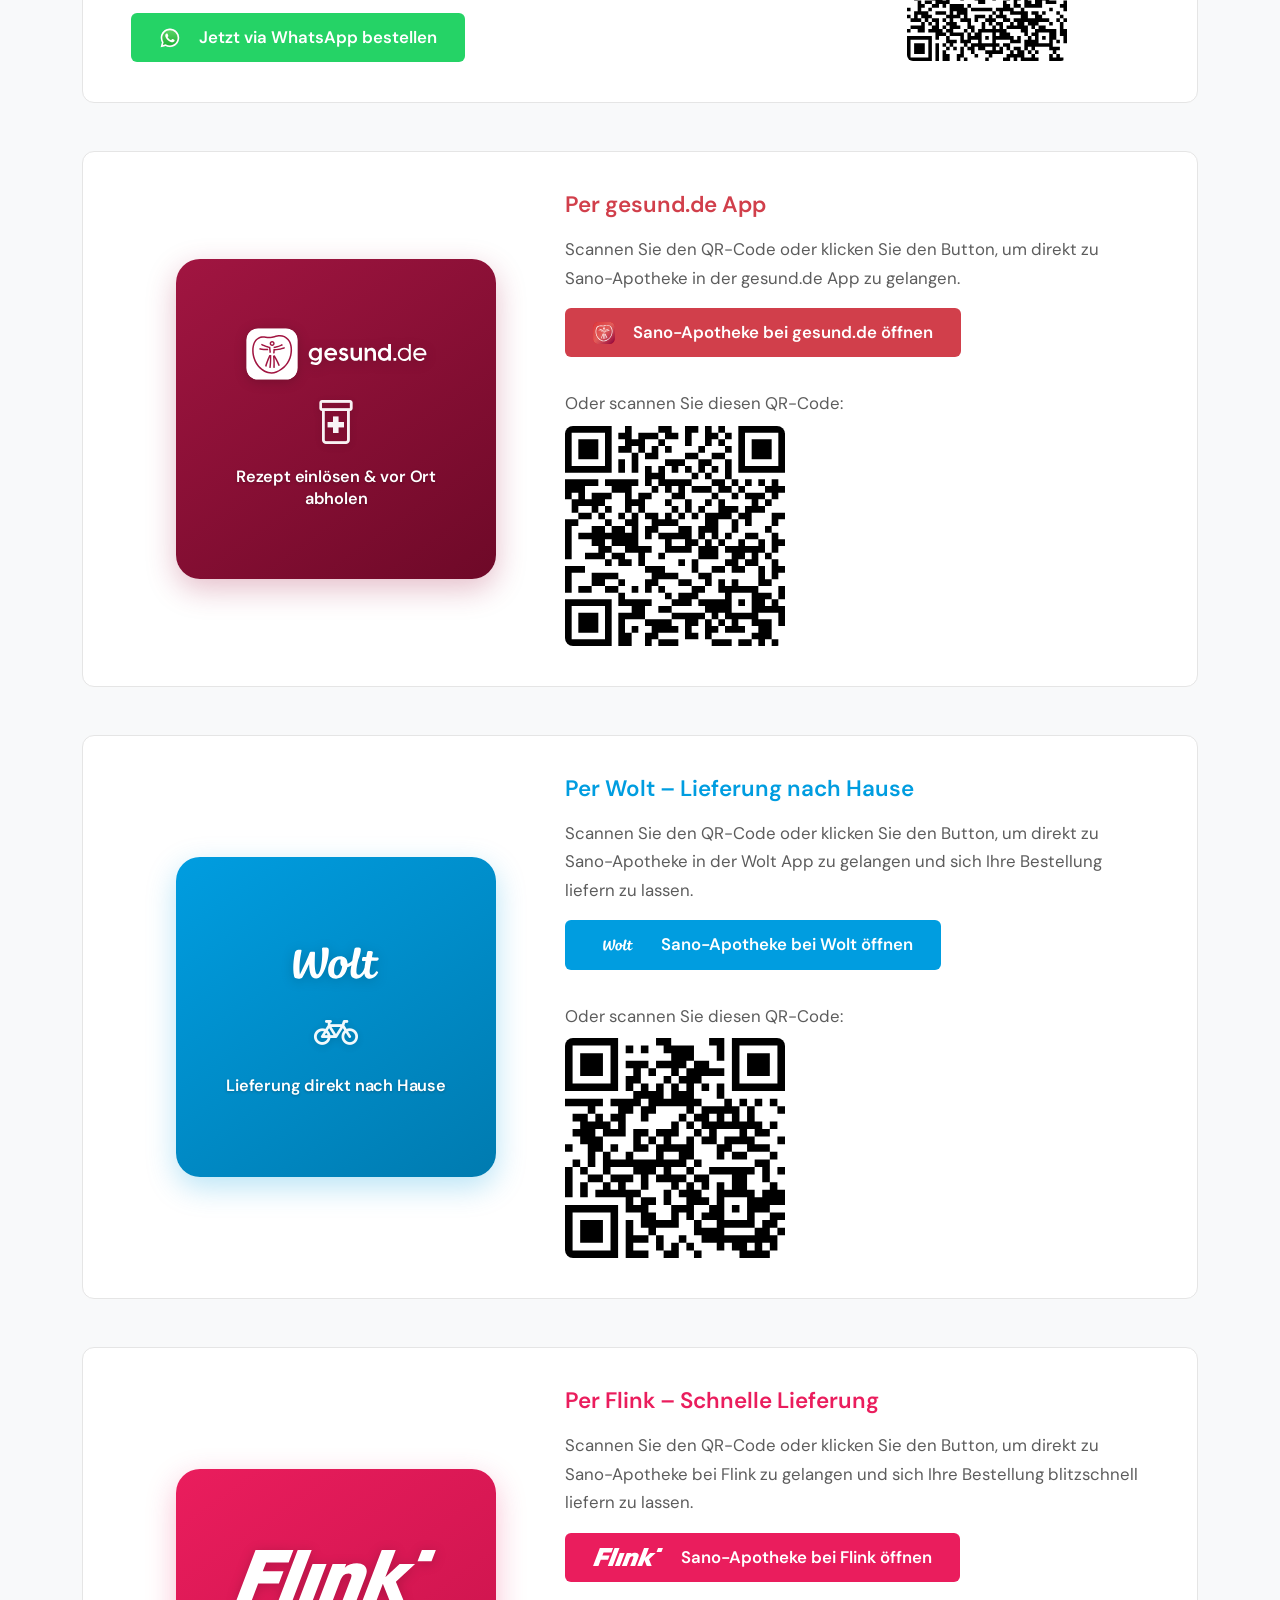
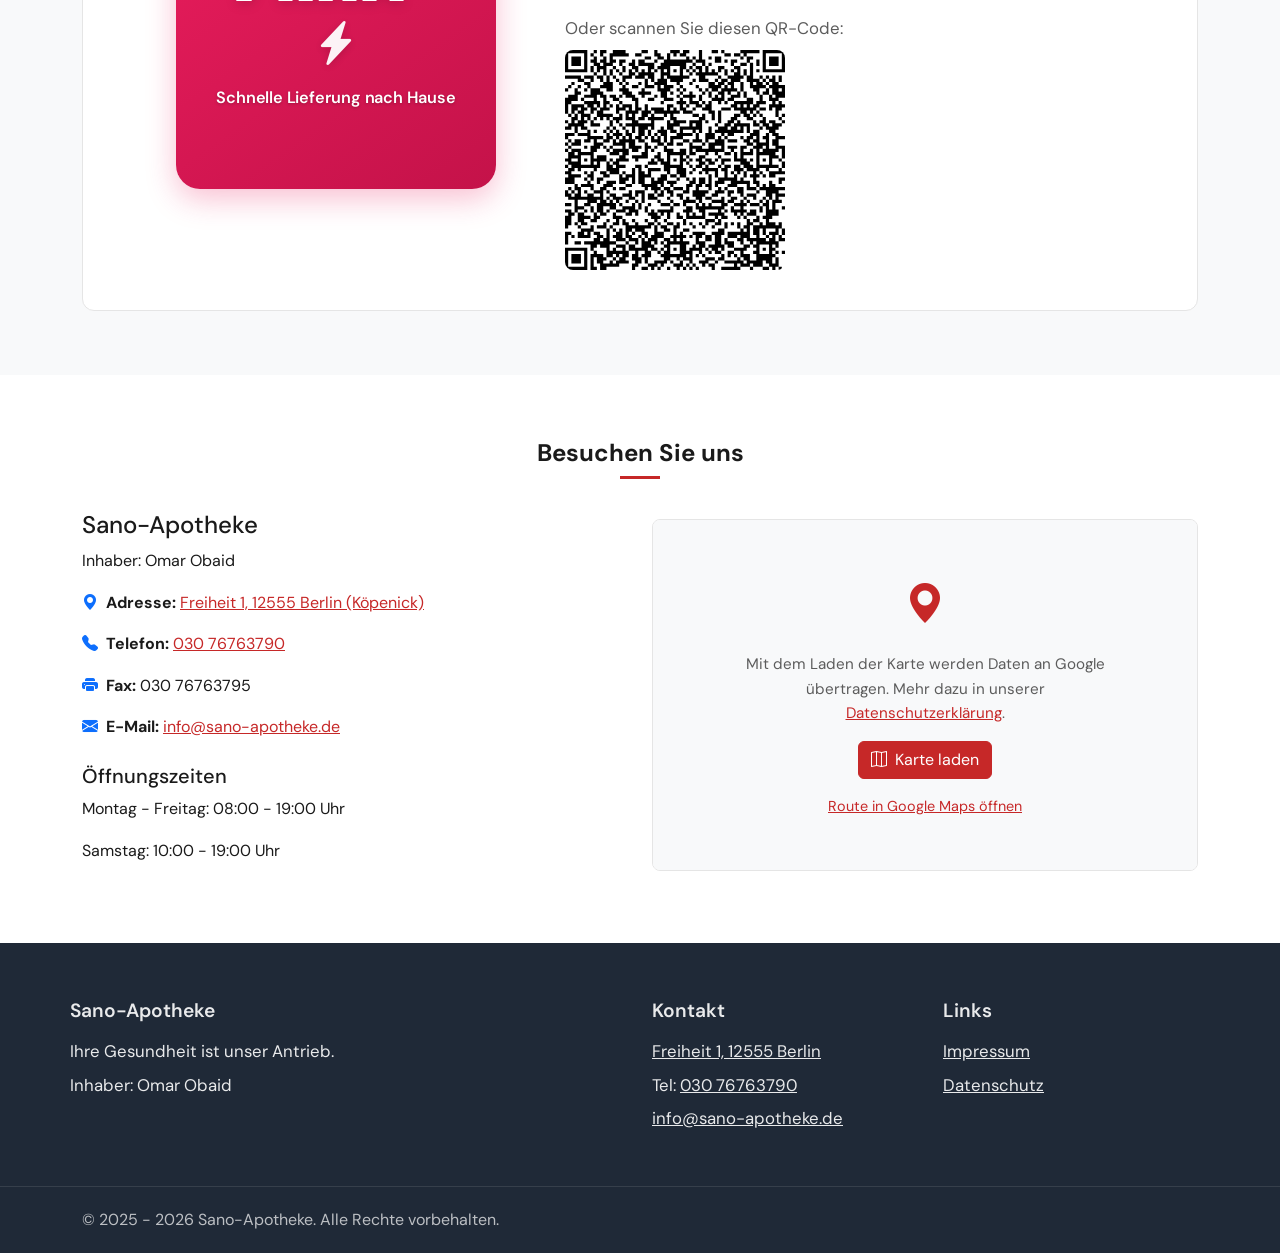
==== commit b9811c80: "UI & Buttons verbessern: offizielle Vektorlogos für Wolt, Flink, gesund.de & WhatsApp integrieren" ====
--- a/index.html
+++ b/index.html
@@ -99,22 +99,22 @@
                     <li class="nav-item"><a class="nav-link" href="impressum.html" data-lang="navImpressum">Impressum</a></li>
                     <li class="nav-item d-none d-lg-inline-block">
                         <a class="nav-link btn-nav btn-nav-whatsapp" href="https://wa.me/4915678732257" target="_blank" rel="noopener" aria-label="WhatsApp">
-                            <i class="bi bi-whatsapp"></i> <span class="d-none d-xl-inline" data-lang="navOrderWhatsApp">WhatsApp</span>
+                            <img src="./img/logos/whatsapp.svg" alt="" width="16" height="16" class="btn-nav-icon"> <span class="d-none d-xl-inline" data-lang="navOrderWhatsApp">WhatsApp</span>
                         </a>
                     </li>
                     <li class="nav-item d-none d-lg-inline-block">
                         <a class="nav-link btn-nav btn-nav-gesundde" href="https://gesund.de/qrcode/8fd8f5e8-db99-40c0-9544-91c1ebc2dbe9" target="_blank" rel="noopener" aria-label="gesund.de">
-                            <i class="bi bi-phone"></i> <span class="d-none d-xl-inline" data-lang="navOrderGesundde">gesund.de</span>
+                            <img src="./img/logos/gesundde.svg" alt="" width="16" height="16" class="btn-nav-icon"> <span class="d-none d-xl-inline" data-lang="navOrderGesundde">gesund.de</span>
                         </a>
                     </li>
                     <li class="nav-item d-none d-lg-inline-block">
                         <a class="nav-link btn-nav btn-nav-wolt" href="https://wolt.com/de/deu/berlin/venue/sano-apotheke" target="_blank" rel="noopener" aria-label="Wolt">
-                            <i class="bi bi-bicycle"></i> <span class="d-none d-xl-inline" data-lang="navOrderWolt">Wolt</span>
+                            <img src="./img/logos/wolt.svg" alt="Wolt" class="btn-nav-logo"> <span class="d-none d-xl-inline" data-lang="navOrderWolt">Wolt</span>
                         </a>
                     </li>
                     <li class="nav-item d-none d-lg-inline-block">
                         <a class="nav-link btn-nav btn-nav-flink" href="https://w8hu.adj.st/category/a3af67ae-939d-4589-a487-8403b11f6c8f?adj_t=1bcc653v&amp;adj_deep_link=goflink%3A%2F%2Fcategory%2Fa3af67ae-939d-4589-a487-8403b11f6c8f&amp;adj_campaign=DE_de_Pharmacy_Hub_Launch&amp;adj_fallback=https%3A%2F%2Fwww.goflink.com%2Fshop%2Fde-DE%2Fcategory%2Fa3af67ae-939d-4589-a487-8403b11f6c8f%3Futm_source%3Dhubflyering%26utm_medium%3Doffline%26utm_campaign%3DDE_de_Pharmacy_Hub_Launch" target="_blank" rel="noopener" aria-label="Flink">
-                            <i class="bi bi-lightning-charge-fill"></i> <span class="d-none d-xl-inline" data-lang="navOrderFlink">Flink</span>
+                            <img src="./img/logos/flink.svg" alt="Flink" class="btn-nav-logo"> <span class="d-none d-xl-inline" data-lang="navOrderFlink">Flink</span>
                         </a>
                     </li>
                     <li class="nav-item dropdown">
@@ -140,19 +140,19 @@
                 <i class="bi bi-telephone-fill"></i>
             </a>
             <a href="https://wa.me/4915678732257" target="_blank" rel="noopener" class="mobile-order-btn mobile-order-whatsapp">
-                <i class="bi bi-whatsapp"></i>
+                <img src="./img/logos/whatsapp.svg" alt="" width="20" height="20" class="mobile-brand-icon">
                 <span data-lang="navOrderWhatsApp">WhatsApp</span>
             </a>
             <a href="https://gesund.de/qrcode/8fd8f5e8-db99-40c0-9544-91c1ebc2dbe9" target="_blank" rel="noopener" class="mobile-order-btn mobile-order-gesundde">
-                <i class="bi bi-phone"></i>
+                <img src="./img/logos/gesundde.svg" alt="" width="20" height="20" class="mobile-brand-icon">
                 <span data-lang="navOrderGesundde">gesund.de</span>
             </a>
             <a href="https://wolt.com/de/deu/berlin/venue/sano-apotheke" target="_blank" rel="noopener" class="mobile-order-btn mobile-order-wolt">
-                <i class="bi bi-bicycle"></i>
+                <img src="./img/logos/wolt.svg" alt="Wolt" class="mobile-brand-logo">
                 <span data-lang="navOrderWolt">Wolt</span>
             </a>
             <a href="https://w8hu.adj.st/category/a3af67ae-939d-4589-a487-8403b11f6c8f?adj_t=1bcc653v&amp;adj_deep_link=goflink%3A%2F%2Fcategory%2Fa3af67ae-939d-4589-a487-8403b11f6c8f&amp;adj_campaign=DE_de_Pharmacy_Hub_Launch&amp;adj_fallback=https%3A%2F%2Fwww.goflink.com%2Fshop%2Fde-DE%2Fcategory%2Fa3af67ae-939d-4589-a487-8403b11f6c8f%3Futm_source%3Dhubflyering%26utm_medium%3Doffline%26utm_campaign%3DDE_de_Pharmacy_Hub_Launch" target="_blank" rel="noopener" class="mobile-order-btn mobile-order-flink">
-                <i class="bi bi-lightning-charge-fill"></i>
+                <img src="./img/logos/flink.svg" alt="Flink" class="mobile-brand-logo">
                 <span data-lang="navOrderFlink">Flink</span>
             </a>
         </div>
@@ -236,7 +236,7 @@
                                 <div class="order-step"><span class="step-num">3</span> <span data-lang="orderStep3">Benachrichtigung abwarten &amp; abholen</span></div>
                             </div>
                             <a href="https://wa.me/4915678732257?text=Hallo%2C%20ich%20m%C3%B6chte%20gern%20mein%20Rezept%20bei%20Ihnen%20einl%C3%B6sen.%20K%C3%B6nnten%20Sie%20mir%20bitte%20mitteilen%2C%20wann%20ich%20es%20abholen%20kann%3F" target="_blank" rel="noopener" class="btn btn-whatsapp btn-lg">
-                                <i class="bi bi-whatsapp me-2"></i><span data-lang="orderButton">Jetzt via WhatsApp bestellen</span>
+                                <img src="./img/logos/whatsapp.svg" alt="" width="22" height="22" class="btn-brand-icon me-2"><span data-lang="orderButton">Jetzt via WhatsApp bestellen</span>
                             </a>
                         </div>
                         <div class="col-lg-4 text-center mt-4 mt-lg-0 d-none d-lg-block">
@@ -249,15 +249,19 @@
                 <div class="gesundde-box animated-element" style="--animation-delay: 0.2s;">
                     <div class="row align-items-center">
                         <div class="col-lg-5 text-center mb-4 mb-lg-0">
-                            <a href="https://gesund.de/qrcode/8fd8f5e8-db99-40c0-9544-91c1ebc2dbe9" target="_blank" rel="noopener" class="gesundde-img-link">
-                                <img src="./img/Gesund%20de/600x1200_V1.webp" alt="gesund.de App – Sano-Apotheke als Stammapotheke wählen" class="gesundde-img" width="600" height="1200" loading="lazy" decoding="async">
+                            <a href="https://gesund.de/qrcode/8fd8f5e8-db99-40c0-9544-91c1ebc2dbe9" target="_blank" rel="noopener" class="brand-badge-link">
+                                <div class="brand-badge gesundde-badge">
+                                    <img src="./img/logos/gesundde_wordmark.svg" alt="gesund.de" class="brand-badge-logo" width="190" height="52">
+                                    <i class="bi bi-prescription2 brand-badge-icon"></i>
+                                    <span class="brand-badge-text" data-lang="orderGesunddeBadge">Rezept einlösen &amp; vor Ort abholen</span>
+                                </div>
                             </a>
                         </div>
                         <div class="col-lg-7">
                             <h3 data-lang="orderGesunddeTitle">Per gesund.de App</h3>
                             <p data-lang="orderGesunddeText">Scannen Sie den QR-Code oder klicken Sie den Button, um direkt zu Sano-Apotheke in der gesund.de App zu gelangen.</p>
                             <a href="https://gesund.de/qrcode/8fd8f5e8-db99-40c0-9544-91c1ebc2dbe9" target="_blank" rel="noopener" class="btn btn-gesundde btn-lg mb-3">
-                                <i class="bi bi-phone me-2"></i><span data-lang="orderGesunddeButton">Sano-Apotheke bei gesund.de öffnen</span>
+                                <img src="./img/logos/gesundde.svg" alt="" width="22" height="22" class="btn-brand-icon me-2"><span data-lang="orderGesunddeButton">Sano-Apotheke bei gesund.de öffnen</span>
                             </a>
                             <div class="mt-3 d-none d-lg-block">
                                 <p class="small mb-2" data-lang="orderQrTitle">Oder scannen Sie diesen QR-Code:</p>
@@ -270,11 +274,11 @@
                 <div class="wolt-box animated-element" style="--animation-delay: 0.3s;">
                     <div class="row align-items-center">
                         <div class="col-lg-5 text-center mb-4 mb-lg-0">
-                            <a href="https://wolt.com/de/deu/berlin/venue/sano-apotheke" target="_blank" rel="noopener" class="wolt-img-link">
-                                <div class="wolt-badge">
-                                    <span class="wolt-logo">Wolt</span>
-                                    <i class="bi bi-bicycle wolt-badge-icon"></i>
-                                    <span class="wolt-badge-text" data-lang="orderWoltBadge">Lieferung direkt nach Hause</span>
+                            <a href="https://wolt.com/de/deu/berlin/venue/sano-apotheke" target="_blank" rel="noopener" class="brand-badge-link">
+                                <div class="brand-badge wolt-badge">
+                                    <img src="./img/logos/wolt.svg" alt="Wolt" class="brand-badge-logo" width="180" height="50">
+                                    <i class="bi bi-bicycle brand-badge-icon"></i>
+                                    <span class="brand-badge-text" data-lang="orderWoltBadge">Lieferung direkt nach Hause</span>
                                 </div>
                             </a>
                         </div>
@@ -282,7 +286,7 @@
                             <h3 data-lang="orderWoltTitle">Per Wolt – Lieferung nach Hause</h3>
                             <p data-lang="orderWoltText">Scannen Sie den QR-Code oder klicken Sie den Button, um direkt zu Sano-Apotheke in der Wolt App zu gelangen und sich Ihre Bestellung liefern zu lassen.</p>
                             <a href="https://wolt.com/de/deu/berlin/venue/sano-apotheke" target="_blank" rel="noopener" class="btn btn-wolt btn-lg mb-3">
-                                <i class="bi bi-bicycle me-2"></i><span data-lang="orderWoltButton">Sano-Apotheke bei Wolt öffnen</span>
+                                <img src="./img/logos/wolt.svg" alt="" height="18" class="btn-brand-icon me-2"><span data-lang="orderWoltButton">Sano-Apotheke bei Wolt öffnen</span>
                             </a>
                             <div class="mt-3 d-none d-lg-block">
                                 <p class="small mb-2" data-lang="orderQrTitle">Oder scannen Sie diesen QR-Code:</p>
@@ -295,11 +299,11 @@
                 <div class="flink-box animated-element" style="--animation-delay: 0.4s;">
                     <div class="row align-items-center">
                         <div class="col-lg-5 text-center mb-4 mb-lg-0">
-                            <a href="https://w8hu.adj.st/category/a3af67ae-939d-4589-a487-8403b11f6c8f?adj_t=1bcc653v&amp;adj_deep_link=goflink%3A%2F%2Fcategory%2Fa3af67ae-939d-4589-a487-8403b11f6c8f&amp;adj_campaign=DE_de_Pharmacy_Hub_Launch&amp;adj_fallback=https%3A%2F%2Fwww.goflink.com%2Fshop%2Fde-DE%2Fcategory%2Fa3af67ae-939d-4589-a487-8403b11f6c8f%3Futm_source%3Dhubflyering%26utm_medium%3Doffline%26utm_campaign%3DDE_de_Pharmacy_Hub_Launch" target="_blank" rel="noopener" class="flink-img-link">
-                                <div class="flink-badge">
-                                    <span class="flink-logo">Flink</span>
-                                    <i class="bi bi-lightning-charge-fill flink-badge-icon"></i>
-                                    <span class="flink-badge-text" data-lang="orderFlinkBadge">Schnelle Lieferung nach Hause</span>
+                            <a href="https://w8hu.adj.st/category/a3af67ae-939d-4589-a487-8403b11f6c8f?adj_t=1bcc653v&amp;adj_deep_link=goflink%3A%2F%2Fcategory%2Fa3af67ae-939d-4589-a487-8403b11f6c8f&amp;adj_campaign=DE_de_Pharmacy_Hub_Launch&amp;adj_fallback=https%3A%2F%2Fwww.goflink.com%2Fshop%2Fde-DE%2Fcategory%2Fa3af67ae-939d-4589-a487-8403b11f6c8f%3Futm_source%3Dhubflyering%26utm_medium%3Doffline%26utm_campaign%3DDE_de_Pharmacy_Hub_Launch" target="_blank" rel="noopener" class="brand-badge-link">
+                                <div class="brand-badge flink-badge">
+                                    <img src="./img/logos/flink.svg" alt="Flink" class="brand-badge-logo" width="180" height="46">
+                                    <i class="bi bi-lightning-charge-fill brand-badge-icon"></i>
+                                    <span class="brand-badge-text" data-lang="orderFlinkBadge">Schnelle Lieferung nach Hause</span>
                                 </div>
                             </a>
                         </div>
@@ -307,7 +311,7 @@
                             <h3 data-lang="orderFlinkTitle">Per Flink – Schnelle Lieferung</h3>
                             <p data-lang="orderFlinkText">Scannen Sie den QR-Code oder klicken Sie den Button, um direkt zu Sano-Apotheke bei Flink zu gelangen und sich Ihre Bestellung blitzschnell liefern zu lassen.</p>
                             <a href="https://w8hu.adj.st/category/a3af67ae-939d-4589-a487-8403b11f6c8f?adj_t=1bcc653v&amp;adj_deep_link=goflink%3A%2F%2Fcategory%2Fa3af67ae-939d-4589-a487-8403b11f6c8f&amp;adj_campaign=DE_de_Pharmacy_Hub_Launch&amp;adj_fallback=https%3A%2F%2Fwww.goflink.com%2Fshop%2Fde-DE%2Fcategory%2Fa3af67ae-939d-4589-a487-8403b11f6c8f%3Futm_source%3Dhubflyering%26utm_medium%3Doffline%26utm_campaign%3DDE_de_Pharmacy_Hub_Launch" target="_blank" rel="noopener" class="btn btn-flink btn-lg mb-3">
-                                <i class="bi bi-lightning-charge-fill me-2"></i><span data-lang="orderFlinkButton">Sano-Apotheke bei Flink öffnen</span>
+                                <img src="./img/logos/flink.svg" alt="" height="18" class="btn-brand-icon me-2"><span data-lang="orderFlinkButton">Sano-Apotheke bei Flink öffnen</span>
                             </a>
                             <div class="mt-3 d-none d-lg-block">
                                 <p class="small mb-2" data-lang="orderQrTitle">Oder scannen Sie diesen QR-Code:</p>
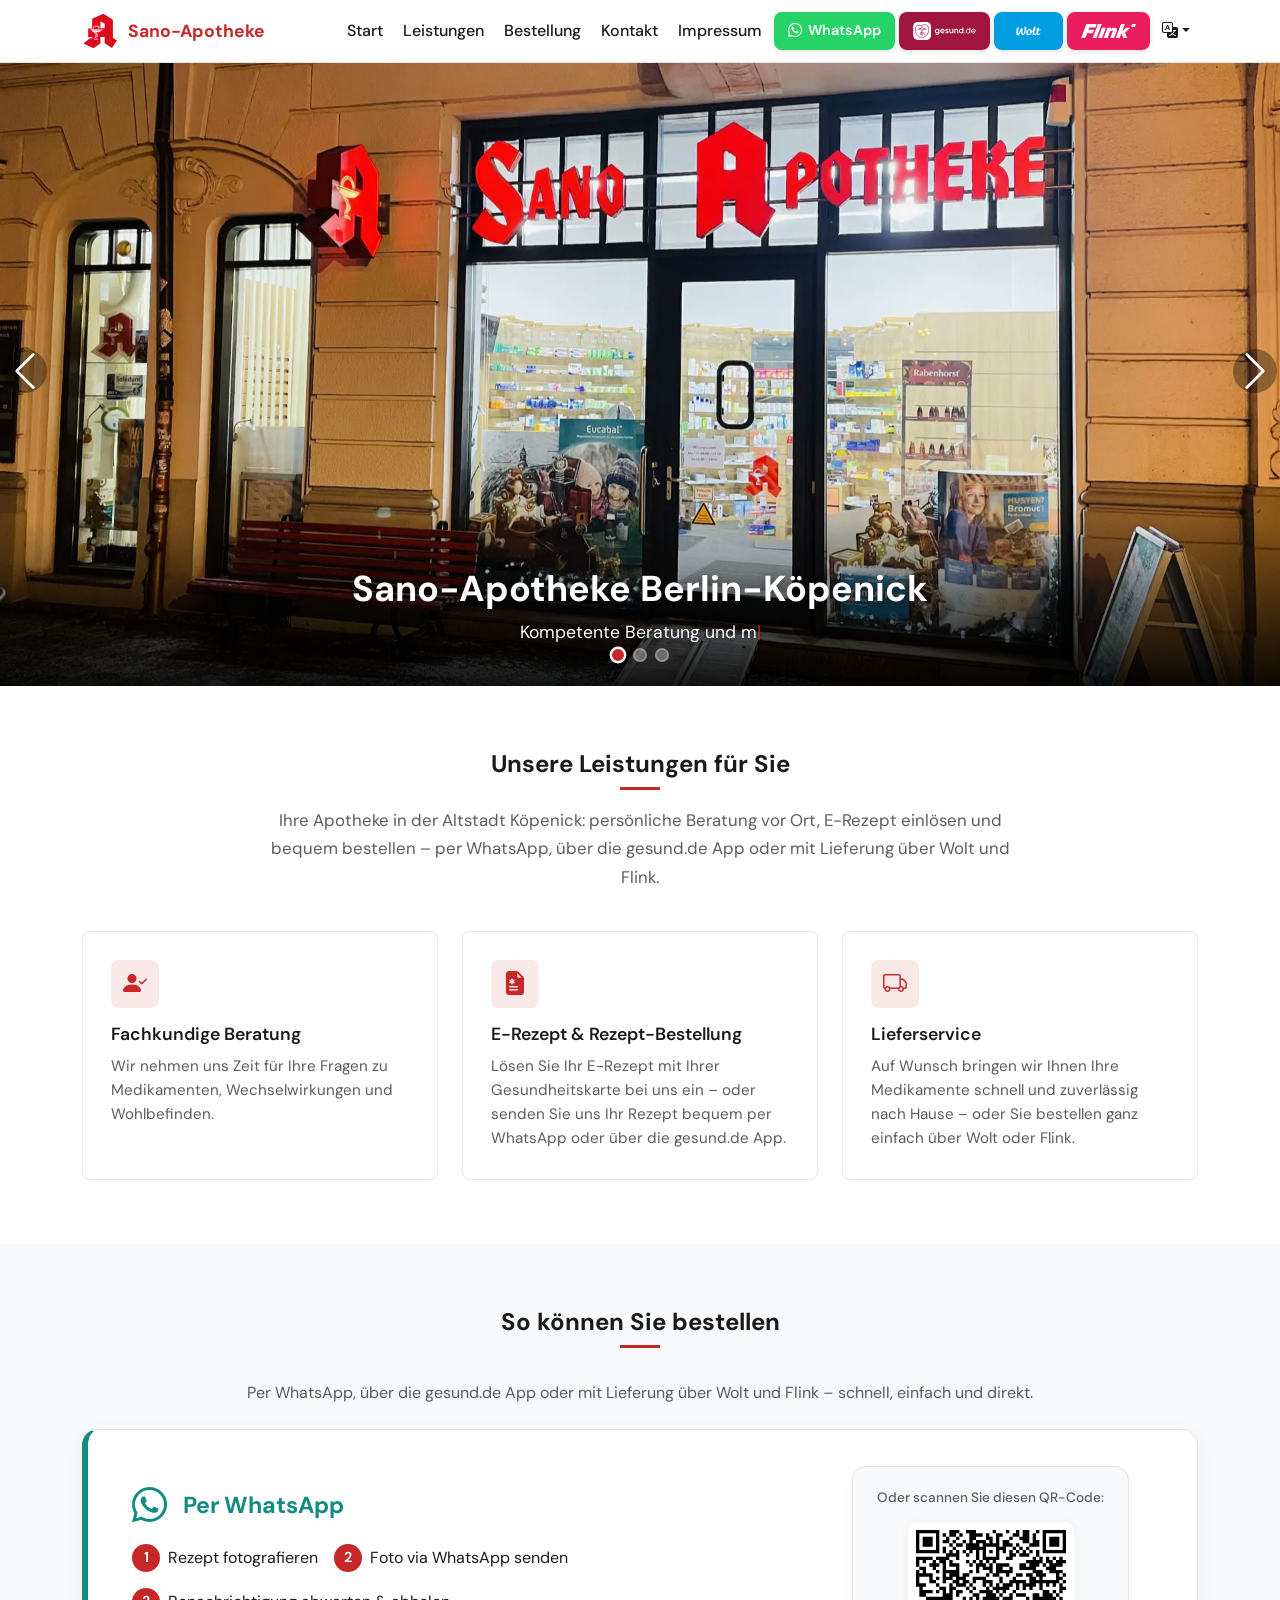
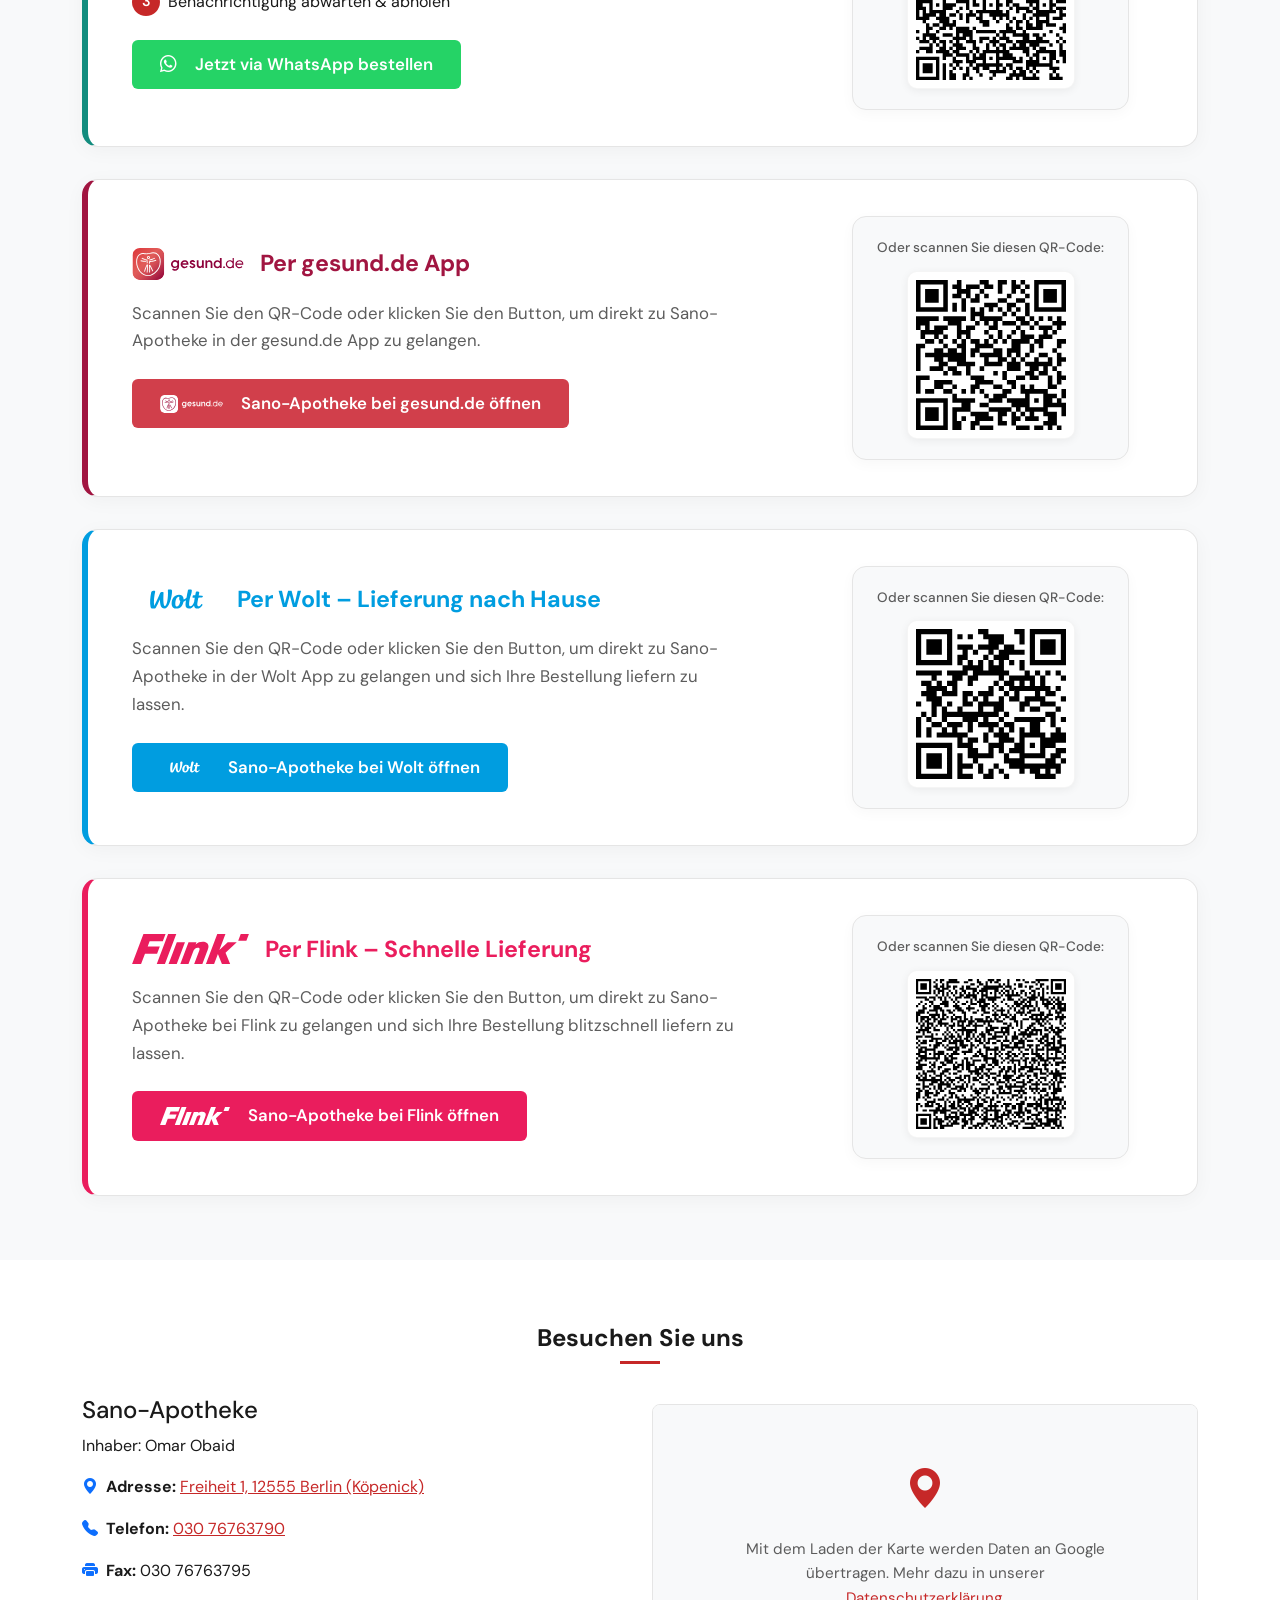
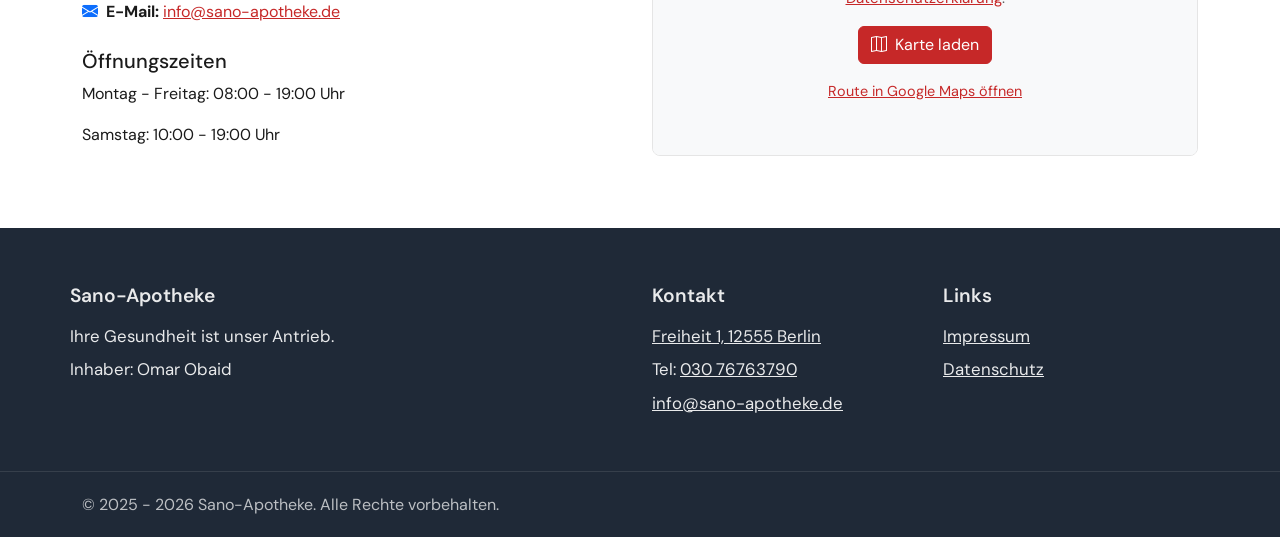
==== commit 7d8e7fa4: "feat(ui): redesign order channel cards and unify brand buttons - Replace clunky square badges with u" ====
--- a/index.html
+++ b/index.html
@@ -28,7 +28,7 @@
     <link rel="stylesheet" href="./vendor/bootstrap/bootstrap.min.css">
     <link rel="stylesheet" href="./vendor/bootstrap-icons/bootstrap-icons.min.css">
     <link rel="icon" type="image/svg+xml" href="./img/logos/Deutsche_Apotheke_Logo.svg">
-    <link rel="stylesheet" href="style.css">
+    <link rel="stylesheet" href="style.css?v=5">
 
     <!-- Strukturierte Daten für Google (lokale Suche / Maps) -->
     <script type="application/ld+json">
@@ -99,22 +99,22 @@
                     <li class="nav-item"><a class="nav-link" href="impressum.html" data-lang="navImpressum">Impressum</a></li>
                     <li class="nav-item d-none d-lg-inline-block">
                         <a class="nav-link btn-nav btn-nav-whatsapp" href="https://wa.me/4915678732257" target="_blank" rel="noopener" aria-label="WhatsApp">
-                            <img src="./img/logos/whatsapp.svg" alt="" width="16" height="16" class="btn-nav-icon"> <span class="d-none d-xl-inline" data-lang="navOrderWhatsApp">WhatsApp</span>
+                            <i class="bi bi-whatsapp"></i> <span class="d-none d-xl-inline" data-lang="navOrderWhatsApp">WhatsApp</span>
                         </a>
                     </li>
                     <li class="nav-item d-none d-lg-inline-block">
                         <a class="nav-link btn-nav btn-nav-gesundde" href="https://gesund.de/qrcode/8fd8f5e8-db99-40c0-9544-91c1ebc2dbe9" target="_blank" rel="noopener" aria-label="gesund.de">
-                            <img src="./img/logos/gesundde.svg" alt="" width="16" height="16" class="btn-nav-icon"> <span class="d-none d-xl-inline" data-lang="navOrderGesundde">gesund.de</span>
+                            <img src="./img/logos/gesundde_wordmark.svg" alt="gesund.de" class="btn-nav-logo btn-nav-logo-gesund">
                         </a>
                     </li>
                     <li class="nav-item d-none d-lg-inline-block">
                         <a class="nav-link btn-nav btn-nav-wolt" href="https://wolt.com/de/deu/berlin/venue/sano-apotheke" target="_blank" rel="noopener" aria-label="Wolt">
-                            <img src="./img/logos/wolt.svg" alt="Wolt" class="btn-nav-logo"> <span class="d-none d-xl-inline" data-lang="navOrderWolt">Wolt</span>
+                            <img src="./img/logos/wolt.svg" alt="Wolt" class="btn-nav-logo btn-nav-logo-wolt">
                         </a>
                     </li>
                     <li class="nav-item d-none d-lg-inline-block">
                         <a class="nav-link btn-nav btn-nav-flink" href="https://w8hu.adj.st/category/a3af67ae-939d-4589-a487-8403b11f6c8f?adj_t=1bcc653v&amp;adj_deep_link=goflink%3A%2F%2Fcategory%2Fa3af67ae-939d-4589-a487-8403b11f6c8f&amp;adj_campaign=DE_de_Pharmacy_Hub_Launch&amp;adj_fallback=https%3A%2F%2Fwww.goflink.com%2Fshop%2Fde-DE%2Fcategory%2Fa3af67ae-939d-4589-a487-8403b11f6c8f%3Futm_source%3Dhubflyering%26utm_medium%3Doffline%26utm_campaign%3DDE_de_Pharmacy_Hub_Launch" target="_blank" rel="noopener" aria-label="Flink">
-                            <img src="./img/logos/flink.svg" alt="Flink" class="btn-nav-logo"> <span class="d-none d-xl-inline" data-lang="navOrderFlink">Flink</span>
+                            <img src="./img/logos/flink.svg" alt="Flink" class="btn-nav-logo btn-nav-logo-flink">
                         </a>
                     </li>
                     <li class="nav-item dropdown">
@@ -139,21 +139,17 @@
             <a href="tel:+493076763790" class="mobile-order-btn mobile-order-call" aria-label="Anrufen: 030 76763790">
                 <i class="bi bi-telephone-fill"></i>
             </a>
-            <a href="https://wa.me/4915678732257" target="_blank" rel="noopener" class="mobile-order-btn mobile-order-whatsapp">
-                <img src="./img/logos/whatsapp.svg" alt="" width="20" height="20" class="mobile-brand-icon">
-                <span data-lang="navOrderWhatsApp">WhatsApp</span>
-            </a>
-            <a href="https://gesund.de/qrcode/8fd8f5e8-db99-40c0-9544-91c1ebc2dbe9" target="_blank" rel="noopener" class="mobile-order-btn mobile-order-gesundde">
-                <img src="./img/logos/gesundde.svg" alt="" width="20" height="20" class="mobile-brand-icon">
-                <span data-lang="navOrderGesundde">gesund.de</span>
-            </a>
-            <a href="https://wolt.com/de/deu/berlin/venue/sano-apotheke" target="_blank" rel="noopener" class="mobile-order-btn mobile-order-wolt">
-                <img src="./img/logos/wolt.svg" alt="Wolt" class="mobile-brand-logo">
-                <span data-lang="navOrderWolt">Wolt</span>
-            </a>
-            <a href="https://w8hu.adj.st/category/a3af67ae-939d-4589-a487-8403b11f6c8f?adj_t=1bcc653v&amp;adj_deep_link=goflink%3A%2F%2Fcategory%2Fa3af67ae-939d-4589-a487-8403b11f6c8f&amp;adj_campaign=DE_de_Pharmacy_Hub_Launch&amp;adj_fallback=https%3A%2F%2Fwww.goflink.com%2Fshop%2Fde-DE%2Fcategory%2Fa3af67ae-939d-4589-a487-8403b11f6c8f%3Futm_source%3Dhubflyering%26utm_medium%3Doffline%26utm_campaign%3DDE_de_Pharmacy_Hub_Launch" target="_blank" rel="noopener" class="mobile-order-btn mobile-order-flink">
-                <img src="./img/logos/flink.svg" alt="Flink" class="mobile-brand-logo">
-                <span data-lang="navOrderFlink">Flink</span>
+            <a href="https://wa.me/4915678732257" target="_blank" rel="noopener" class="mobile-order-btn mobile-order-whatsapp" aria-label="WhatsApp">
+                <i class="bi bi-whatsapp"></i>
+            </a>
+            <a href="https://gesund.de/qrcode/8fd8f5e8-db99-40c0-9544-91c1ebc2dbe9" target="_blank" rel="noopener" class="mobile-order-btn mobile-order-gesundde" aria-label="gesund.de">
+                <img src="./img/logos/gesundde_wordmark.svg" alt="gesund.de" class="mobile-brand-logo mobile-brand-logo-gesund">
+            </a>
+            <a href="https://wolt.com/de/deu/berlin/venue/sano-apotheke" target="_blank" rel="noopener" class="mobile-order-btn mobile-order-wolt" aria-label="Wolt">
+                <img src="./img/logos/wolt.svg" alt="Wolt" class="mobile-brand-logo mobile-brand-logo-wolt">
+            </a>
+            <a href="https://w8hu.adj.st/category/a3af67ae-939d-4589-a487-8403b11f6c8f?adj_t=1bcc653v&amp;adj_deep_link=goflink%3A%2F%2Fcategory%2Fa3af67ae-939d-4589-a487-8403b11f6c8f&amp;adj_campaign=DE_de_Pharmacy_Hub_Launch&amp;adj_fallback=https%3A%2F%2Fwww.goflink.com%2Fshop%2Fde-DE%2Fcategory%2Fa3af67ae-939d-4589-a487-8403b11f6c8f%3Futm_source%3Dhubflyering%26utm_medium%3Doffline%26utm_campaign%3DDE_de_Pharmacy_Hub_Launch" target="_blank" rel="noopener" class="mobile-order-btn mobile-order-flink" aria-label="Flink">
+                <img src="./img/logos/flink.svg" alt="Flink" class="mobile-brand-logo mobile-brand-logo-flink">
             </a>
         </div>
     </div>
@@ -227,45 +223,50 @@
                 <p class="text-center text-muted mb-4 animated-element" data-lang="orderSubtitle">Per WhatsApp, über die gesund.de App oder mit Lieferung über Wolt und Flink – schnell, einfach und direkt.</p>
 
                 <div class="order-box whatsapp-box animated-element" style="--animation-delay: 0.1s;">
-                    <div class="row align-items-center justify-content-center">
+                    <div class="row align-items-center">
                         <div class="col-lg-8">
-                            <h3 data-lang="orderWhatsAppTitle">Per WhatsApp</h3>
+                            <div class="channel-brand-row">
+                                <i class="bi bi-whatsapp channel-brand-icon"></i>
+                                <h3 class="channel-title" data-lang="orderWhatsAppTitle">Per WhatsApp</h3>
+                            </div>
                             <div class="order-steps mb-4">
                                 <div class="order-step"><span class="step-num">1</span> <span data-lang="orderStep1">Rezept fotografieren</span></div>
                                 <div class="order-step"><span class="step-num">2</span> <span data-lang="orderStep2">Foto via WhatsApp senden</span></div>
                                 <div class="order-step"><span class="step-num">3</span> <span data-lang="orderStep3">Benachrichtigung abwarten &amp; abholen</span></div>
                             </div>
                             <a href="https://wa.me/4915678732257?text=Hallo%2C%20ich%20m%C3%B6chte%20gern%20mein%20Rezept%20bei%20Ihnen%20einl%C3%B6sen.%20K%C3%B6nnten%20Sie%20mir%20bitte%20mitteilen%2C%20wann%20ich%20es%20abholen%20kann%3F" target="_blank" rel="noopener" class="btn btn-whatsapp btn-lg">
-                                <img src="./img/logos/whatsapp.svg" alt="" width="22" height="22" class="btn-brand-icon me-2"><span data-lang="orderButton">Jetzt via WhatsApp bestellen</span>
+                                <i class="bi bi-whatsapp me-2"></i><span data-lang="orderButton">Jetzt via WhatsApp bestellen</span>
                             </a>
                         </div>
                         <div class="col-lg-4 text-center mt-4 mt-lg-0 d-none d-lg-block">
-                            <p class="small mb-2" data-lang="orderQrTitle">Oder scannen Sie diesen QR-Code:</p>
-                            <img src="./img/qr/whatsapp.svg" alt="QR-Code: Rezept per WhatsApp an die Sano-Apotheke senden" class="qr-img" width="160" height="160" loading="lazy">
+                            <div class="channel-qr-wrapper">
+                                <p class="channel-qr-title" data-lang="orderQrTitle">Oder scannen Sie diesen QR-Code:</p>
+                                <div class="channel-qr-frame">
+                                    <img src="./img/qr/whatsapp.svg" alt="QR-Code: Rezept per WhatsApp an die Sano-Apotheke senden" class="channel-qr-img" width="160" height="160" loading="lazy">
+                                </div>
+                            </div>
                         </div>
                     </div>
                 </div>
 
                 <div class="gesundde-box animated-element" style="--animation-delay: 0.2s;">
                     <div class="row align-items-center">
-                        <div class="col-lg-5 text-center mb-4 mb-lg-0">
-                            <a href="https://gesund.de/qrcode/8fd8f5e8-db99-40c0-9544-91c1ebc2dbe9" target="_blank" rel="noopener" class="brand-badge-link">
-                                <div class="brand-badge gesundde-badge">
-                                    <img src="./img/logos/gesundde_wordmark.svg" alt="gesund.de" class="brand-badge-logo" width="190" height="52">
-                                    <i class="bi bi-prescription2 brand-badge-icon"></i>
-                                    <span class="brand-badge-text" data-lang="orderGesunddeBadge">Rezept einlösen &amp; vor Ort abholen</span>
+                        <div class="col-lg-8">
+                            <div class="channel-brand-row">
+                                <img src="./img/logos/gesundde_colored.svg" alt="gesund.de" class="channel-brand-logo channel-brand-logo-gesundde">
+                                <h3 class="channel-title" data-lang="orderGesunddeTitle">Per gesund.de App</h3>
+                            </div>
+                            <p class="channel-desc" data-lang="orderGesunddeText">Scannen Sie den QR-Code oder klicken Sie den Button, um direkt zu Sano-Apotheke in der gesund.de App zu gelangen.</p>
+                            <a href="https://gesund.de/qrcode/8fd8f5e8-db99-40c0-9544-91c1ebc2dbe9" target="_blank" rel="noopener" class="btn btn-gesundde btn-lg">
+                                <img src="./img/logos/gesundde_wordmark.svg" alt="gesund.de" class="btn-brand-logo-inline me-2"><span data-lang="orderGesunddeButton">Sano-Apotheke bei gesund.de öffnen</span>
+                            </a>
+                        </div>
+                        <div class="col-lg-4 text-center mt-4 mt-lg-0 d-none d-lg-block">
+                            <div class="channel-qr-wrapper">
+                                <p class="channel-qr-title" data-lang="orderQrTitle">Oder scannen Sie diesen QR-Code:</p>
+                                <div class="channel-qr-frame">
+                                    <img src="./img/qr/gesundde.svg" alt="QR-Code: Sano-Apotheke in der gesund.de App öffnen" class="channel-qr-img" width="160" height="160" loading="lazy">
                                 </div>
-                            </a>
-                        </div>
-                        <div class="col-lg-7">
-                            <h3 data-lang="orderGesunddeTitle">Per gesund.de App</h3>
-                            <p data-lang="orderGesunddeText">Scannen Sie den QR-Code oder klicken Sie den Button, um direkt zu Sano-Apotheke in der gesund.de App zu gelangen.</p>
-                            <a href="https://gesund.de/qrcode/8fd8f5e8-db99-40c0-9544-91c1ebc2dbe9" target="_blank" rel="noopener" class="btn btn-gesundde btn-lg mb-3">
-                                <img src="./img/logos/gesundde.svg" alt="" width="22" height="22" class="btn-brand-icon me-2"><span data-lang="orderGesunddeButton">Sano-Apotheke bei gesund.de öffnen</span>
-                            </a>
-                            <div class="mt-3 d-none d-lg-block">
-                                <p class="small mb-2" data-lang="orderQrTitle">Oder scannen Sie diesen QR-Code:</p>
-                                <img src="./img/qr/gesundde.svg" alt="QR-Code: Sano-Apotheke in der gesund.de App öffnen" class="gesundde-qr-img" width="220" height="220" loading="lazy">
                             </div>
                         </div>
                     </div>
@@ -273,24 +274,22 @@
 
                 <div class="wolt-box animated-element" style="--animation-delay: 0.3s;">
                     <div class="row align-items-center">
-                        <div class="col-lg-5 text-center mb-4 mb-lg-0">
-                            <a href="https://wolt.com/de/deu/berlin/venue/sano-apotheke" target="_blank" rel="noopener" class="brand-badge-link">
-                                <div class="brand-badge wolt-badge">
-                                    <img src="./img/logos/wolt.svg" alt="Wolt" class="brand-badge-logo" width="180" height="50">
-                                    <i class="bi bi-bicycle brand-badge-icon"></i>
-                                    <span class="brand-badge-text" data-lang="orderWoltBadge">Lieferung direkt nach Hause</span>
+                        <div class="col-lg-8">
+                            <div class="channel-brand-row">
+                                <img src="./img/logos/wolt-blue.svg" alt="Wolt" class="channel-brand-logo channel-brand-logo-wolt">
+                                <h3 class="channel-title" data-lang="orderWoltTitle">Per Wolt – Lieferung nach Hause</h3>
+                            </div>
+                            <p class="channel-desc" data-lang="orderWoltText">Scannen Sie den QR-Code oder klicken Sie den Button, um direkt zu Sano-Apotheke in der Wolt App zu gelangen und sich Ihre Bestellung liefern zu lassen.</p>
+                            <a href="https://wolt.com/de/deu/berlin/venue/sano-apotheke" target="_blank" rel="noopener" class="btn btn-wolt btn-lg">
+                                <img src="./img/logos/wolt.svg" alt="Wolt" class="btn-brand-logo-inline me-2"><span data-lang="orderWoltButton">Sano-Apotheke bei Wolt öffnen</span>
+                            </a>
+                        </div>
+                        <div class="col-lg-4 text-center mt-4 mt-lg-0 d-none d-lg-block">
+                            <div class="channel-qr-wrapper">
+                                <p class="channel-qr-title" data-lang="orderQrTitle">Oder scannen Sie diesen QR-Code:</p>
+                                <div class="channel-qr-frame">
+                                    <img src="./img/qr/wolt.svg" alt="QR-Code: Sano-Apotheke bei Wolt öffnen" class="channel-qr-img" width="160" height="160" loading="lazy">
                                 </div>
-                            </a>
-                        </div>
-                        <div class="col-lg-7">
-                            <h3 data-lang="orderWoltTitle">Per Wolt – Lieferung nach Hause</h3>
-                            <p data-lang="orderWoltText">Scannen Sie den QR-Code oder klicken Sie den Button, um direkt zu Sano-Apotheke in der Wolt App zu gelangen und sich Ihre Bestellung liefern zu lassen.</p>
-                            <a href="https://wolt.com/de/deu/berlin/venue/sano-apotheke" target="_blank" rel="noopener" class="btn btn-wolt btn-lg mb-3">
-                                <img src="./img/logos/wolt.svg" alt="" height="18" class="btn-brand-icon me-2"><span data-lang="orderWoltButton">Sano-Apotheke bei Wolt öffnen</span>
-                            </a>
-                            <div class="mt-3 d-none d-lg-block">
-                                <p class="small mb-2" data-lang="orderQrTitle">Oder scannen Sie diesen QR-Code:</p>
-                                <img src="./img/qr/wolt.svg" alt="QR-Code: Sano-Apotheke bei Wolt öffnen" class="wolt-qr-img" width="220" height="220" loading="lazy">
                             </div>
                         </div>
                     </div>
@@ -298,24 +297,22 @@
 
                 <div class="flink-box animated-element" style="--animation-delay: 0.4s;">
                     <div class="row align-items-center">
-                        <div class="col-lg-5 text-center mb-4 mb-lg-0">
-                            <a href="https://w8hu.adj.st/category/a3af67ae-939d-4589-a487-8403b11f6c8f?adj_t=1bcc653v&amp;adj_deep_link=goflink%3A%2F%2Fcategory%2Fa3af67ae-939d-4589-a487-8403b11f6c8f&amp;adj_campaign=DE_de_Pharmacy_Hub_Launch&amp;adj_fallback=https%3A%2F%2Fwww.goflink.com%2Fshop%2Fde-DE%2Fcategory%2Fa3af67ae-939d-4589-a487-8403b11f6c8f%3Futm_source%3Dhubflyering%26utm_medium%3Doffline%26utm_campaign%3DDE_de_Pharmacy_Hub_Launch" target="_blank" rel="noopener" class="brand-badge-link">
-                                <div class="brand-badge flink-badge">
-                                    <img src="./img/logos/flink.svg" alt="Flink" class="brand-badge-logo" width="180" height="46">
-                                    <i class="bi bi-lightning-charge-fill brand-badge-icon"></i>
-                                    <span class="brand-badge-text" data-lang="orderFlinkBadge">Schnelle Lieferung nach Hause</span>
+                        <div class="col-lg-8">
+                            <div class="channel-brand-row">
+                                <img src="./img/logos/flink-pink.svg" alt="Flink" class="channel-brand-logo channel-brand-logo-flink">
+                                <h3 class="channel-title" data-lang="orderFlinkTitle">Per Flink – Schnelle Lieferung</h3>
+                            </div>
+                            <p class="channel-desc" data-lang="orderFlinkText">Scannen Sie den QR-Code oder klicken Sie den Button, um direkt zu Sano-Apotheke bei Flink zu gelangen und sich Ihre Bestellung blitzschnell liefern zu lassen.</p>
+                            <a href="https://w8hu.adj.st/category/a3af67ae-939d-4589-a487-8403b11f6c8f?adj_t=1bcc653v&amp;adj_deep_link=goflink%3A%2F%2Fcategory%2Fa3af67ae-939d-4589-a487-8403b11f6c8f&amp;adj_campaign=DE_de_Pharmacy_Hub_Launch&amp;adj_fallback=https%3A%2F%2Fwww.goflink.com%2Fshop%2Fde-DE%2Fcategory%2Fa3af67ae-939d-4589-a487-8403b11f6c8f%3Futm_source%3Dhubflyering%26utm_medium%3Doffline%26utm_campaign%3DDE_de_Pharmacy_Hub_Launch" target="_blank" rel="noopener" class="btn btn-flink btn-lg">
+                                <img src="./img/logos/flink.svg" alt="Flink" class="btn-brand-logo-inline me-2"><span data-lang="orderFlinkButton">Sano-Apotheke bei Flink öffnen</span>
+                            </a>
+                        </div>
+                        <div class="col-lg-4 text-center mt-4 mt-lg-0 d-none d-lg-block">
+                            <div class="channel-qr-wrapper">
+                                <p class="channel-qr-title" data-lang="orderQrTitle">Oder scannen Sie diesen QR-Code:</p>
+                                <div class="channel-qr-frame">
+                                    <img src="./img/qr/flink.svg" alt="QR-Code: Sano-Apotheke bei Flink öffnen" class="channel-qr-img" width="160" height="160" loading="lazy">
                                 </div>
-                            </a>
-                        </div>
-                        <div class="col-lg-7">
-                            <h3 data-lang="orderFlinkTitle">Per Flink – Schnelle Lieferung</h3>
-                            <p data-lang="orderFlinkText">Scannen Sie den QR-Code oder klicken Sie den Button, um direkt zu Sano-Apotheke bei Flink zu gelangen und sich Ihre Bestellung blitzschnell liefern zu lassen.</p>
-                            <a href="https://w8hu.adj.st/category/a3af67ae-939d-4589-a487-8403b11f6c8f?adj_t=1bcc653v&amp;adj_deep_link=goflink%3A%2F%2Fcategory%2Fa3af67ae-939d-4589-a487-8403b11f6c8f&amp;adj_campaign=DE_de_Pharmacy_Hub_Launch&amp;adj_fallback=https%3A%2F%2Fwww.goflink.com%2Fshop%2Fde-DE%2Fcategory%2Fa3af67ae-939d-4589-a487-8403b11f6c8f%3Futm_source%3Dhubflyering%26utm_medium%3Doffline%26utm_campaign%3DDE_de_Pharmacy_Hub_Launch" target="_blank" rel="noopener" class="btn btn-flink btn-lg mb-3">
-                                <img src="./img/logos/flink.svg" alt="" height="18" class="btn-brand-icon me-2"><span data-lang="orderFlinkButton">Sano-Apotheke bei Flink öffnen</span>
-                            </a>
-                            <div class="mt-3 d-none d-lg-block">
-                                <p class="small mb-2" data-lang="orderQrTitle">Oder scannen Sie diesen QR-Code:</p>
-                                <img src="./img/qr/flink.svg" alt="QR-Code: Sano-Apotheke bei Flink öffnen" class="flink-qr-img" width="220" height="220" loading="lazy">
                             </div>
                         </div>
                     </div>
